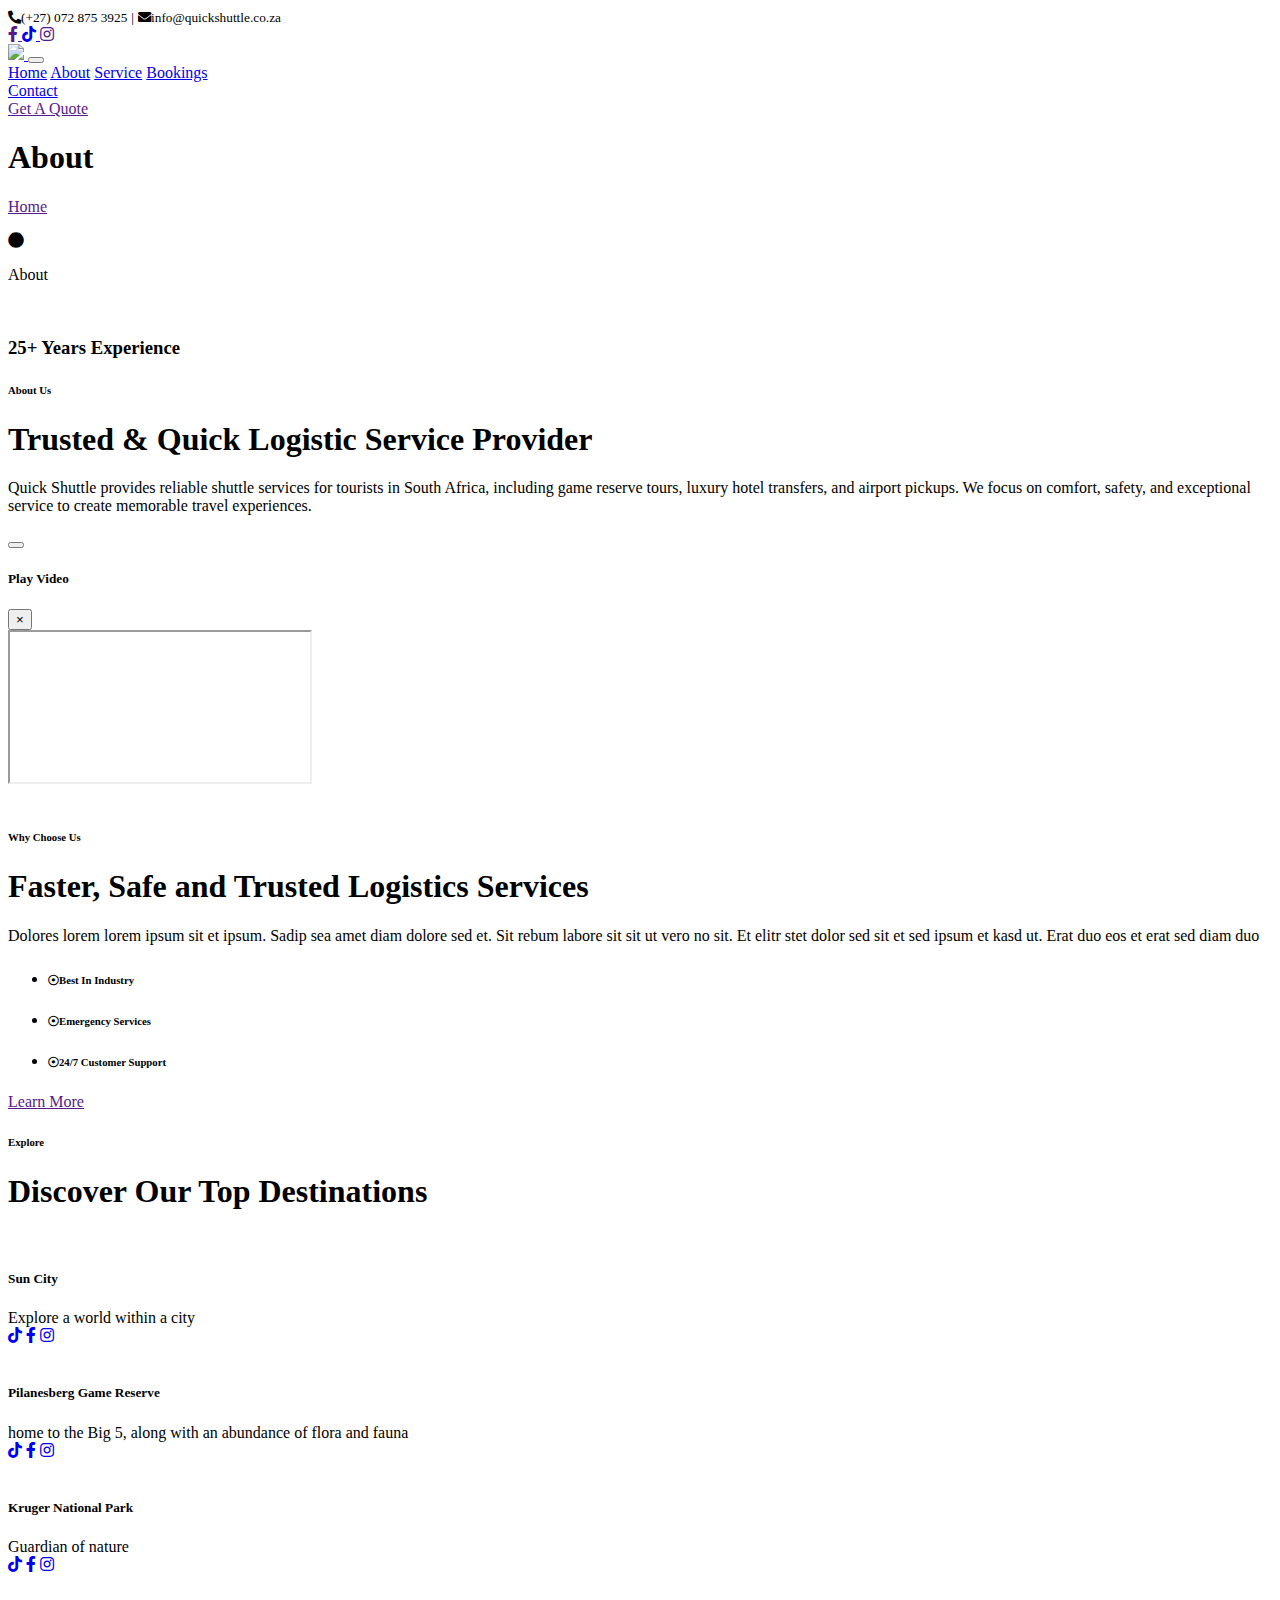
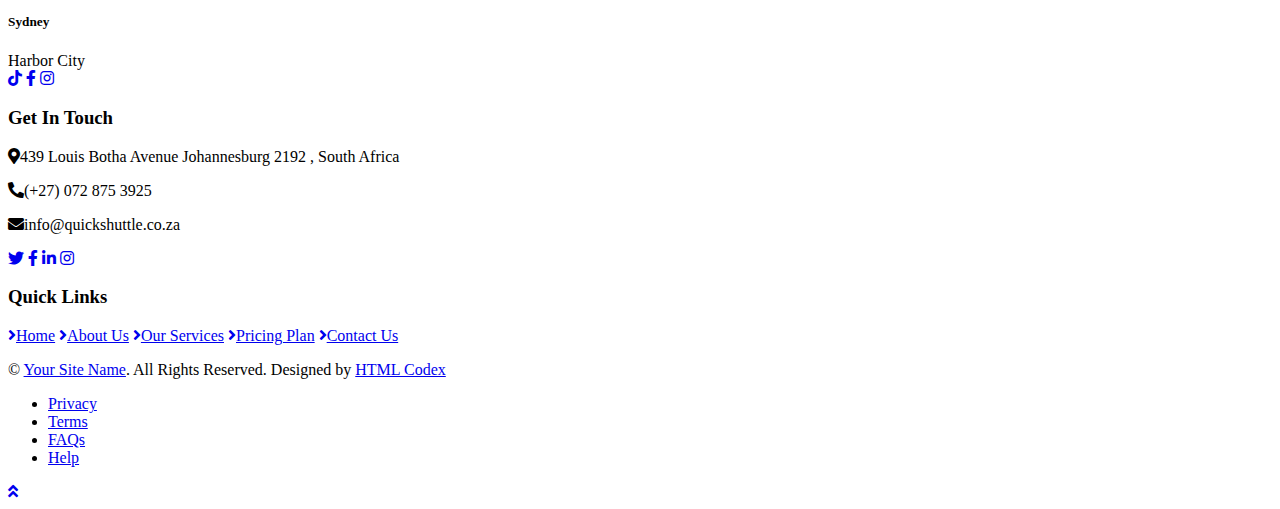
==== about.html @ 9bccb7b8 "Add files via upload" ====
<!DOCTYPE html>
<html lang="en">

<head>
    <meta charset="utf-8">
    <title>Quick Shuttle - Premium Tourist Shuttle Services</title>
    <meta content="width=device-width, initial-scale=1.0" name="viewport">
    <meta content="Free HTML Templates" name="keywords">
    <meta content="Free HTML Templates" name="description">

    <!-- Favicon -->
    <link href="img/favicon.ico" rel="icon">

    <!-- Google Web Fonts -->
    <link rel="preconnect" href="https://fonts.gstatic.com">
    <link href="https://fonts.googleapis.com/css2?family=Poppins:wght@100;200;300;400;500;600;700;800;900&display=swap" rel="stylesheet">

    <!-- Font Awesome -->
    <link href="https://cdnjs.cloudflare.com/ajax/libs/font-awesome/5.10.0/css/all.min.css" rel="stylesheet">

    <!-- Libraries Stylesheet -->
    <link href="https://cdnjs.cloudflare.com/ajax/libs/font-awesome/5.15.4/css/all.min.css" rel="stylesheet">
    <link href="lib/owlcarousel/assets/owl.carousel.min.css" rel="stylesheet">

    <!-- Customized Bootstrap Stylesheet -->
    <link href="css/style.css" rel="stylesheet">
</head>

<body>
    <!-- Topbar Start -->
    <div class="container-fluid bg-dark">
        <div class="row py-2 px-lg-5">
            <div class="col-lg-6 text-center text-lg-left mb-2 mb-lg-0">
                <div class="d-inline-flex align-items-center text-white">
                    <small><i class="fa fa-phone-alt mr-2"></i>(+27) 072 875 3925</small>
                    <small class="px-3">|</small>
                    <small><i class="fa fa-envelope mr-2"></i>info@quickshuttle.co.za</small>
                </div>
            </div>
            <div class="col-lg-6 text-center text-lg-right">
                <div class="d-inline-flex align-items-center">
                    <a class="text-white px-2" href="">
                        <i class="fab fa-facebook-f"></i>
                    </a>
                    <a class="text-white px-2" href="https://www.tiktok.com/@mccandleslogistics?_t=ZM-8tlxkDipFDS&_r=1">
                        <i class="fab fa-tiktok"></i>

                    <a class="text-white px-2" href="">
                        <i class="fab fa-instagram"></i>
                    </a>
                </div>
            </div>
        </div>
    </div>
    <!-- Topbar End -->


    <!-- Navbar Start -->
    <div class="container-fluid p-0">
        <nav class="navbar navbar-expand-lg bg-light navbar-light py-3 py-lg-0 px-lg-5">
            <a href="index.html" class="navbar-brand ml-lg-3">
                <img class="img-fluid" src="img/quickshuttle-logo.webp" >
            </a>
            <button type="button" class="navbar-toggler" data-toggle="collapse" data-target="#navbarCollapse">
                <span class="navbar-toggler-icon"></span>
            </button>
            <div class="collapse navbar-collapse justify-content-between px-lg-3" id="navbarCollapse">
                <div class="navbar-nav m-auto py-0">
                    <a href="index.html" class="nav-item nav-link">Home</a>
                    <a href="about.html" class="nav-item nav-link active">About</a>
                    <a href="service.html" class="nav-item nav-link">Service</a>
                    <a href="Bookings.html" class="nav-item nav-link">Bookings</a>
                    <div class="nav-item dropdown">
                        </div>
                    </div>
                    <a href="contact.html" class="nav-item nav-link">Contact</a>
                </div>
                <a href="" class="btn btn-primary py-2 px-4 d-none d-lg-block">Get A Quote</a>
            </div>
        </nav>
    </div>
    <!-- Navbar End -->


    <!-- Header Start -->
    <div class="jumbotron jumbotron-fluid mb-5">
        <div class="container text-center py-5">
            <h1 class="text-white display-3">About</h1>
            <div class="d-inline-flex align-items-center text-white">
                <p class="m-0"><a class="text-white" href="">Home</a></p>
                <i class="fa fa-circle px-3"></i>
                <p class="m-0">About</p>
            </div>
        </div>
    </div>
    <!-- Header End -->


    <!-- About Start -->
    <div class="container-fluid py-5">
        <div class="container">
            <div class="row align-items-center">
                <div class="col-lg-5 pb-4 pb-lg-0">
                    <img class="img-fluid w-100" src="img/about.png" alt="">
                    <div class="bg-primary text-dark text-center p-4">
                        <h3 class="m-0">25+ Years Experience</h3>
                    </div>
                </div>
                <div class="col-lg-7">
                    <h6 class="text-primary text-uppercase font-weight-bold">About Us</h6>
                    <h1 class="mb-4">Trusted & Quick Logistic Service Provider</h1>
                    <p class="mb-4">Quick Shuttle provides reliable shuttle services for tourists in South Africa, including game reserve tours, luxury hotel transfers, and airport pickups. We focus on comfort, safety, and exceptional service to create memorable travel experiences.</p>
                    <div class="d-flex align-items-center pt-2">
                        <button type="button" class="btn-play" data-toggle="modal"
                            data-src="https://www.youtube.com/embed/DWRcNpR6Kdc" data-target="#videoModal">
                            <span></span>
                        </button>
                        <h5 class="font-weight-bold m-0 ml-4">Play Video</h5>
                    </div>
                </div>
            </div>
        </div>
        <!-- Video Modal -->
        <div class="modal fade" id="videoModal" tabindex="-1" role="dialog" aria-labelledby="exampleModalLabel" aria-hidden="true">
            <div class="modal-dialog" role="document">
                <div class="modal-content">
                    <div class="modal-body">
                        <button type="button" class="close" data-dismiss="modal" aria-label="Close">
                            <span aria-hidden="true">&times;</span>
                        </button>        
                        <!-- 16:9 aspect ratio -->
                        <div class="embed-responsive embed-responsive-16by9">
                            <iframe class="embed-responsive-item" src="" id="video"  allowscriptaccess="always" allow="autoplay"></iframe>
                        </div>
                    </div>
                </div>
            </div>
        </div>
    </div>
    <!-- About End -->


    <!-- Features Start -->
    <div class="container-fluid bg-secondary my-5">
        <div class="container">
            <div class="row align-items-center">
                <div class="col-lg-5">
                    <img class="img-fluid w-100" src="img/feature.jpg" alt="">
                </div>
                <div class="col-lg-7 py-5 py-lg-0">
                    <h6 class="text-primary text-uppercase font-weight-bold">Why Choose Us</h6>
                    <h1 class="mb-4">Faster, Safe and Trusted Logistics Services</h1>
                    <p class="mb-4">Dolores lorem lorem ipsum sit et ipsum. Sadip sea amet diam dolore sed et. Sit rebum labore sit sit ut vero no sit. Et elitr stet dolor sed sit et sed ipsum et kasd ut. Erat duo eos et erat sed diam duo</p>
                    <ul class="list-inline">
                        <li><h6><i class="far fa-dot-circle text-primary mr-3"></i>Best In Industry</h6>
                        <li><h6><i class="far fa-dot-circle text-primary mr-3"></i>Emergency Services</h6></li>
                        <li><h6><i class="far fa-dot-circle text-primary mr-3"></i>24/7 Customer Support</h6></li>
                    </ul>
                    <a href="" class="btn btn-primary mt-3 py-2 px-4">Learn More</a>
                </div>
            </div>
        </div>
    </div>
    <!-- Features End -->


       <!-- Destinations Start -->
<div class="container-fluid pt-5">
    <div class="container">
        <div class="text-center pb-2">
            <h6 class="text-primary text-uppercase font-weight-bold">Explore</h6>
            <h1 class="mb-4">Discover Our Top Destinations</h1>
        </div>
        <div class="row">
            <div class="col-lg-3 col-md-6">
                <div class="team card position-relative overflow-hidden border-0 mb-5">
                    <img class="card-img-top" src="img/destination-1.jpg" alt="">
                    <div class="card-body text-center p-0">
                        <div class="team-text d-flex flex-column justify-content-center bg-secondary">
                            <h5 class="font-weight-bold">Sun City</h5>
                            <span>Explore a world within a city</span>
                        </div>
                        <div class="team-social d-flex align-items-center justify-content-center bg-primary">
                            <a class="btn btn-outline-dark btn-social mr-2" href="https://www.tiktok.com/@mccandleslogistics?_t=ZM-8tlxkDipFDS&_r=1"><i class="fab fa-tiktok"></i></a>
                            <a class="btn btn-outline-dark btn-social mr-2" href="#"><i class="fab fa-facebook-f"></i></a>

                            <a class="btn btn-outline-dark btn-social" href="#"><i class="fab fa-instagram"></i></a>
                        </div>
                    </div>
                </div>
            </div>
            <div class="col-lg-3 col-md-6">
                <div class="team card position-relative overflow-hidden border-0 mb-5">
                    <img class="card-img-top" src="img/destination-2.jpg" alt="">
                    <div class="card-body text-center p-0">
                        <div class="team-text d-flex flex-column justify-content-center bg-secondary">
                            <h5 class="font-weight-bold">Pilanesberg Game Reserve</h5>
                            <span>home to the Big 5, along with an abundance of flora and fauna</span>
                        </div>
                        <div class="team-social d-flex align-items-center justify-content-center bg-primary">
                            <a class="btn btn-outline-dark btn-social mr-2" href="https://www.tiktok.com/@mccandleslogistics?_t=ZM-8tlxkDipFDS&_r=1"><i class="fab fa-tiktok"></i></a>
                            <a class="btn btn-outline-dark btn-social mr-2" href="#"><i class="fab fa-facebook-f"></i></a>
                            <a class="btn btn-outline-dark btn-social" href="#"><i class="fab fa-instagram"></i></a>
                        </div>
                    </div>
                </div>
            </div>
            <div class="col-lg-3 col-md-6">
                <div class="team card position-relative overflow-hidden border-0 mb-5">
                    <img class="card-img-top" src="img/destination-3.jpg" alt="">
                    <div class="card-body text-center p-0">
                        <div class="team-text d-flex flex-column justify-content-center bg-secondary">
                            <h5 class="font-weight-bold">Kruger National Park</h5>
                            <span>Guardian of nature</span>
                        </div>
                        <div class="team-social d-flex align-items-center justify-content-center bg-primary">
                            <a class="btn btn-outline-dark btn-social mr-2" href="https://www.tiktok.com/@mccandleslogistics?_t=ZM-8tlxkDipFDS&_r=1"><i class="fab fa-tiktok"></i></a>
                            <a class="btn btn-outline-dark btn-social mr-2" href="#"><i class="fab fa-facebook-f"></i></a>
                            <a class="btn btn-outline-dark btn-social" href="#"><i class="fab fa-instagram"></i></a>
                        </div>
                    </div>
                </div>
            </div>
            <div class="col-lg-3 col-md-6">
                <div class="team card position-relative overflow-hidden border-0 mb-5">
                    <img class="card-img-top" src="img/destination-4.jpg" alt="">
                    <div class="card-body text-center p-0">
                        <div class="team-text d-flex flex-column justify-content-center bg-secondary">
                            <h5 class="font-weight-bold">Sydney</h5>
                            <span>Harbor City</span>
                        </div>
                        <div class="team-social d-flex align-items-center justify-content-center bg-primary">
                            <a class="btn btn-outline-dark btn-social mr-2" href="https://www.tiktok.com/@mccandleslogistics?_t=ZM-8tlxkDipFDS&_r=1"><i class="fab fa-tiktok"></i></a>
                            <a class="btn btn-outline-dark btn-social mr-2" href="#"><i class="fab fa-facebook-f"></i></a>

                            <a class="btn btn-outline-dark btn-social" href="#"><i class="fab fa-instagram"></i></a>
                        </div>
                    </div>
                </div>
            </div>
        </div>
    </div>
</div>
<!-- Destinations End -->


    <!-- Footer Start -->
    <div class="container-fluid bg-dark text-white mt-5 py-5 px-sm-3 px-md-5">
        <div class="row pt-5">
            <div class="col-lg-7 col-md-6">
                <div class="row">
                    <div class="col-md-6 mb-5">
                        <h3 class="text-primary mb-4">Get In Touch</h3>
                        <p><i class="fa fa-map-marker-alt mr-2"></i>439 Louis Botha Avenue Johannesburg 2192 , South Africa</p>
                        <p><i class="fa fa-phone-alt mr-2"></i>(+27) 072 875 3925</p>
                        <p><i class="fa fa-envelope mr-2"></i>info@quickshuttle.co.za</p>
                        <div class="d-flex justify-content-start mt-4">
                            <a class="btn btn-outline-light btn-social mr-2" href="#"><i class="fab fa-twitter"></i></a>
                            <a class="btn btn-outline-light btn-social mr-2" href="#"><i class="fab fa-facebook-f"></i></a>
                            <a class="btn btn-outline-light btn-social mr-2" href="#"><i class="fab fa-linkedin-in"></i></a>
                            <a class="btn btn-outline-light btn-social" href="#"><i class="fab fa-instagram"></i></a>
                        </div>
                    </div>
                    <div class="col-md-6 mb-5">
                        <h3 class="text-primary mb-4">Quick Links</h3>
                        <div class="d-flex flex-column justify-content-start">
                            <a class="text-white mb-2" href="#"><i class="fa fa-angle-right mr-2"></i>Home</a>
                            <a class="text-white mb-2" href="#"><i class="fa fa-angle-right mr-2"></i>About Us</a>
                            <a class="text-white mb-2" href="#"><i class="fa fa-angle-right mr-2"></i>Our Services</a>
                            <a class="text-white mb-2" href="#"><i class="fa fa-angle-right mr-2"></i>Pricing Plan</a>
                            <a class="text-white" href="#"><i class="fa fa-angle-right mr-2"></i>Contact Us</a>
                        </div>
                    </div>
                </div>

                    </div>
                </div>
            </div>
        </div>
    </div>
    <div class="container-fluid bg-dark text-white border-top py-4 px-sm-3 px-md-5" style="border-color: #3E3E4E !important;">
        <div class="row">
            <div class="col-lg-6 text-center text-md-left mb-3 mb-md-0">
                <p class="m-0 text-white">&copy; <a href="#">Your Site Name</a>. All Rights Reserved. 
				
				<!--/*** This template is free as long as you keep the footer author’s credit link/attribution link/backlink. If you'd like to use the template without the footer author’s credit link/attribution link/backlink, you can purchase the Credit Removal License from "https://htmlcodex.com/credit-removal". Thank you for your support. ***/-->
				Designed by <a href="https://htmlcodex.com">HTML Codex</a>
                </p>
            </div>
            <div class="col-lg-6 text-center text-md-right">
                <ul class="nav d-inline-flex">
                    <li class="nav-item">
                        <a class="nav-link text-white py-0" href="#">Privacy</a>
                    </li>
                    <li class="nav-item">
                        <a class="nav-link text-white py-0" href="#">Terms</a>
                    </li>
                    <li class="nav-item">
                        <a class="nav-link text-white py-0" href="#">FAQs</a>
                    </li>
                    <li class="nav-item">
                        <a class="nav-link text-white py-0" href="#">Help</a>
                    </li>
                </ul>
            </div>
        </div>
    </div>
    <!-- Footer End -->


    <!-- Back to Top -->
    <a href="#" class="btn btn-lg btn-primary back-to-top"><i class="fa fa-angle-double-up"></i></a>


    <!-- JavaScript Libraries -->
    <script src="https://code.jquery.com/jquery-3.4.1.min.js"></script>
    <script src="https://stackpath.bootstrapcdn.com/bootstrap/4.4.1/js/bootstrap.bundle.min.js"></script>
    <script src="lib/easing/easing.min.js"></script>
    <script src="lib/waypoints/waypoints.min.js"></script>
    <script src="lib/counterup/counterup.min.js"></script>
    <script src="lib/owlcarousel/owl.carousel.min.js"></script>

    <!-- Contact Javascript File -->
    <script src="mail/jqBootstrapValidation.min.js"></script>
    <script src="mail/contact.js"></script>

    <!-- Template Javascript -->
    <script src="js/main.js"></script>
</body>

</html>
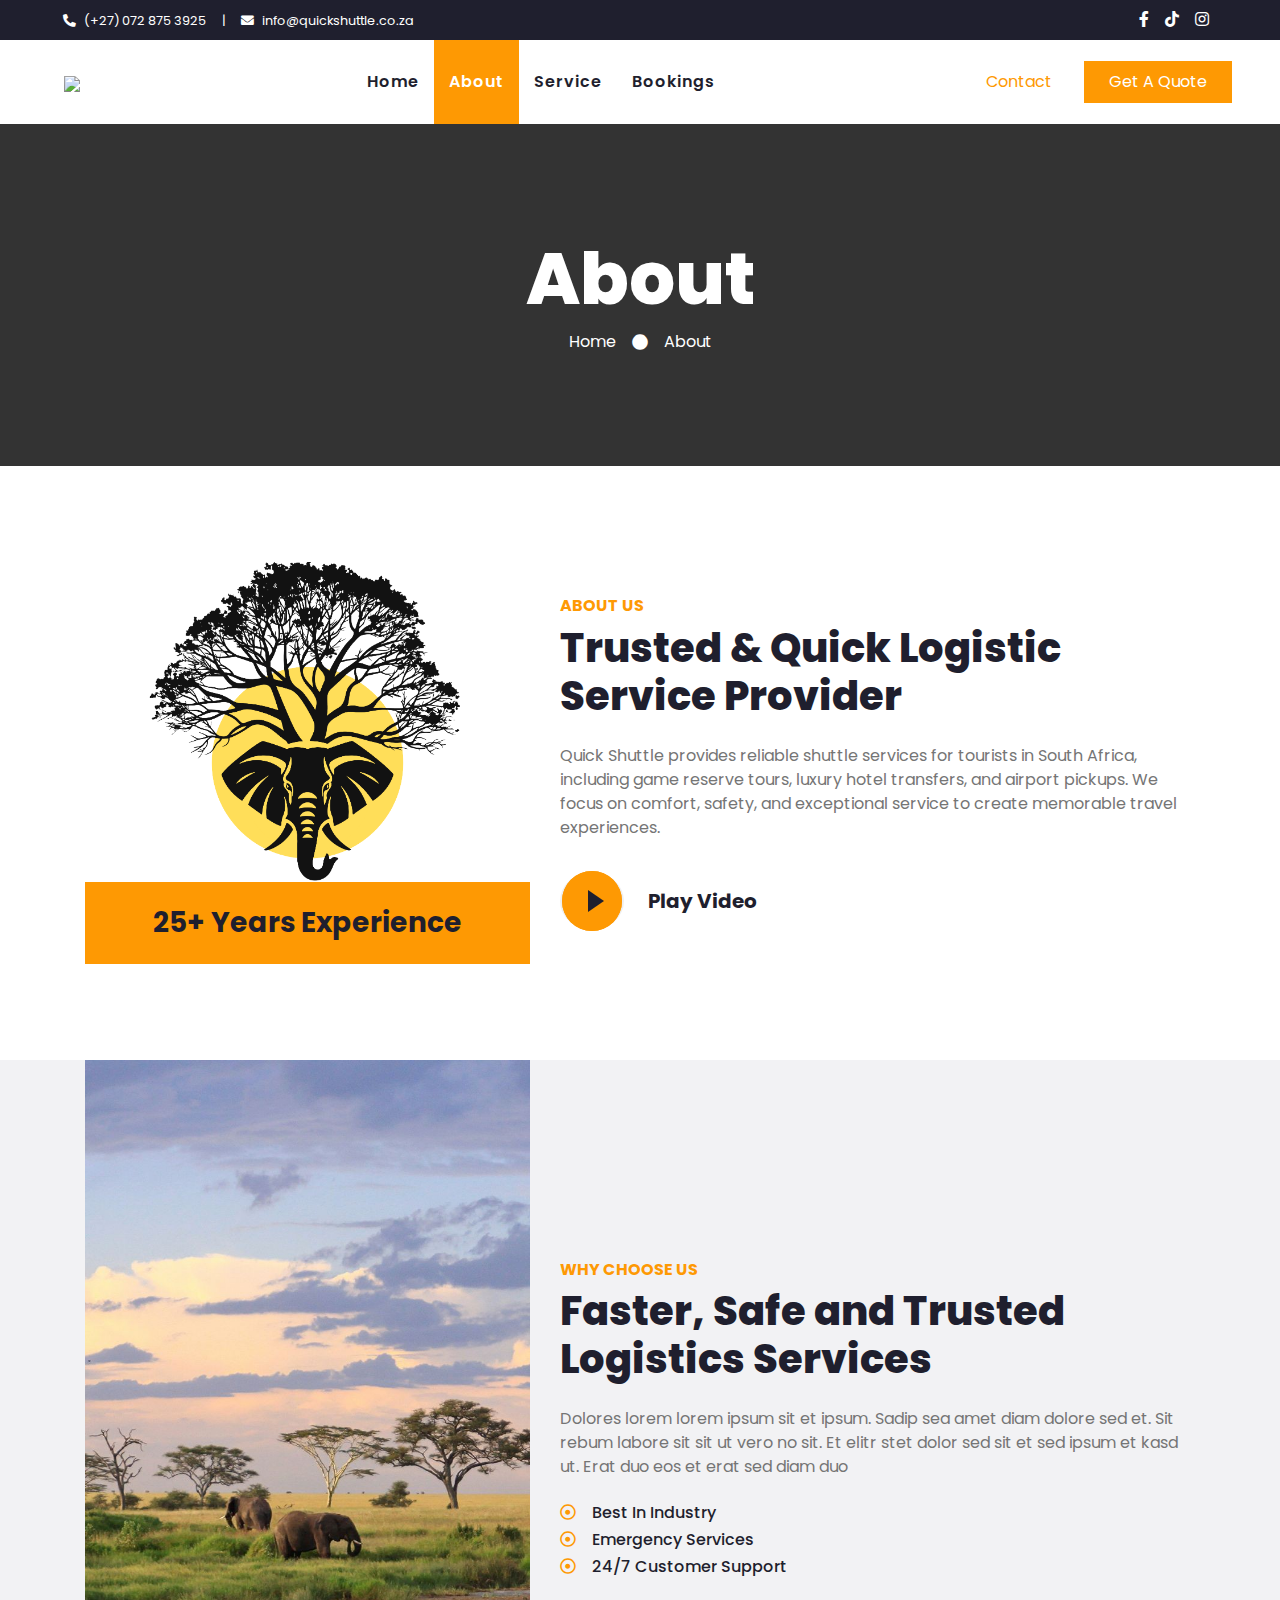
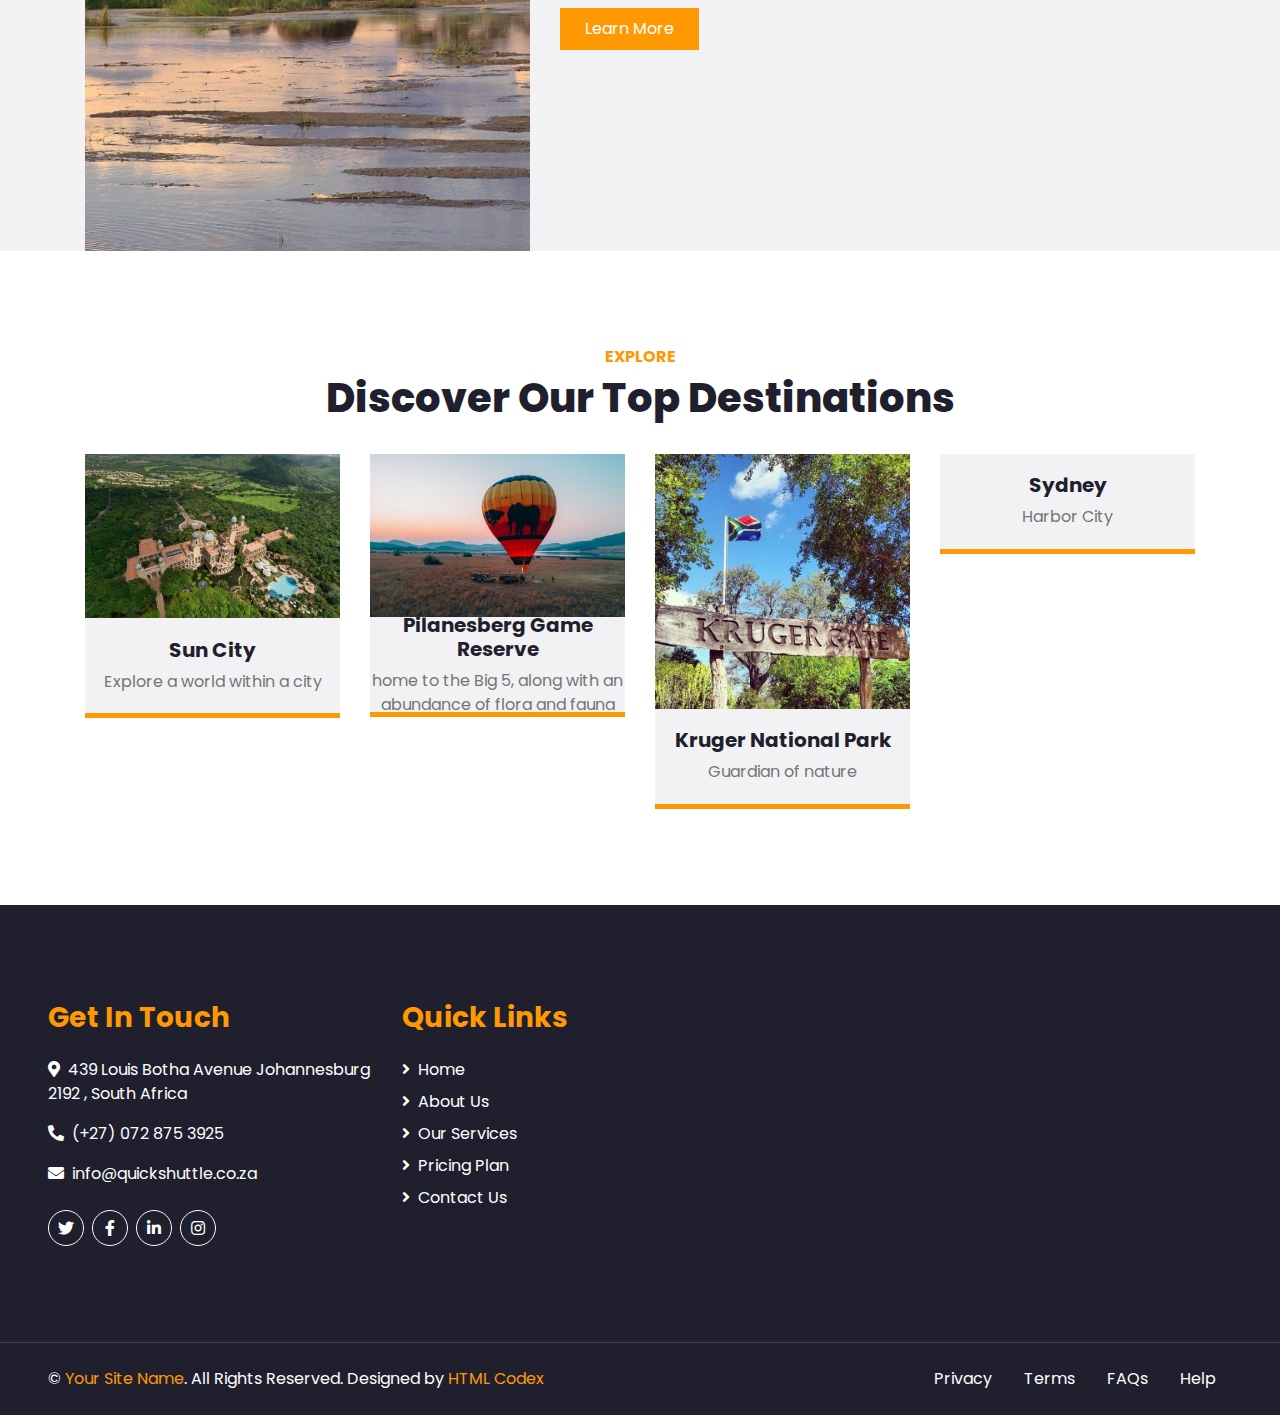
==== commit 0ab3299a: "Update about.html" ====
--- a/about.html
+++ b/about.html
@@ -23,7 +23,7 @@
     <link href="lib/owlcarousel/assets/owl.carousel.min.css" rel="stylesheet">
 
     <!-- Customized Bootstrap Stylesheet -->
-    <link href="css/style.css" rel="stylesheet">
+    <link href="style.css" rel="stylesheet">
 </head>
 
 <body>
@@ -101,7 +101,7 @@
         <div class="container">
             <div class="row align-items-center">
                 <div class="col-lg-5 pb-4 pb-lg-0">
-                    <img class="img-fluid w-100" src="img/about.png" alt="">
+                    <img class="img-fluid w-100" src="about.png" alt="">
                     <div class="bg-primary text-dark text-center p-4">
                         <h3 class="m-0">25+ Years Experience</h3>
                     </div>
@@ -145,7 +145,7 @@
         <div class="container">
             <div class="row align-items-center">
                 <div class="col-lg-5">
-                    <img class="img-fluid w-100" src="img/feature.jpg" alt="">
+                    <img class="img-fluid w-100" src="feature.jpg" alt="">
                 </div>
                 <div class="col-lg-7 py-5 py-lg-0">
                     <h6 class="text-primary text-uppercase font-weight-bold">Why Choose Us</h6>
@@ -174,7 +174,7 @@
         <div class="row">
             <div class="col-lg-3 col-md-6">
                 <div class="team card position-relative overflow-hidden border-0 mb-5">
-                    <img class="card-img-top" src="img/destination-1.jpg" alt="">
+                    <img class="card-img-top" src="destination-1.jpg" alt="">
                     <div class="card-body text-center p-0">
                         <div class="team-text d-flex flex-column justify-content-center bg-secondary">
                             <h5 class="font-weight-bold">Sun City</h5>
@@ -191,7 +191,7 @@
             </div>
             <div class="col-lg-3 col-md-6">
                 <div class="team card position-relative overflow-hidden border-0 mb-5">
-                    <img class="card-img-top" src="img/destination-2.jpg" alt="">
+                    <img class="card-img-top" src="destination-2.jpg" alt="">
                     <div class="card-body text-center p-0">
                         <div class="team-text d-flex flex-column justify-content-center bg-secondary">
                             <h5 class="font-weight-bold">Pilanesberg Game Reserve</h5>
@@ -207,7 +207,7 @@
             </div>
             <div class="col-lg-3 col-md-6">
                 <div class="team card position-relative overflow-hidden border-0 mb-5">
-                    <img class="card-img-top" src="img/destination-3.jpg" alt="">
+                    <img class="card-img-top" src="destination-3.jpg" alt="">
                     <div class="card-body text-center p-0">
                         <div class="team-text d-flex flex-column justify-content-center bg-secondary">
                             <h5 class="font-weight-bold">Kruger National Park</h5>
@@ -223,7 +223,7 @@
             </div>
             <div class="col-lg-3 col-md-6">
                 <div class="team card position-relative overflow-hidden border-0 mb-5">
-                    <img class="card-img-top" src="img/destination-4.jpg" alt="">
+                    <img class="card-img-top" src="destination-4.jpg" alt="">
                     <div class="card-body text-center p-0">
                         <div class="team-text d-flex flex-column justify-content-center bg-secondary">
                             <h5 class="font-weight-bold">Sydney</h5>
@@ -315,17 +315,17 @@
     <!-- JavaScript Libraries -->
     <script src="https://code.jquery.com/jquery-3.4.1.min.js"></script>
     <script src="https://stackpath.bootstrapcdn.com/bootstrap/4.4.1/js/bootstrap.bundle.min.js"></script>
-    <script src="lib/easing/easing.min.js"></script>
-    <script src="lib/waypoints/waypoints.min.js"></script>
-    <script src="lib/counterup/counterup.min.js"></script>
-    <script src="lib/owlcarousel/owl.carousel.min.js"></script>
+    <script src="easing/easing.min.js"></script>
+    <script src="waypoints/waypoints.min.js"></script>
+    <script src="counterup/counterup.min.js"></script>
+    <script src="owlcarousel/owl.carousel.min.js"></script>
 
     <!-- Contact Javascript File -->
     <script src="mail/jqBootstrapValidation.min.js"></script>
     <script src="mail/contact.js"></script>
 
     <!-- Template Javascript -->
-    <script src="js/main.js"></script>
+    <script src="main.js"></script>
 </body>
 
-</html>+</html>
--- a/style.css
+++ b/style.css
@@ -0,0 +1,9706 @@
+/******* Bootstrap Theming ********/
+/*!
+ * Bootstrap v4.5.3 (https://getbootstrap.com/)
+ * Copyright 2011-2020 The Bootstrap Authors
+ * Copyright 2011-2020 Twitter, Inc.
+ * Licensed under MIT (https://github.com/twbs/bootstrap/blob/main/LICENSE)
+ */
+:root {
+  --blue: #007bff;
+  --indigo: #6610f2;
+  --purple: #6f42c1;
+  --pink: #e83e8c;
+  --red: #dc3545;
+  --orange: #fd7e14;
+  --yellow: #ffc107;
+  --green: #28a745;
+  --teal: #20c997;
+  --cyan: #17a2b8;
+  --white: #fff;
+  --gray: #6c757d;
+  --gray-dark: #6b0401;
+  --primary: #fe9903;
+  --secondary: #F2F2F4;
+  --success: #28a745;
+  --info: #17a2b8;
+  --warning: #ffc107;
+  --danger: #dc3545;
+  --light: #FFFFFF;
+  --dark: #1F1F2E;
+  --breakpoint-xs: 0;
+  --breakpoint-sm: 576px;
+  --breakpoint-md: 768px;
+  --breakpoint-lg: 992px;
+  --breakpoint-xl: 1200px;
+  --font-family-sans-serif: "Poppins", sans-serif;
+  --font-family-monospace: SFMono-Regular, Menlo, Monaco, Consolas, "Liberation Mono", "Courier New", monospace;
+}
+
+*,
+*::before,
+*::after {
+  box-sizing: border-box;
+}
+
+html {
+  font-family: sans-serif;
+  line-height: 1.15;
+  -webkit-text-size-adjust: 100%;
+  -webkit-tap-highlight-color: rgba(0, 0, 0, 0);
+}
+
+article, aside, figcaption, figure, footer, header, hgroup, main, nav, section {
+  display: block;
+}
+
+body {
+  margin: 0;
+  font-family: "Poppins", sans-serif;
+  font-size: 1rem;
+  font-weight: 400;
+  line-height: 1.5;
+  color: #757575;
+  text-align: left;
+  background-color: #fff;
+}
+
+[tabindex="-1"]:focus:not(:focus-visible) {
+  outline: 0 !important;
+}
+
+hr {
+  box-sizing: content-box;
+  height: 0;
+  overflow: visible;
+}
+
+h1, h2, h3, h4, h5, h6 {
+  margin-top: 0;
+  margin-bottom: 0.5rem;
+}
+
+p {
+  margin-top: 0;
+  margin-bottom: 1rem;
+}
+
+abbr[title],
+abbr[data-original-title] {
+  text-decoration: underline;
+  text-decoration: underline dotted;
+  cursor: help;
+  border-bottom: 0;
+  text-decoration-skip-ink: none;
+}
+
+address {
+  margin-bottom: 1rem;
+  font-style: normal;
+  line-height: inherit;
+}
+
+ol,
+ul,
+dl {
+  margin-top: 0;
+  margin-bottom: 1rem;
+}
+
+ol ol,
+ul ul,
+ol ul,
+ul ol {
+  margin-bottom: 0;
+}
+
+dt {
+  font-weight: 700;
+}
+
+dd {
+  margin-bottom: .5rem;
+  margin-left: 0;
+}
+
+blockquote {
+  margin: 0 0 1rem;
+}
+
+b,
+strong {
+  font-weight: bolder;
+}
+
+small {
+  font-size: 80%;
+}
+
+sub,
+sup {
+  position: relative;
+  font-size: 75%;
+  line-height: 0;
+  vertical-align: baseline;
+}
+
+sub {
+  bottom: -.25em;
+}
+
+sup {
+  top: -.5em;
+}
+
+a {
+  color: #fe9903;
+  text-decoration: none;
+  background-color: transparent;
+}
+
+a:hover {
+  color: #b33200;
+  text-decoration: underline;
+}
+
+a:not([href]):not([class]) {
+  color: inherit;
+  text-decoration: none;
+}
+
+a:not([href]):not([class]):hover {
+  color: inherit;
+  text-decoration: none;
+}
+
+pre,
+code,
+kbd,
+samp {
+  font-family: SFMono-Regular, Menlo, Monaco, Consolas, "Liberation Mono", "Courier New", monospace;
+  font-size: 1em;
+}
+
+pre {
+  margin-top: 0;
+  margin-bottom: 1rem;
+  overflow: auto;
+  -ms-overflow-style: scrollbar;
+}
+
+figure {
+  margin: 0 0 1rem;
+}
+
+img {
+  vertical-align: middle;
+  border-style: none;
+}
+
+svg {
+  overflow: hidden;
+  vertical-align: middle;
+}
+
+table {
+  border-collapse: collapse;
+}
+
+caption {
+  padding-top: 0.75rem;
+  padding-bottom: 0.75rem;
+  color: #6c757d;
+  text-align: left;
+  caption-side: bottom;
+}
+
+th {
+  text-align: inherit;
+  text-align: -webkit-match-parent;
+}
+
+label {
+  display: inline-block;
+  margin-bottom: 0.5rem;
+}
+
+button {
+  border-radius: 0;
+}
+
+button:focus {
+  outline: 1px dotted;
+  outline: 5px auto -webkit-focus-ring-color;
+}
+
+input,
+button,
+select,
+optgroup,
+textarea {
+  margin: 0;
+  font-family: inherit;
+  font-size: inherit;
+  line-height: inherit;
+}
+
+button,
+input {
+  overflow: visible;
+}
+
+button,
+select {
+  text-transform: none;
+}
+
+[role="button"] {
+  cursor: pointer;
+}
+
+select {
+  word-wrap: normal;
+}
+
+button,
+[type="button"],
+[type="reset"],
+[type="submit"] {
+  -webkit-appearance: button;
+}
+
+button:not(:disabled),
+[type="button"]:not(:disabled),
+[type="reset"]:not(:disabled),
+[type="submit"]:not(:disabled) {
+  cursor: pointer;
+}
+
+button::-moz-focus-inner,
+[type="button"]::-moz-focus-inner,
+[type="reset"]::-moz-focus-inner,
+[type="submit"]::-moz-focus-inner {
+  padding: 0;
+  border-style: none;
+}
+
+input[type="radio"],
+input[type="checkbox"] {
+  box-sizing: border-box;
+  padding: 0;
+}
+
+textarea {
+  overflow: auto;
+  resize: vertical;
+}
+
+fieldset {
+  min-width: 0;
+  padding: 0;
+  margin: 0;
+  border: 0;
+}
+
+legend {
+  display: block;
+  width: 100%;
+  max-width: 100%;
+  padding: 0;
+  margin-bottom: .5rem;
+  font-size: 1.5rem;
+  line-height: inherit;
+  color: inherit;
+  white-space: normal;
+}
+
+@media (max-width: 1200px) {
+  legend {
+    font-size: calc(1.275rem + 0.3vw) ;
+  }
+}
+
+progress {
+  vertical-align: baseline;
+}
+
+[type="number"]::-webkit-inner-spin-button,
+[type="number"]::-webkit-outer-spin-button {
+  height: auto;
+}
+
+[type="search"] {
+  outline-offset: -2px;
+  -webkit-appearance: none;
+}
+
+[type="search"]::-webkit-search-decoration {
+  -webkit-appearance: none;
+}
+
+::-webkit-file-upload-button {
+  font: inherit;
+  -webkit-appearance: button;
+}
+
+output {
+  display: inline-block;
+}
+
+summary {
+  display: list-item;
+  cursor: pointer;
+}
+
+template {
+  display: none;
+}
+
+[hidden] {
+  display: none !important;
+}
+
+h1, h2, h3, h4, h5, h6,
+.h1, .h2, .h3, .h4, .h5, .h6 {
+  margin-bottom: 0.5rem;
+  font-weight: 500;
+  line-height: 1.2;
+  color: #1F1F2E;
+}
+
+h1, .h1 {
+  font-size: 2.5rem;
+}
+
+@media (max-width: 1200px) {
+  h1, .h1 {
+    font-size: calc(1.375rem + 1.5vw) ;
+  }
+}
+
+h2, .h2 {
+  font-size: 2rem;
+}
+
+@media (max-width: 1200px) {
+  h2, .h2 {
+    font-size: calc(1.325rem + 0.9vw) ;
+  }
+}
+
+h3, .h3 {
+  font-size: 1.75rem;
+}
+
+@media (max-width: 1200px) {
+  h3, .h3 {
+    font-size: calc(1.3rem + 0.6vw) ;
+  }
+}
+
+h4, .h4 {
+  font-size: 1.5rem;
+}
+
+@media (max-width: 1200px) {
+  h4, .h4 {
+    font-size: calc(1.275rem + 0.3vw) ;
+  }
+}
+
+h5, .h5 {
+  font-size: 1.25rem;
+}
+
+h6, .h6 {
+  font-size: 1rem;
+}
+
+.lead {
+  font-size: 1.25rem;
+  font-weight: 300;
+}
+
+.display-1 {
+  font-size: 6rem;
+  font-weight: 300;
+  line-height: 1.2;
+}
+
+@media (max-width: 1200px) {
+  .display-1 {
+    font-size: calc(1.725rem + 5.7vw) ;
+  }
+}
+
+.display-2 {
+  font-size: 5.5rem;
+  font-weight: 300;
+  line-height: 1.2;
+}
+
+@media (max-width: 1200px) {
+  .display-2 {
+    font-size: calc(1.675rem + 5.1vw) ;
+  }
+}
+
+.display-3 {
+  font-size: 4.5rem;
+  font-weight: 300;
+  line-height: 1.2;
+}
+
+@media (max-width: 1200px) {
+  .display-3 {
+    font-size: calc(1.575rem + 3.9vw) ;
+  }
+}
+
+.display-4 {
+  font-size: 3.5rem;
+  font-weight: 300;
+  line-height: 1.2;
+}
+
+@media (max-width: 1200px) {
+  .display-4 {
+    font-size: calc(1.475rem + 2.7vw) ;
+  }
+}
+
+hr {
+  margin-top: 1rem;
+  margin-bottom: 1rem;
+  border: 0;
+  border-top: 1px solid rgba(0, 0, 0, 0.1);
+}
+
+small,
+.small {
+  font-size: 80%;
+  font-weight: 400;
+}
+
+mark,
+.mark {
+  padding: 0.2em;
+  background-color: #fcf8e3;
+}
+
+.list-unstyled {
+  padding-left: 0;
+  list-style: none;
+}
+
+.list-inline {
+  padding-left: 0;
+  list-style: none;
+}
+
+.list-inline-item {
+  display: inline-block;
+}
+
+.list-inline-item:not(:last-child) {
+  margin-right: 0.5rem;
+}
+
+.initialism {
+  font-size: 90%;
+  text-transform: uppercase;
+}
+
+.blockquote {
+  margin-bottom: 1rem;
+  font-size: 1.25rem;
+}
+
+.blockquote-footer {
+  display: block;
+  font-size: 80%;
+  color: #6c757d;
+}
+
+.blockquote-footer::before {
+  content: "\2014\00A0";
+}
+
+.img-fluid {
+  max-width: 100%;
+  height: auto;
+}
+
+.img-thumbnail {
+  padding: 0.25rem;
+  background-color: #fff;
+  border: 1px solid #dee2e6;
+  max-width: 100%;
+  height: auto;
+}
+
+.figure {
+  display: inline-block;
+}
+
+.figure-img {
+  margin-bottom: 0.5rem;
+  line-height: 1;
+}
+
+.figure-caption {
+  font-size: 90%;
+  color: #6c757d;
+}
+
+code {
+  font-size: 87.5%;
+  color: #e83e8c;
+  word-wrap: break-word;
+}
+
+a > code {
+  color: inherit;
+}
+
+kbd {
+  padding: 0.2rem 0.4rem;
+  font-size: 87.5%;
+  color: #fff;
+  background-color: #212529;
+}
+
+kbd kbd {
+  padding: 0;
+  font-size: 100%;
+  font-weight: 700;
+}
+
+pre {
+  display: block;
+  font-size: 87.5%;
+  color: #212529;
+}
+
+pre code {
+  font-size: inherit;
+  color: inherit;
+  word-break: normal;
+}
+
+.pre-scrollable {
+  max-height: 340px;
+  overflow-y: scroll;
+}
+
+.container,
+.container-fluid,
+.container-sm,
+.container-md,
+.container-lg,
+.container-xl {
+  width: 100%;
+  padding-right: 15px;
+  padding-left: 15px;
+  margin-right: auto;
+  margin-left: auto;
+}
+
+@media (min-width: 576px) {
+  .container, .container-sm {
+    max-width: 540px;
+  }
+}
+
+@media (min-width: 768px) {
+  .container, .container-sm, .container-md {
+    max-width: 720px;
+  }
+}
+
+@media (min-width: 992px) {
+  .container, .container-sm, .container-md, .container-lg {
+    max-width: 960px;
+  }
+}
+
+@media (min-width: 1200px) {
+  .container, .container-sm, .container-md, .container-lg, .container-xl {
+    max-width: 1140px;
+  }
+}
+
+.row {
+  display: flex;
+  flex-wrap: wrap;
+  margin-right: -15px;
+  margin-left: -15px;
+}
+
+.no-gutters {
+  margin-right: 0;
+  margin-left: 0;
+}
+
+.no-gutters > .col,
+.no-gutters > [class*="col-"] {
+  padding-right: 0;
+  padding-left: 0;
+}
+
+.col-1, .col-2, .col-3, .col-4, .col-5, .col-6, .col-7, .col-8, .col-9, .col-10, .col-11, .col-12, .col,
+.col-auto, .col-sm-1, .col-sm-2, .col-sm-3, .col-sm-4, .col-sm-5, .col-sm-6, .col-sm-7, .col-sm-8, .col-sm-9, .col-sm-10, .col-sm-11, .col-sm-12, .col-sm,
+.col-sm-auto, .col-md-1, .col-md-2, .col-md-3, .col-md-4, .col-md-5, .col-md-6, .col-md-7, .col-md-8, .col-md-9, .col-md-10, .col-md-11, .col-md-12, .col-md,
+.col-md-auto, .col-lg-1, .col-lg-2, .col-lg-3, .col-lg-4, .col-lg-5, .col-lg-6, .col-lg-7, .col-lg-8, .col-lg-9, .col-lg-10, .col-lg-11, .col-lg-12, .col-lg,
+.col-lg-auto, .col-xl-1, .col-xl-2, .col-xl-3, .col-xl-4, .col-xl-5, .col-xl-6, .col-xl-7, .col-xl-8, .col-xl-9, .col-xl-10, .col-xl-11, .col-xl-12, .col-xl,
+.col-xl-auto {
+  position: relative;
+  width: 100%;
+  padding-right: 15px;
+  padding-left: 15px;
+}
+
+.col {
+  flex-basis: 0;
+  flex-grow: 1;
+  max-width: 100%;
+}
+
+.row-cols-1 > * {
+  flex: 0 0 100%;
+  max-width: 100%;
+}
+
+.row-cols-2 > * {
+  flex: 0 0 50%;
+  max-width: 50%;
+}
+
+.row-cols-3 > * {
+  flex: 0 0 33.33333%;
+  max-width: 33.33333%;
+}
+
+.row-cols-4 > * {
+  flex: 0 0 25%;
+  max-width: 25%;
+}
+
+.row-cols-5 > * {
+  flex: 0 0 20%;
+  max-width: 20%;
+}
+
+.row-cols-6 > * {
+  flex: 0 0 16.66667%;
+  max-width: 16.66667%;
+}
+
+.col-auto {
+  flex: 0 0 auto;
+  width: auto;
+  max-width: 100%;
+}
+
+.col-1 {
+  flex: 0 0 8.33333%;
+  max-width: 8.33333%;
+}
+
+.col-2 {
+  flex: 0 0 16.66667%;
+  max-width: 16.66667%;
+}
+
+.col-3 {
+  flex: 0 0 25%;
+  max-width: 25%;
+}
+
+.col-4 {
+  flex: 0 0 33.33333%;
+  max-width: 33.33333%;
+}
+
+.col-5 {
+  flex: 0 0 41.66667%;
+  max-width: 41.66667%;
+}
+
+.col-6 {
+  flex: 0 0 50%;
+  max-width: 50%;
+}
+
+.col-7 {
+  flex: 0 0 58.33333%;
+  max-width: 58.33333%;
+}
+
+.col-8 {
+  flex: 0 0 66.66667%;
+  max-width: 66.66667%;
+}
+
+.col-9 {
+  flex: 0 0 75%;
+  max-width: 75%;
+}
+
+.col-10 {
+  flex: 0 0 83.33333%;
+  max-width: 83.33333%;
+}
+
+.col-11 {
+  flex: 0 0 91.66667%;
+  max-width: 91.66667%;
+}
+
+.col-12 {
+  flex: 0 0 100%;
+  max-width: 100%;
+}
+
+.order-first {
+  order: -1;
+}
+
+.order-last {
+  order: 13;
+}
+
+.order-0 {
+  order: 0;
+}
+
+.order-1 {
+  order: 1;
+}
+
+.order-2 {
+  order: 2;
+}
+
+.order-3 {
+  order: 3;
+}
+
+.order-4 {
+  order: 4;
+}
+
+.order-5 {
+  order: 5;
+}
+
+.order-6 {
+  order: 6;
+}
+
+.order-7 {
+  order: 7;
+}
+
+.order-8 {
+  order: 8;
+}
+
+.order-9 {
+  order: 9;
+}
+
+.order-10 {
+  order: 10;
+}
+
+.order-11 {
+  order: 11;
+}
+
+.order-12 {
+  order: 12;
+}
+
+.offset-1 {
+  margin-left: 8.33333%;
+}
+
+.offset-2 {
+  margin-left: 16.66667%;
+}
+
+.offset-3 {
+  margin-left: 25%;
+}
+
+.offset-4 {
+  margin-left: 33.33333%;
+}
+
+.offset-5 {
+  margin-left: 41.66667%;
+}
+
+.offset-6 {
+  margin-left: 50%;
+}
+
+.offset-7 {
+  margin-left: 58.33333%;
+}
+
+.offset-8 {
+  margin-left: 66.66667%;
+}
+
+.offset-9 {
+  margin-left: 75%;
+}
+
+.offset-10 {
+  margin-left: 83.33333%;
+}
+
+.offset-11 {
+  margin-left: 91.66667%;
+}
+
+@media (min-width: 576px) {
+  .col-sm {
+    flex-basis: 0;
+    flex-grow: 1;
+    max-width: 100%;
+  }
+  .row-cols-sm-1 > * {
+    flex: 0 0 100%;
+    max-width: 100%;
+  }
+  .row-cols-sm-2 > * {
+    flex: 0 0 50%;
+    max-width: 50%;
+  }
+  .row-cols-sm-3 > * {
+    flex: 0 0 33.33333%;
+    max-width: 33.33333%;
+  }
+  .row-cols-sm-4 > * {
+    flex: 0 0 25%;
+    max-width: 25%;
+  }
+  .row-cols-sm-5 > * {
+    flex: 0 0 20%;
+    max-width: 20%;
+  }
+  .row-cols-sm-6 > * {
+    flex: 0 0 16.66667%;
+    max-width: 16.66667%;
+  }
+  .col-sm-auto {
+    flex: 0 0 auto;
+    width: auto;
+    max-width: 100%;
+  }
+  .col-sm-1 {
+    flex: 0 0 8.33333%;
+    max-width: 8.33333%;
+  }
+  .col-sm-2 {
+    flex: 0 0 16.66667%;
+    max-width: 16.66667%;
+  }
+  .col-sm-3 {
+    flex: 0 0 25%;
+    max-width: 25%;
+  }
+  .col-sm-4 {
+    flex: 0 0 33.33333%;
+    max-width: 33.33333%;
+  }
+  .col-sm-5 {
+    flex: 0 0 41.66667%;
+    max-width: 41.66667%;
+  }
+  .col-sm-6 {
+    flex: 0 0 50%;
+    max-width: 50%;
+  }
+  .col-sm-7 {
+    flex: 0 0 58.33333%;
+    max-width: 58.33333%;
+  }
+  .col-sm-8 {
+    flex: 0 0 66.66667%;
+    max-width: 66.66667%;
+  }
+  .col-sm-9 {
+    flex: 0 0 75%;
+    max-width: 75%;
+  }
+  .col-sm-10 {
+    flex: 0 0 83.33333%;
+    max-width: 83.33333%;
+  }
+  .col-sm-11 {
+    flex: 0 0 91.66667%;
+    max-width: 91.66667%;
+  }
+  .col-sm-12 {
+    flex: 0 0 100%;
+    max-width: 100%;
+  }
+  .order-sm-first {
+    order: -1;
+  }
+  .order-sm-last {
+    order: 13;
+  }
+  .order-sm-0 {
+    order: 0;
+  }
+  .order-sm-1 {
+    order: 1;
+  }
+  .order-sm-2 {
+    order: 2;
+  }
+  .order-sm-3 {
+    order: 3;
+  }
+  .order-sm-4 {
+    order: 4;
+  }
+  .order-sm-5 {
+    order: 5;
+  }
+  .order-sm-6 {
+    order: 6;
+  }
+  .order-sm-7 {
+    order: 7;
+  }
+  .order-sm-8 {
+    order: 8;
+  }
+  .order-sm-9 {
+    order: 9;
+  }
+  .order-sm-10 {
+    order: 10;
+  }
+  .order-sm-11 {
+    order: 11;
+  }
+  .order-sm-12 {
+    order: 12;
+  }
+  .offset-sm-0 {
+    margin-left: 0;
+  }
+  .offset-sm-1 {
+    margin-left: 8.33333%;
+  }
+  .offset-sm-2 {
+    margin-left: 16.66667%;
+  }
+  .offset-sm-3 {
+    margin-left: 25%;
+  }
+  .offset-sm-4 {
+    margin-left: 33.33333%;
+  }
+  .offset-sm-5 {
+    margin-left: 41.66667%;
+  }
+  .offset-sm-6 {
+    margin-left: 50%;
+  }
+  .offset-sm-7 {
+    margin-left: 58.33333%;
+  }
+  .offset-sm-8 {
+    margin-left: 66.66667%;
+  }
+  .offset-sm-9 {
+    margin-left: 75%;
+  }
+  .offset-sm-10 {
+    margin-left: 83.33333%;
+  }
+  .offset-sm-11 {
+    margin-left: 91.66667%;
+  }
+}
+
+@media (min-width: 768px) {
+  .col-md {
+    flex-basis: 0;
+    flex-grow: 1;
+    max-width: 100%;
+  }
+  .row-cols-md-1 > * {
+    flex: 0 0 100%;
+    max-width: 100%;
+  }
+  .row-cols-md-2 > * {
+    flex: 0 0 50%;
+    max-width: 50%;
+  }
+  .row-cols-md-3 > * {
+    flex: 0 0 33.33333%;
+    max-width: 33.33333%;
+  }
+  .row-cols-md-4 > * {
+    flex: 0 0 25%;
+    max-width: 25%;
+  }
+  .row-cols-md-5 > * {
+    flex: 0 0 20%;
+    max-width: 20%;
+  }
+  .row-cols-md-6 > * {
+    flex: 0 0 16.66667%;
+    max-width: 16.66667%;
+  }
+  .col-md-auto {
+    flex: 0 0 auto;
+    width: auto;
+    max-width: 100%;
+  }
+  .col-md-1 {
+    flex: 0 0 8.33333%;
+    max-width: 8.33333%;
+  }
+  .col-md-2 {
+    flex: 0 0 16.66667%;
+    max-width: 16.66667%;
+  }
+  .col-md-3 {
+    flex: 0 0 25%;
+    max-width: 25%;
+  }
+  .col-md-4 {
+    flex: 0 0 33.33333%;
+    max-width: 33.33333%;
+  }
+  .col-md-5 {
+    flex: 0 0 41.66667%;
+    max-width: 41.66667%;
+  }
+  .col-md-6 {
+    flex: 0 0 50%;
+    max-width: 50%;
+  }
+  .col-md-7 {
+    flex: 0 0 58.33333%;
+    max-width: 58.33333%;
+  }
+  .col-md-8 {
+    flex: 0 0 66.66667%;
+    max-width: 66.66667%;
+  }
+  .col-md-9 {
+    flex: 0 0 75%;
+    max-width: 75%;
+  }
+  .col-md-10 {
+    flex: 0 0 83.33333%;
+    max-width: 83.33333%;
+  }
+  .col-md-11 {
+    flex: 0 0 91.66667%;
+    max-width: 91.66667%;
+  }
+  .col-md-12 {
+    flex: 0 0 100%;
+    max-width: 100%;
+  }
+  .order-md-first {
+    order: -1;
+  }
+  .order-md-last {
+    order: 13;
+  }
+  .order-md-0 {
+    order: 0;
+  }
+  .order-md-1 {
+    order: 1;
+  }
+  .order-md-2 {
+    order: 2;
+  }
+  .order-md-3 {
+    order: 3;
+  }
+  .order-md-4 {
+    order: 4;
+  }
+  .order-md-5 {
+    order: 5;
+  }
+  .order-md-6 {
+    order: 6;
+  }
+  .order-md-7 {
+    order: 7;
+  }
+  .order-md-8 {
+    order: 8;
+  }
+  .order-md-9 {
+    order: 9;
+  }
+  .order-md-10 {
+    order: 10;
+  }
+  .order-md-11 {
+    order: 11;
+  }
+  .order-md-12 {
+    order: 12;
+  }
+  .offset-md-0 {
+    margin-left: 0;
+  }
+  .offset-md-1 {
+    margin-left: 8.33333%;
+  }
+  .offset-md-2 {
+    margin-left: 16.66667%;
+  }
+  .offset-md-3 {
+    margin-left: 25%;
+  }
+  .offset-md-4 {
+    margin-left: 33.33333%;
+  }
+  .offset-md-5 {
+    margin-left: 41.66667%;
+  }
+  .offset-md-6 {
+    margin-left: 50%;
+  }
+  .offset-md-7 {
+    margin-left: 58.33333%;
+  }
+  .offset-md-8 {
+    margin-left: 66.66667%;
+  }
+  .offset-md-9 {
+    margin-left: 75%;
+  }
+  .offset-md-10 {
+    margin-left: 83.33333%;
+  }
+  .offset-md-11 {
+    margin-left: 91.66667%;
+  }
+}
+
+@media (min-width: 992px) {
+  .col-lg {
+    flex-basis: 0;
+    flex-grow: 1;
+    max-width: 100%;
+  }
+  .row-cols-lg-1 > * {
+    flex: 0 0 100%;
+    max-width: 100%;
+  }
+  .row-cols-lg-2 > * {
+    flex: 0 0 50%;
+    max-width: 50%;
+  }
+  .row-cols-lg-3 > * {
+    flex: 0 0 33.33333%;
+    max-width: 33.33333%;
+  }
+  .row-cols-lg-4 > * {
+    flex: 0 0 25%;
+    max-width: 25%;
+  }
+  .row-cols-lg-5 > * {
+    flex: 0 0 20%;
+    max-width: 20%;
+  }
+  .row-cols-lg-6 > * {
+    flex: 0 0 16.66667%;
+    max-width: 16.66667%;
+  }
+  .col-lg-auto {
+    flex: 0 0 auto;
+    width: auto;
+    max-width: 100%;
+  }
+  .col-lg-1 {
+    flex: 0 0 8.33333%;
+    max-width: 8.33333%;
+  }
+  .col-lg-2 {
+    flex: 0 0 16.66667%;
+    max-width: 16.66667%;
+  }
+  .col-lg-3 {
+    flex: 0 0 25%;
+    max-width: 25%;
+  }
+  .col-lg-4 {
+    flex: 0 0 33.33333%;
+    max-width: 33.33333%;
+  }
+  .col-lg-5 {
+    flex: 0 0 41.66667%;
+    max-width: 41.66667%;
+  }
+  .col-lg-6 {
+    flex: 0 0 50%;
+    max-width: 50%;
+  }
+  .col-lg-7 {
+    flex: 0 0 58.33333%;
+    max-width: 58.33333%;
+  }
+  .col-lg-8 {
+    flex: 0 0 66.66667%;
+    max-width: 66.66667%;
+  }
+  .col-lg-9 {
+    flex: 0 0 75%;
+    max-width: 75%;
+  }
+  .col-lg-10 {
+    flex: 0 0 83.33333%;
+    max-width: 83.33333%;
+  }
+  .col-lg-11 {
+    flex: 0 0 91.66667%;
+    max-width: 91.66667%;
+  }
+  .col-lg-12 {
+    flex: 0 0 100%;
+    max-width: 100%;
+  }
+  .order-lg-first {
+    order: -1;
+  }
+  .order-lg-last {
+    order: 13;
+  }
+  .order-lg-0 {
+    order: 0;
+  }
+  .order-lg-1 {
+    order: 1;
+  }
+  .order-lg-2 {
+    order: 2;
+  }
+  .order-lg-3 {
+    order: 3;
+  }
+  .order-lg-4 {
+    order: 4;
+  }
+  .order-lg-5 {
+    order: 5;
+  }
+  .order-lg-6 {
+    order: 6;
+  }
+  .order-lg-7 {
+    order: 7;
+  }
+  .order-lg-8 {
+    order: 8;
+  }
+  .order-lg-9 {
+    order: 9;
+  }
+  .order-lg-10 {
+    order: 10;
+  }
+  .order-lg-11 {
+    order: 11;
+  }
+  .order-lg-12 {
+    order: 12;
+  }
+  .offset-lg-0 {
+    margin-left: 0;
+  }
+  .offset-lg-1 {
+    margin-left: 8.33333%;
+  }
+  .offset-lg-2 {
+    margin-left: 16.66667%;
+  }
+  .offset-lg-3 {
+    margin-left: 25%;
+  }
+  .offset-lg-4 {
+    margin-left: 33.33333%;
+  }
+  .offset-lg-5 {
+    margin-left: 41.66667%;
+  }
+  .offset-lg-6 {
+    margin-left: 50%;
+  }
+  .offset-lg-7 {
+    margin-left: 58.33333%;
+  }
+  .offset-lg-8 {
+    margin-left: 66.66667%;
+  }
+  .offset-lg-9 {
+    margin-left: 75%;
+  }
+  .offset-lg-10 {
+    margin-left: 83.33333%;
+  }
+  .offset-lg-11 {
+    margin-left: 91.66667%;
+  }
+}
+
+@media (min-width: 1200px) {
+  .col-xl {
+    flex-basis: 0;
+    flex-grow: 1;
+    max-width: 100%;
+  }
+  .row-cols-xl-1 > * {
+    flex: 0 0 100%;
+    max-width: 100%;
+  }
+  .row-cols-xl-2 > * {
+    flex: 0 0 50%;
+    max-width: 50%;
+  }
+  .row-cols-xl-3 > * {
+    flex: 0 0 33.33333%;
+    max-width: 33.33333%;
+  }
+  .row-cols-xl-4 > * {
+    flex: 0 0 25%;
+    max-width: 25%;
+  }
+  .row-cols-xl-5 > * {
+    flex: 0 0 20%;
+    max-width: 20%;
+  }
+  .row-cols-xl-6 > * {
+    flex: 0 0 16.66667%;
+    max-width: 16.66667%;
+  }
+  .col-xl-auto {
+    flex: 0 0 auto;
+    width: auto;
+    max-width: 100%;
+  }
+  .col-xl-1 {
+    flex: 0 0 8.33333%;
+    max-width: 8.33333%;
+  }
+  .col-xl-2 {
+    flex: 0 0 16.66667%;
+    max-width: 16.66667%;
+  }
+  .col-xl-3 {
+    flex: 0 0 25%;
+    max-width: 25%;
+  }
+  .col-xl-4 {
+    flex: 0 0 33.33333%;
+    max-width: 33.33333%;
+  }
+  .col-xl-5 {
+    flex: 0 0 41.66667%;
+    max-width: 41.66667%;
+  }
+  .col-xl-6 {
+    flex: 0 0 50%;
+    max-width: 50%;
+  }
+  .col-xl-7 {
+    flex: 0 0 58.33333%;
+    max-width: 58.33333%;
+  }
+  .col-xl-8 {
+    flex: 0 0 66.66667%;
+    max-width: 66.66667%;
+  }
+  .col-xl-9 {
+    flex: 0 0 75%;
+    max-width: 75%;
+  }
+  .col-xl-10 {
+    flex: 0 0 83.33333%;
+    max-width: 83.33333%;
+  }
+  .col-xl-11 {
+    flex: 0 0 91.66667%;
+    max-width: 91.66667%;
+  }
+  .col-xl-12 {
+    flex: 0 0 100%;
+    max-width: 100%;
+  }
+  .order-xl-first {
+    order: -1;
+  }
+  .order-xl-last {
+    order: 13;
+  }
+  .order-xl-0 {
+    order: 0;
+  }
+  .order-xl-1 {
+    order: 1;
+  }
+  .order-xl-2 {
+    order: 2;
+  }
+  .order-xl-3 {
+    order: 3;
+  }
+  .order-xl-4 {
+    order: 4;
+  }
+  .order-xl-5 {
+    order: 5;
+  }
+  .order-xl-6 {
+    order: 6;
+  }
+  .order-xl-7 {
+    order: 7;
+  }
+  .order-xl-8 {
+    order: 8;
+  }
+  .order-xl-9 {
+    order: 9;
+  }
+  .order-xl-10 {
+    order: 10;
+  }
+  .order-xl-11 {
+    order: 11;
+  }
+  .order-xl-12 {
+    order: 12;
+  }
+  .offset-xl-0 {
+    margin-left: 0;
+  }
+  .offset-xl-1 {
+    margin-left: 8.33333%;
+  }
+  .offset-xl-2 {
+    margin-left: 16.66667%;
+  }
+  .offset-xl-3 {
+    margin-left: 25%;
+  }
+  .offset-xl-4 {
+    margin-left: 33.33333%;
+  }
+  .offset-xl-5 {
+    margin-left: 41.66667%;
+  }
+  .offset-xl-6 {
+    margin-left: 50%;
+  }
+  .offset-xl-7 {
+    margin-left: 58.33333%;
+  }
+  .offset-xl-8 {
+    margin-left: 66.66667%;
+  }
+  .offset-xl-9 {
+    margin-left: 75%;
+  }
+  .offset-xl-10 {
+    margin-left: 83.33333%;
+  }
+  .offset-xl-11 {
+    margin-left: 91.66667%;
+  }
+}
+
+.table {
+  width: 100%;
+  margin-bottom: 1rem;
+  color: #757575;
+}
+
+.table th,
+.table td {
+  padding: 0.75rem;
+  vertical-align: top;
+  border-top: 1px solid #dee2e6;
+}
+
+.table thead th {
+  vertical-align: bottom;
+  border-bottom: 2px solid #dee2e6;
+}
+
+.table tbody + tbody {
+  border-top: 2px solid #dee2e6;
+}
+
+.table-sm th,
+.table-sm td {
+  padding: 0.3rem;
+}
+
+.table-bordered {
+  border: 1px solid #dee2e6;
+}
+
+.table-bordered th,
+.table-bordered td {
+  border: 1px solid #dee2e6;
+}
+
+.table-bordered thead th,
+.table-bordered thead td {
+  border-bottom-width: 2px;
+}
+
+.table-borderless th,
+.table-borderless td,
+.table-borderless thead th,
+.table-borderless tbody + tbody {
+  border: 0;
+}
+
+.table-striped tbody tr:nth-of-type(odd) {
+  background-color: rgba(0, 0, 0, 0.05);
+}
+
+.table-hover tbody tr:hover {
+  color: #757575;
+  background-color: rgba(0, 0, 0, 0.075);
+}
+
+.table-primary,
+.table-primary > th,
+.table-primary > td {
+  background-color: #ffccb8;
+}
+
+.table-primary th,
+.table-primary td,
+.table-primary thead th,
+.table-primary tbody + tbody {
+  border-color: lightsalmon;
+}
+
+.table-hover .table-primary:hover {
+  background-color: #ffba9f;
+}
+
+.table-hover .table-primary:hover > td,
+.table-hover .table-primary:hover > th {
+  background-color: #ffba9f;
+}
+
+.table-secondary,
+.table-secondary > th,
+.table-secondary > td {
+  background-color: #fbfbfc;
+}
+
+.table-secondary th,
+.table-secondary td,
+.table-secondary thead th,
+.table-secondary tbody + tbody {
+  border-color: #f8f8f9;
+}
+
+.table-hover .table-secondary:hover {
+  background-color: #ececf1;
+}
+
+.table-hover .table-secondary:hover > td,
+.table-hover .table-secondary:hover > th {
+  background-color: #ececf1;
+}
+
+.table-success,
+.table-success > th,
+.table-success > td {
+  background-color: #c3e6cb;
+}
+
+.table-success th,
+.table-success td,
+.table-success thead th,
+.table-success tbody + tbody {
+  border-color: #8fd19e;
+}
+
+.table-hover .table-success:hover {
+  background-color: #b1dfbb;
+}
+
+.table-hover .table-success:hover > td,
+.table-hover .table-success:hover > th {
+  background-color: #b1dfbb;
+}
+
+.table-info,
+.table-info > th,
+.table-info > td {
+  background-color: #bee5eb;
+}
+
+.table-info th,
+.table-info td,
+.table-info thead th,
+.table-info tbody + tbody {
+  border-color: #86cfda;
+}
+
+.table-hover .table-info:hover {
+  background-color: #abdde5;
+}
+
+.table-hover .table-info:hover > td,
+.table-hover .table-info:hover > th {
+  background-color: #abdde5;
+}
+
+.table-warning,
+.table-warning > th,
+.table-warning > td {
+  background-color: #ffeeba;
+}
+
+.table-warning th,
+.table-warning td,
+.table-warning thead th,
+.table-warning tbody + tbody {
+  border-color: #ffdf7e;
+}
+
+.table-hover .table-warning:hover {
+  background-color: #ffe8a1;
+}
+
+.table-hover .table-warning:hover > td,
+.table-hover .table-warning:hover > th {
+  background-color: #ffe8a1;
+}
+
+.table-danger,
+.table-danger > th,
+.table-danger > td {
+  background-color: #f5c6cb;
+}
+
+.table-danger th,
+.table-danger td,
+.table-danger thead th,
+.table-danger tbody + tbody {
+  border-color: #ed969e;
+}
+
+.table-hover .table-danger:hover {
+  background-color: #f1b0b7;
+}
+
+.table-hover .table-danger:hover > td,
+.table-hover .table-danger:hover > th {
+  background-color: #f1b0b7;
+}
+
+.table-light,
+.table-light > th,
+.table-light > td {
+  background-color: white;
+}
+
+.table-light th,
+.table-light td,
+.table-light thead th,
+.table-light tbody + tbody {
+  border-color: white;
+}
+
+.table-hover .table-light:hover {
+  background-color: #f2f2f2;
+}
+
+.table-hover .table-light:hover > td,
+.table-hover .table-light:hover > th {
+  background-color: #f2f2f2;
+}
+
+.table-dark,
+.table-dark > th,
+.table-dark > td {
+  background-color: #c0c0c4;
+}
+
+.table-dark th,
+.table-dark td,
+.table-dark thead th,
+.table-dark tbody + tbody {
+  border-color: #8b8b92;
+}
+
+.table-hover .table-dark:hover {
+  background-color: #b3b3b8;
+}
+
+.table-hover .table-dark:hover > td,
+.table-hover .table-dark:hover > th {
+  background-color: #b3b3b8;
+}
+
+.table-active,
+.table-active > th,
+.table-active > td {
+  background-color: rgba(0, 0, 0, 0.075);
+}
+
+.table-hover .table-active:hover {
+  background-color: rgba(0, 0, 0, 0.075);
+}
+
+.table-hover .table-active:hover > td,
+.table-hover .table-active:hover > th {
+  background-color: rgba(0, 0, 0, 0.075);
+}
+
+.table .thead-dark th {
+  color: #fff;
+  background-color: #6b0401;
+  border-color: #454d55;
+}
+
+.table .thead-light th {
+  color: #495057;
+  background-color: #e9ecef;
+  border-color: #dee2e6;
+}
+
+.table-dark {
+  color: #fff;
+  background-color: #6b0401;
+}
+
+.table-dark th,
+.table-dark td,
+.table-dark thead th {
+  border-color: #6b0401;
+}
+
+.table-dark.table-bordered {
+  border: 0;
+}
+
+.table-dark.table-striped tbody tr:nth-of-type(odd) {
+  background-color: rgba(255, 255, 255, 0.05);
+}
+
+.table-dark.table-hover tbody tr:hover {
+  color: #fff;
+  background-color: rgba(255, 255, 255, 0.075);
+}
+
+@media (max-width: 575.98px) {
+  .table-responsive-sm {
+    display: block;
+    width: 100%;
+    overflow-x: auto;
+    -webkit-overflow-scrolling: touch;
+  }
+  .table-responsive-sm > .table-bordered {
+    border: 0;
+  }
+}
+
+@media (max-width: 767.98px) {
+  .table-responsive-md {
+    display: block;
+    width: 100%;
+    overflow-x: auto;
+    -webkit-overflow-scrolling: touch;
+  }
+  .table-responsive-md > .table-bordered {
+    border: 0;
+  }
+}
+
+@media (max-width: 991.98px) {
+  .table-responsive-lg {
+    display: block;
+    width: 100%;
+    overflow-x: auto;
+    -webkit-overflow-scrolling: touch;
+  }
+  .table-responsive-lg > .table-bordered {
+    border: 0;
+  }
+}
+
+@media (max-width: 1199.98px) {
+  .table-responsive-xl {
+    display: block;
+    width: 100%;
+    overflow-x: auto;
+    -webkit-overflow-scrolling: touch;
+  }
+  .table-responsive-xl > .table-bordered {
+    border: 0;
+  }
+}
+
+.table-responsive {
+  display: block;
+  width: 100%;
+  overflow-x: auto;
+  -webkit-overflow-scrolling: touch;
+}
+
+.table-responsive > .table-bordered {
+  border: 0;
+}
+
+.form-control {
+  display: block;
+  width: 100%;
+  height: calc(1.5em + 0.75rem + 2px);
+  padding: 0.375rem 0.75rem;
+  font-size: 1rem;
+  font-weight: 400;
+  line-height: 1.5;
+  color: #495057;
+  background-color: #fff;
+  background-clip: padding-box;
+  border: 1px solid #ced4da;
+  border-radius: 0;
+  transition: border-color 0.15s ease-in-out, box-shadow 0.15s ease-in-out;
+}
+
+@media (prefers-reduced-motion: reduce) {
+  .form-control {
+    transition: none;
+  }
+}
+
+.form-control::-ms-expand {
+  background-color: transparent;
+  border: 0;
+}
+
+.form-control:-moz-focusring {
+  color: transparent;
+  text-shadow: 0 0 0 #495057;
+}
+
+.form-control:focus {
+  color: #495057;
+  background-color: #fff;
+  border-color: #ffa480;
+  outline: 0;
+  box-shadow: 0 0 0 0.2rem rgba(255, 72, 0, 0.25);
+}
+
+.form-control::placeholder {
+  color: #6c757d;
+  opacity: 1;
+}
+
+.form-control:disabled, .form-control[readonly] {
+  background-color: #e9ecef;
+  opacity: 1;
+}
+
+input[type="date"].form-control,
+input[type="time"].form-control,
+input[type="datetime-local"].form-control,
+input[type="month"].form-control {
+  appearance: none;
+}
+
+select.form-control:focus::-ms-value {
+  color: #495057;
+  background-color: #fff;
+}
+
+.form-control-file,
+.form-control-range {
+  display: block;
+  width: 100%;
+}
+
+.col-form-label {
+  padding-top: calc(0.375rem + 1px);
+  padding-bottom: calc(0.375rem + 1px);
+  margin-bottom: 0;
+  font-size: inherit;
+  line-height: 1.5;
+}
+
+.col-form-label-lg {
+  padding-top: calc(0.5rem + 1px);
+  padding-bottom: calc(0.5rem + 1px);
+  font-size: 1.25rem;
+  line-height: 1.5;
+}
+
+.col-form-label-sm {
+  padding-top: calc(0.25rem + 1px);
+  padding-bottom: calc(0.25rem + 1px);
+  font-size: 0.875rem;
+  line-height: 1.5;
+}
+
+.form-control-plaintext {
+  display: block;
+  width: 100%;
+  padding: 0.375rem 0;
+  margin-bottom: 0;
+  font-size: 1rem;
+  line-height: 1.5;
+  color: #757575;
+  background-color: transparent;
+  border: solid transparent;
+  border-width: 1px 0;
+}
+
+.form-control-plaintext.form-control-sm, .form-control-plaintext.form-control-lg {
+  padding-right: 0;
+  padding-left: 0;
+}
+
+.form-control-sm {
+  height: calc(1.5em + 0.5rem + 2px);
+  padding: 0.25rem 0.5rem;
+  font-size: 0.875rem;
+  line-height: 1.5;
+}
+
+.form-control-lg {
+  height: calc(1.5em + 1rem + 2px);
+  padding: 0.5rem 1rem;
+  font-size: 1.25rem;
+  line-height: 1.5;
+}
+
+select.form-control[size], select.form-control[multiple] {
+  height: auto;
+}
+
+textarea.form-control {
+  height: auto;
+}
+
+.form-group {
+  margin-bottom: 1rem;
+}
+
+.form-text {
+  display: block;
+  margin-top: 0.25rem;
+}
+
+.form-row {
+  display: flex;
+  flex-wrap: wrap;
+  margin-right: -5px;
+  margin-left: -5px;
+}
+
+.form-row > .col,
+.form-row > [class*="col-"] {
+  padding-right: 5px;
+  padding-left: 5px;
+}
+
+.form-check {
+  position: relative;
+  display: block;
+  padding-left: 1.25rem;
+}
+
+.form-check-input {
+  position: absolute;
+  margin-top: 0.3rem;
+  margin-left: -1.25rem;
+}
+
+.form-check-input[disabled] ~ .form-check-label,
+.form-check-input:disabled ~ .form-check-label {
+  color: #6c757d;
+}
+
+.form-check-label {
+  margin-bottom: 0;
+}
+
+.form-check-inline {
+  display: inline-flex;
+  align-items: center;
+  padding-left: 0;
+  margin-right: 0.75rem;
+}
+
+.form-check-inline .form-check-input {
+  position: static;
+  margin-top: 0;
+  margin-right: 0.3125rem;
+  margin-left: 0;
+}
+
+.valid-feedback {
+  display: none;
+  width: 100%;
+  margin-top: 0.25rem;
+  font-size: 80%;
+  color: #28a745;
+}
+
+.valid-tooltip {
+  position: absolute;
+  top: 100%;
+  left: 0;
+  z-index: 5;
+  display: none;
+  max-width: 100%;
+  padding: 0.25rem 0.5rem;
+  margin-top: .1rem;
+  font-size: 0.875rem;
+  line-height: 1.5;
+  color: #fff;
+  background-color: rgba(40, 167, 69, 0.9);
+}
+
+.was-validated :valid ~ .valid-feedback,
+.was-validated :valid ~ .valid-tooltip,
+.is-valid ~ .valid-feedback,
+.is-valid ~ .valid-tooltip {
+  display: block;
+}
+
+.was-validated .form-control:valid, .form-control.is-valid {
+  border-color: #28a745;
+  padding-right: calc(1.5em + 0.75rem);
+  background-image: url("data:image/svg+xml,%3csvg xmlns='http://www.w3.org/2000/svg' width='8' height='8' viewBox='0 0 8 8'%3e%3cpath fill='%2328a745' d='M2.3 6.73L.6 4.53c-.4-1.04.46-1.4 1.1-.8l1.1 1.4 3.4-3.8c.6-.63 1.6-.27 1.2.7l-4 4.6c-.43.5-.8.4-1.1.1z'/%3e%3c/svg%3e");
+  background-repeat: no-repeat;
+  background-position: right calc(0.375em + 0.1875rem) center;
+  background-size: calc(0.75em + 0.375rem) calc(0.75em + 0.375rem);
+}
+
+.was-validated .form-control:valid:focus, .form-control.is-valid:focus {
+  border-color: #28a745;
+  box-shadow: 0 0 0 0.2rem rgba(40, 167, 69, 0.25);
+}
+
+.was-validated textarea.form-control:valid, textarea.form-control.is-valid {
+  padding-right: calc(1.5em + 0.75rem);
+  background-position: top calc(0.375em + 0.1875rem) right calc(0.375em + 0.1875rem);
+}
+
+.was-validated .custom-select:valid, .custom-select.is-valid {
+  border-color: #28a745;
+  padding-right: calc(0.75em + 2.3125rem);
+  background: url("data:image/svg+xml,%3csvg xmlns='http://www.w3.org/2000/svg' width='4' height='5' viewBox='0 0 4 5'%3e%3cpath fill='%23343a40' d='M2 0L0 2h4zm0 5L0 3h4z'/%3e%3c/svg%3e") no-repeat right 0.75rem center/8px 10px, url("data:image/svg+xml,%3csvg xmlns='http://www.w3.org/2000/svg' width='8' height='8' viewBox='0 0 8 8'%3e%3cpath fill='%2328a745' d='M2.3 6.73L.6 4.53c-.4-1.04.46-1.4 1.1-.8l1.1 1.4 3.4-3.8c.6-.63 1.6-.27 1.2.7l-4 4.6c-.43.5-.8.4-1.1.1z'/%3e%3c/svg%3e") #fff no-repeat center right 1.75rem/calc(0.75em + 0.375rem) calc(0.75em + 0.375rem);
+}
+
+.was-validated .custom-select:valid:focus, .custom-select.is-valid:focus {
+  border-color: #28a745;
+  box-shadow: 0 0 0 0.2rem rgba(40, 167, 69, 0.25);
+}
+
+.was-validated .form-check-input:valid ~ .form-check-label, .form-check-input.is-valid ~ .form-check-label {
+  color: #28a745;
+}
+
+.was-validated .form-check-input:valid ~ .valid-feedback,
+.was-validated .form-check-input:valid ~ .valid-tooltip, .form-check-input.is-valid ~ .valid-feedback,
+.form-check-input.is-valid ~ .valid-tooltip {
+  display: block;
+}
+
+.was-validated .custom-control-input:valid ~ .custom-control-label, .custom-control-input.is-valid ~ .custom-control-label {
+  color: #28a745;
+}
+
+.was-validated .custom-control-input:valid ~ .custom-control-label::before, .custom-control-input.is-valid ~ .custom-control-label::before {
+  border-color: #28a745;
+}
+
+.was-validated .custom-control-input:valid:checked ~ .custom-control-label::before, .custom-control-input.is-valid:checked ~ .custom-control-label::before {
+  border-color: #34ce57;
+  background-color: #34ce57;
+}
+
+.was-validated .custom-control-input:valid:focus ~ .custom-control-label::before, .custom-control-input.is-valid:focus ~ .custom-control-label::before {
+  box-shadow: 0 0 0 0.2rem rgba(40, 167, 69, 0.25);
+}
+
+.was-validated .custom-control-input:valid:focus:not(:checked) ~ .custom-control-label::before, .custom-control-input.is-valid:focus:not(:checked) ~ .custom-control-label::before {
+  border-color: #28a745;
+}
+
+.was-validated .custom-file-input:valid ~ .custom-file-label, .custom-file-input.is-valid ~ .custom-file-label {
+  border-color: #28a745;
+}
+
+.was-validated .custom-file-input:valid:focus ~ .custom-file-label, .custom-file-input.is-valid:focus ~ .custom-file-label {
+  border-color: #28a745;
+  box-shadow: 0 0 0 0.2rem rgba(40, 167, 69, 0.25);
+}
+
+.invalid-feedback {
+  display: none;
+  width: 100%;
+  margin-top: 0.25rem;
+  font-size: 80%;
+  color: #dc3545;
+}
+
+.invalid-tooltip {
+  position: absolute;
+  top: 100%;
+  left: 0;
+  z-index: 5;
+  display: none;
+  max-width: 100%;
+  padding: 0.25rem 0.5rem;
+  margin-top: .1rem;
+  font-size: 0.875rem;
+  line-height: 1.5;
+  color: #fff;
+  background-color: rgba(220, 53, 69, 0.9);
+}
+
+.was-validated :invalid ~ .invalid-feedback,
+.was-validated :invalid ~ .invalid-tooltip,
+.is-invalid ~ .invalid-feedback,
+.is-invalid ~ .invalid-tooltip {
+  display: block;
+}
+
+.was-validated .form-control:invalid, .form-control.is-invalid {
+  border-color: #dc3545;
+  padding-right: calc(1.5em + 0.75rem);
+  background-image: url("data:image/svg+xml,%3csvg xmlns='http://www.w3.org/2000/svg' width='12' height='12' fill='none' stroke='%23dc3545' viewBox='0 0 12 12'%3e%3ccircle cx='6' cy='6' r='4.5'/%3e%3cpath stroke-linejoin='round' d='M5.8 3.6h.4L6 6.5z'/%3e%3ccircle cx='6' cy='8.2' r='.6' fill='%23dc3545' stroke='none'/%3e%3c/svg%3e");
+  background-repeat: no-repeat;
+  background-position: right calc(0.375em + 0.1875rem) center;
+  background-size: calc(0.75em + 0.375rem) calc(0.75em + 0.375rem);
+}
+
+.was-validated .form-control:invalid:focus, .form-control.is-invalid:focus {
+  border-color: #dc3545;
+  box-shadow: 0 0 0 0.2rem rgba(220, 53, 69, 0.25);
+}
+
+.was-validated textarea.form-control:invalid, textarea.form-control.is-invalid {
+  padding-right: calc(1.5em + 0.75rem);
+  background-position: top calc(0.375em + 0.1875rem) right calc(0.375em + 0.1875rem);
+}
+
+.was-validated .custom-select:invalid, .custom-select.is-invalid {
+  border-color: #dc3545;
+  padding-right: calc(0.75em + 2.3125rem);
+  background: url("data:image/svg+xml,%3csvg xmlns='http://www.w3.org/2000/svg' width='4' height='5' viewBox='0 0 4 5'%3e%3cpath fill='%23343a40' d='M2 0L0 2h4zm0 5L0 3h4z'/%3e%3c/svg%3e") no-repeat right 0.75rem center/8px 10px, url("data:image/svg+xml,%3csvg xmlns='http://www.w3.org/2000/svg' width='12' height='12' fill='none' stroke='%23dc3545' viewBox='0 0 12 12'%3e%3ccircle cx='6' cy='6' r='4.5'/%3e%3cpath stroke-linejoin='round' d='M5.8 3.6h.4L6 6.5z'/%3e%3ccircle cx='6' cy='8.2' r='.6' fill='%23dc3545' stroke='none'/%3e%3c/svg%3e") #fff no-repeat center right 1.75rem/calc(0.75em + 0.375rem) calc(0.75em + 0.375rem);
+}
+
+.was-validated .custom-select:invalid:focus, .custom-select.is-invalid:focus {
+  border-color: #dc3545;
+  box-shadow: 0 0 0 0.2rem rgba(220, 53, 69, 0.25);
+}
+
+.was-validated .form-check-input:invalid ~ .form-check-label, .form-check-input.is-invalid ~ .form-check-label {
+  color: #dc3545;
+}
+
+.was-validated .form-check-input:invalid ~ .invalid-feedback,
+.was-validated .form-check-input:invalid ~ .invalid-tooltip, .form-check-input.is-invalid ~ .invalid-feedback,
+.form-check-input.is-invalid ~ .invalid-tooltip {
+  display: block;
+}
+
+.was-validated .custom-control-input:invalid ~ .custom-control-label, .custom-control-input.is-invalid ~ .custom-control-label {
+  color: #dc3545;
+}
+
+.was-validated .custom-control-input:invalid ~ .custom-control-label::before, .custom-control-input.is-invalid ~ .custom-control-label::before {
+  border-color: #dc3545;
+}
+
+.was-validated .custom-control-input:invalid:checked ~ .custom-control-label::before, .custom-control-input.is-invalid:checked ~ .custom-control-label::before {
+  border-color: #e4606d;
+  background-color: #e4606d;
+}
+
+.was-validated .custom-control-input:invalid:focus ~ .custom-control-label::before, .custom-control-input.is-invalid:focus ~ .custom-control-label::before {
+  box-shadow: 0 0 0 0.2rem rgba(220, 53, 69, 0.25);
+}
+
+.was-validated .custom-control-input:invalid:focus:not(:checked) ~ .custom-control-label::before, .custom-control-input.is-invalid:focus:not(:checked) ~ .custom-control-label::before {
+  border-color: #dc3545;
+}
+
+.was-validated .custom-file-input:invalid ~ .custom-file-label, .custom-file-input.is-invalid ~ .custom-file-label {
+  border-color: #dc3545;
+}
+
+.was-validated .custom-file-input:invalid:focus ~ .custom-file-label, .custom-file-input.is-invalid:focus ~ .custom-file-label {
+  border-color: #dc3545;
+  box-shadow: 0 0 0 0.2rem rgba(220, 53, 69, 0.25);
+}
+
+.form-inline {
+  display: flex;
+  flex-flow: row wrap;
+  align-items: center;
+}
+
+.form-inline .form-check {
+  width: 100%;
+}
+
+@media (min-width: 576px) {
+  .form-inline label {
+    display: flex;
+    align-items: center;
+    justify-content: center;
+    margin-bottom: 0;
+  }
+  .form-inline .form-group {
+    display: flex;
+    flex: 0 0 auto;
+    flex-flow: row wrap;
+    align-items: center;
+    margin-bottom: 0;
+  }
+  .form-inline .form-control {
+    display: inline-block;
+    width: auto;
+    vertical-align: middle;
+  }
+  .form-inline .form-control-plaintext {
+    display: inline-block;
+  }
+  .form-inline .input-group,
+  .form-inline .custom-select {
+    width: auto;
+  }
+  .form-inline .form-check {
+    display: flex;
+    align-items: center;
+    justify-content: center;
+    width: auto;
+    padding-left: 0;
+  }
+  .form-inline .form-check-input {
+    position: relative;
+    flex-shrink: 0;
+    margin-top: 0;
+    margin-right: 0.25rem;
+    margin-left: 0;
+  }
+  .form-inline .custom-control {
+    align-items: center;
+    justify-content: center;
+  }
+  .form-inline .custom-control-label {
+    margin-bottom: 0;
+  }
+}
+
+.btn {
+  display: inline-block;
+  font-weight: 400;
+  color: #757575;
+  text-align: center;
+  vertical-align: middle;
+  user-select: none;
+  background-color: transparent;
+  border: 1px solid transparent;
+  padding: 0.375rem 0.75rem;
+  font-size: 1rem;
+  line-height: 1.5;
+  border-radius: 0;
+  transition: color 0.15s ease-in-out, background-color 0.15s ease-in-out, border-color 0.15s ease-in-out, box-shadow 0.15s ease-in-out;
+}
+
+@media (prefers-reduced-motion: reduce) {
+  .btn {
+    transition: none;
+  }
+}
+
+.btn:hover {
+  color: #757575;
+  text-decoration: none;
+}
+
+.btn:focus, .btn.focus {
+  outline: 0;
+  box-shadow: 0 0 0 0.2rem rgba(255, 72, 0, 0.25);
+}
+
+.btn.disabled, .btn:disabled {
+  opacity: 0.65;
+}
+
+.btn:not(:disabled):not(.disabled) {
+  cursor: pointer;
+}
+
+a.btn.disabled,
+fieldset:disabled a.btn {
+  pointer-events: none;
+}
+
+.btn-primary {
+  color: #fff;
+  background-color: #fe9903;
+  border-color: #fe9903;
+}
+
+.btn-primary:hover {
+  color: #fff;
+  background-color: #d93d00;
+  border-color: #cc3a00;
+}
+
+.btn-primary:focus, .btn-primary.focus {
+  color: #fff;
+  background-color: #d93d00;
+  border-color: #cc3a00;
+  box-shadow: 0 0 0 0.2rem rgba(255, 99, 38, 0.5);
+}
+
+.btn-primary.disabled, .btn-primary:disabled {
+  color: #fff;
+  background-color: #fe9903;
+  border-color: #fe9903;
+}
+
+.btn-primary:not(:disabled):not(.disabled):active, .btn-primary:not(:disabled):not(.disabled).active,
+.show > .btn-primary.dropdown-toggle {
+  color: #fff;
+  background-color: #cc3a00;
+  border-color: #bf3600;
+}
+
+.btn-primary:not(:disabled):not(.disabled):active:focus, .btn-primary:not(:disabled):not(.disabled).active:focus,
+.show > .btn-primary.dropdown-toggle:focus {
+  box-shadow: 0 0 0 0.2rem rgba(255, 99, 38, 0.5);
+}
+
+.btn-secondary {
+  color: #212529;
+  background-color: #F2F2F4;
+  border-color: #F2F2F4;
+}
+
+.btn-secondary:hover {
+  color: #212529;
+  background-color: #dddde2;
+  border-color: #d6d6dd;
+}
+
+.btn-secondary:focus, .btn-secondary.focus {
+  color: #212529;
+  background-color: #dddde2;
+  border-color: #d6d6dd;
+  box-shadow: 0 0 0 0.2rem rgba(211, 211, 214, 0.5);
+}
+
+.btn-secondary.disabled, .btn-secondary:disabled {
+  color: #212529;
+  background-color: #F2F2F4;
+  border-color: #F2F2F4;
+}
+
+.btn-secondary:not(:disabled):not(.disabled):active, .btn-secondary:not(:disabled):not(.disabled).active,
+.show > .btn-secondary.dropdown-toggle {
+  color: #212529;
+  background-color: #d6d6dd;
+  border-color: #cfcfd7;
+}
+
+.btn-secondary:not(:disabled):not(.disabled):active:focus, .btn-secondary:not(:disabled):not(.disabled).active:focus,
+.show > .btn-secondary.dropdown-toggle:focus {
+  box-shadow: 0 0 0 0.2rem rgba(211, 211, 214, 0.5);
+}
+
+.btn-success {
+  color: #fff;
+  background-color: #28a745;
+  border-color: #28a745;
+}
+
+.btn-success:hover {
+  color: #fff;
+  background-color: #218838;
+  border-color: #1e7e34;
+}
+
+.btn-success:focus, .btn-success.focus {
+  color: #fff;
+  background-color: #218838;
+  border-color: #1e7e34;
+  box-shadow: 0 0 0 0.2rem rgba(72, 180, 97, 0.5);
+}
+
+.btn-success.disabled, .btn-success:disabled {
+  color: #fff;
+  background-color: #28a745;
+  border-color: #28a745;
+}
+
+.btn-success:not(:disabled):not(.disabled):active, .btn-success:not(:disabled):not(.disabled).active,
+.show > .btn-success.dropdown-toggle {
+  color: #fff;
+  background-color: #1e7e34;
+  border-color: #1c7430;
+}
+
+.btn-success:not(:disabled):not(.disabled):active:focus, .btn-success:not(:disabled):not(.disabled).active:focus,
+.show > .btn-success.dropdown-toggle:focus {
+  box-shadow: 0 0 0 0.2rem rgba(72, 180, 97, 0.5);
+}
+
+.btn-info {
+  color: #fff;
+  background-color: #17a2b8;
+  border-color: #17a2b8;
+}
+
+.btn-info:hover {
+  color: #fff;
+  background-color: #138496;
+  border-color: #117a8b;
+}
+
+.btn-info:focus, .btn-info.focus {
+  color: #fff;
+  background-color: #138496;
+  border-color: #117a8b;
+  box-shadow: 0 0 0 0.2rem rgba(58, 176, 195, 0.5);
+}
+
+.btn-info.disabled, .btn-info:disabled {
+  color: #fff;
+  background-color: #17a2b8;
+  border-color: #17a2b8;
+}
+
+.btn-info:not(:disabled):not(.disabled):active, .btn-info:not(:disabled):not(.disabled).active,
+.show > .btn-info.dropdown-toggle {
+  color: #fff;
+  background-color: #117a8b;
+  border-color: #10707f;
+}
+
+.btn-info:not(:disabled):not(.disabled):active:focus, .btn-info:not(:disabled):not(.disabled).active:focus,
+.show > .btn-info.dropdown-toggle:focus {
+  box-shadow: 0 0 0 0.2rem rgba(58, 176, 195, 0.5);
+}
+
+.btn-warning {
+  color: #212529;
+  background-color: #ffc107;
+  border-color: #ffc107;
+}
+
+.btn-warning:hover {
+  color: #212529;
+  background-color: #e0a800;
+  border-color: #d39e00;
+}
+
+.btn-warning:focus, .btn-warning.focus {
+  color: #212529;
+  background-color: #e0a800;
+  border-color: #d39e00;
+  box-shadow: 0 0 0 0.2rem rgba(222, 170, 12, 0.5);
+}
+
+.btn-warning.disabled, .btn-warning:disabled {
+  color: #212529;
+  background-color: #ffc107;
+  border-color: #ffc107;
+}
+
+.btn-warning:not(:disabled):not(.disabled):active, .btn-warning:not(:disabled):not(.disabled).active,
+.show > .btn-warning.dropdown-toggle {
+  color: #212529;
+  background-color: #d39e00;
+  border-color: #c69500;
+}
+
+.btn-warning:not(:disabled):not(.disabled):active:focus, .btn-warning:not(:disabled):not(.disabled).active:focus,
+.show > .btn-warning.dropdown-toggle:focus {
+  box-shadow: 0 0 0 0.2rem rgba(222, 170, 12, 0.5);
+}
+
+.btn-danger {
+  color: #fff;
+  background-color: #dc3545;
+  border-color: #dc3545;
+}
+
+.btn-danger:hover {
+  color: #fff;
+  background-color: #c82333;
+  border-color: #bd2130;
+}
+
+.btn-danger:focus, .btn-danger.focus {
+  color: #fff;
+  background-color: #c82333;
+  border-color: #bd2130;
+  box-shadow: 0 0 0 0.2rem rgba(225, 83, 97, 0.5);
+}
+
+.btn-danger.disabled, .btn-danger:disabled {
+  color: #fff;
+  background-color: #dc3545;
+  border-color: #dc3545;
+}
+
+.btn-danger:not(:disabled):not(.disabled):active, .btn-danger:not(:disabled):not(.disabled).active,
+.show > .btn-danger.dropdown-toggle {
+  color: #fff;
+  background-color: #bd2130;
+  border-color: #b21f2d;
+}
+
+.btn-danger:not(:disabled):not(.disabled):active:focus, .btn-danger:not(:disabled):not(.disabled).active:focus,
+.show > .btn-danger.dropdown-toggle:focus {
+  box-shadow: 0 0 0 0.2rem rgba(225, 83, 97, 0.5);
+}
+
+.btn-light {
+  color: #212529;
+  background-color: #FFFFFF;
+  border-color: #FFFFFF;
+}
+
+.btn-light:hover {
+  color: #212529;
+  background-color: #ececec;
+  border-color: #e6e6e6;
+}
+
+.btn-light:focus, .btn-light.focus {
+  color: #212529;
+  background-color: #ececec;
+  border-color: #e6e6e6;
+  box-shadow: 0 0 0 0.2rem rgba(222, 222, 223, 0.5);
+}
+
+.btn-light.disabled, .btn-light:disabled {
+  color: #212529;
+  background-color: #FFFFFF;
+  border-color: #FFFFFF;
+}
+
+.btn-light:not(:disabled):not(.disabled):active, .btn-light:not(:disabled):not(.disabled).active,
+.show > .btn-light.dropdown-toggle {
+  color: #212529;
+  background-color: #e6e6e6;
+  border-color: #dfdfdf;
+}
+
+.btn-light:not(:disabled):not(.disabled):active:focus, .btn-light:not(:disabled):not(.disabled).active:focus,
+.show > .btn-light.dropdown-toggle:focus {
+  box-shadow: 0 0 0 0.2rem rgba(222, 222, 223, 0.5);
+}
+
+.btn-dark {
+  color: #fff;
+  background-color: #1F1F2E;
+  border-color: #1F1F2E;
+}
+
+.btn-dark:hover {
+  color: #fff;
+  background-color: #101017;
+  border-color: #0a0a10;
+}
+
+.btn-dark:focus, .btn-dark.focus {
+  color: #fff;
+  background-color: #101017;
+  border-color: #0a0a10;
+  box-shadow: 0 0 0 0.2rem rgba(65, 65, 77, 0.5);
+}
+
+.btn-dark.disabled, .btn-dark:disabled {
+  color: #fff;
+  background-color: #1F1F2E;
+  border-color: #1F1F2E;
+}
+
+.btn-dark:not(:disabled):not(.disabled):active, .btn-dark:not(:disabled):not(.disabled).active,
+.show > .btn-dark.dropdown-toggle {
+  color: #fff;
+  background-color: #0a0a10;
+  border-color: #050508;
+}
+
+.btn-dark:not(:disabled):not(.disabled):active:focus, .btn-dark:not(:disabled):not(.disabled).active:focus,
+.show > .btn-dark.dropdown-toggle:focus {
+  box-shadow: 0 0 0 0.2rem rgba(65, 65, 77, 0.5);
+}
+
+.btn-outline-primary {
+  color: #fe9903;
+  border-color: #fe9903;
+}
+
+.btn-outline-primary:hover {
+  color: #fff;
+  background-color: #fe9903;
+  border-color: #fe9903;
+}
+
+.btn-outline-primary:focus, .btn-outline-primary.focus {
+  box-shadow: 0 0 0 0.2rem rgba(255, 72, 0, 0.5);
+}
+
+.btn-outline-primary.disabled, .btn-outline-primary:disabled {
+  color: #fe9903;
+  background-color: transparent;
+}
+
+.btn-outline-primary:not(:disabled):not(.disabled):active, .btn-outline-primary:not(:disabled):not(.disabled).active,
+.show > .btn-outline-primary.dropdown-toggle {
+  color: #fff;
+  background-color: #fe9903;
+  border-color: #fe9903;
+}
+
+.btn-outline-primary:not(:disabled):not(.disabled):active:focus, .btn-outline-primary:not(:disabled):not(.disabled).active:focus,
+.show > .btn-outline-primary.dropdown-toggle:focus {
+  box-shadow: 0 0 0 0.2rem rgba(255, 72, 0, 0.5);
+}
+
+.btn-outline-secondary {
+  color: #F2F2F4;
+  border-color: #F2F2F4;
+}
+
+.btn-outline-secondary:hover {
+  color: #212529;
+  background-color: #F2F2F4;
+  border-color: #F2F2F4;
+}
+
+.btn-outline-secondary:focus, .btn-outline-secondary.focus {
+  box-shadow: 0 0 0 0.2rem rgba(242, 242, 244, 0.5);
+}
+
+.btn-outline-secondary.disabled, .btn-outline-secondary:disabled {
+  color: #F2F2F4;
+  background-color: transparent;
+}
+
+.btn-outline-secondary:not(:disabled):not(.disabled):active, .btn-outline-secondary:not(:disabled):not(.disabled).active,
+.show > .btn-outline-secondary.dropdown-toggle {
+  color: #212529;
+  background-color: #F2F2F4;
+  border-color: #F2F2F4;
+}
+
+.btn-outline-secondary:not(:disabled):not(.disabled):active:focus, .btn-outline-secondary:not(:disabled):not(.disabled).active:focus,
+.show > .btn-outline-secondary.dropdown-toggle:focus {
+  box-shadow: 0 0 0 0.2rem rgba(242, 242, 244, 0.5);
+}
+
+.btn-outline-success {
+  color: #28a745;
+  border-color: #28a745;
+}
+
+.btn-outline-success:hover {
+  color: #fff;
+  background-color: #28a745;
+  border-color: #28a745;
+}
+
+.btn-outline-success:focus, .btn-outline-success.focus {
+  box-shadow: 0 0 0 0.2rem rgba(40, 167, 69, 0.5);
+}
+
+.btn-outline-success.disabled, .btn-outline-success:disabled {
+  color: #28a745;
+  background-color: transparent;
+}
+
+.btn-outline-success:not(:disabled):not(.disabled):active, .btn-outline-success:not(:disabled):not(.disabled).active,
+.show > .btn-outline-success.dropdown-toggle {
+  color: #fff;
+  background-color: #28a745;
+  border-color: #28a745;
+}
+
+.btn-outline-success:not(:disabled):not(.disabled):active:focus, .btn-outline-success:not(:disabled):not(.disabled).active:focus,
+.show > .btn-outline-success.dropdown-toggle:focus {
+  box-shadow: 0 0 0 0.2rem rgba(40, 167, 69, 0.5);
+}
+
+.btn-outline-info {
+  color: #17a2b8;
+  border-color: #17a2b8;
+}
+
+.btn-outline-info:hover {
+  color: #fff;
+  background-color: #17a2b8;
+  border-color: #17a2b8;
+}
+
+.btn-outline-info:focus, .btn-outline-info.focus {
+  box-shadow: 0 0 0 0.2rem rgba(23, 162, 184, 0.5);
+}
+
+.btn-outline-info.disabled, .btn-outline-info:disabled {
+  color: #17a2b8;
+  background-color: transparent;
+}
+
+.btn-outline-info:not(:disabled):not(.disabled):active, .btn-outline-info:not(:disabled):not(.disabled).active,
+.show > .btn-outline-info.dropdown-toggle {
+  color: #fff;
+  background-color: #17a2b8;
+  border-color: #17a2b8;
+}
+
+.btn-outline-info:not(:disabled):not(.disabled):active:focus, .btn-outline-info:not(:disabled):not(.disabled).active:focus,
+.show > .btn-outline-info.dropdown-toggle:focus {
+  box-shadow: 0 0 0 0.2rem rgba(23, 162, 184, 0.5);
+}
+
+.btn-outline-warning {
+  color: #ffc107;
+  border-color: #ffc107;
+}
+
+.btn-outline-warning:hover {
+  color: #212529;
+  background-color: #ffc107;
+  border-color: #ffc107;
+}
+
+.btn-outline-warning:focus, .btn-outline-warning.focus {
+  box-shadow: 0 0 0 0.2rem rgba(255, 193, 7, 0.5);
+}
+
+.btn-outline-warning.disabled, .btn-outline-warning:disabled {
+  color: #ffc107;
+  background-color: transparent;
+}
+
+.btn-outline-warning:not(:disabled):not(.disabled):active, .btn-outline-warning:not(:disabled):not(.disabled).active,
+.show > .btn-outline-warning.dropdown-toggle {
+  color: #212529;
+  background-color: #ffc107;
+  border-color: #ffc107;
+}
+
+.btn-outline-warning:not(:disabled):not(.disabled):active:focus, .btn-outline-warning:not(:disabled):not(.disabled).active:focus,
+.show > .btn-outline-warning.dropdown-toggle:focus {
+  box-shadow: 0 0 0 0.2rem rgba(255, 193, 7, 0.5);
+}
+
+.btn-outline-danger {
+  color: #dc3545;
+  border-color: #dc3545;
+}
+
+.btn-outline-danger:hover {
+  color: #fff;
+  background-color: #dc3545;
+  border-color: #dc3545;
+}
+
+.btn-outline-danger:focus, .btn-outline-danger.focus {
+  box-shadow: 0 0 0 0.2rem rgba(220, 53, 69, 0.5);
+}
+
+.btn-outline-danger.disabled, .btn-outline-danger:disabled {
+  color: #dc3545;
+  background-color: transparent;
+}
+
+.btn-outline-danger:not(:disabled):not(.disabled):active, .btn-outline-danger:not(:disabled):not(.disabled).active,
+.show > .btn-outline-danger.dropdown-toggle {
+  color: #fff;
+  background-color: #dc3545;
+  border-color: #dc3545;
+}
+
+.btn-outline-danger:not(:disabled):not(.disabled):active:focus, .btn-outline-danger:not(:disabled):not(.disabled).active:focus,
+.show > .btn-outline-danger.dropdown-toggle:focus {
+  box-shadow: 0 0 0 0.2rem rgba(220, 53, 69, 0.5);
+}
+
+.btn-outline-light {
+  color: #FFFFFF;
+  border-color: #FFFFFF;
+}
+
+.btn-outline-light:hover {
+  color: #212529;
+  background-color: #FFFFFF;
+  border-color: #FFFFFF;
+}
+
+.btn-outline-light:focus, .btn-outline-light.focus {
+  box-shadow: 0 0 0 0.2rem rgba(255, 255, 255, 0.5);
+}
+
+.btn-outline-light.disabled, .btn-outline-light:disabled {
+  color: #FFFFFF;
+  background-color: transparent;
+}
+
+.btn-outline-light:not(:disabled):not(.disabled):active, .btn-outline-light:not(:disabled):not(.disabled).active,
+.show > .btn-outline-light.dropdown-toggle {
+  color: #212529;
+  background-color: #FFFFFF;
+  border-color: #FFFFFF;
+}
+
+.btn-outline-light:not(:disabled):not(.disabled):active:focus, .btn-outline-light:not(:disabled):not(.disabled).active:focus,
+.show > .btn-outline-light.dropdown-toggle:focus {
+  box-shadow: 0 0 0 0.2rem rgba(255, 255, 255, 0.5);
+}
+
+.btn-outline-dark {
+  color: #1F1F2E;
+  border-color: #1F1F2E;
+}
+
+.btn-outline-dark:hover {
+  color: #fff;
+  background-color: #1F1F2E;
+  border-color: #1F1F2E;
+}
+
+.btn-outline-dark:focus, .btn-outline-dark.focus {
+  box-shadow: 0 0 0 0.2rem rgba(31, 31, 46, 0.5);
+}
+
+.btn-outline-dark.disabled, .btn-outline-dark:disabled {
+  color: #1F1F2E;
+  background-color: transparent;
+}
+
+.btn-outline-dark:not(:disabled):not(.disabled):active, .btn-outline-dark:not(:disabled):not(.disabled).active,
+.show > .btn-outline-dark.dropdown-toggle {
+  color: #fff;
+  background-color: #1F1F2E;
+  border-color: #1F1F2E;
+}
+
+.btn-outline-dark:not(:disabled):not(.disabled):active:focus, .btn-outline-dark:not(:disabled):not(.disabled).active:focus,
+.show > .btn-outline-dark.dropdown-toggle:focus {
+  box-shadow: 0 0 0 0.2rem rgba(31, 31, 46, 0.5);
+}
+
+.btn-link {
+  font-weight: 400;
+  color: #fe9903;
+  text-decoration: none;
+}
+
+.btn-link:hover {
+  color: #b33200;
+  text-decoration: underline;
+}
+
+.btn-link:focus, .btn-link.focus {
+  text-decoration: underline;
+}
+
+.btn-link:disabled, .btn-link.disabled {
+  color: #6c757d;
+  pointer-events: none;
+}
+
+.btn-lg, .btn-group-lg > .btn {
+  padding: 0.5rem 1rem;
+  font-size: 1.25rem;
+  line-height: 1.5;
+  border-radius: 0;
+}
+
+.btn-sm, .btn-group-sm > .btn {
+  padding: 0.25rem 0.5rem;
+  font-size: 0.875rem;
+  line-height: 1.5;
+  border-radius: 0;
+}
+
+.btn-block {
+  display: block;
+  width: 100%;
+}
+
+.btn-block + .btn-block {
+  margin-top: 0.5rem;
+}
+
+input[type="submit"].btn-block,
+input[type="reset"].btn-block,
+input[type="button"].btn-block {
+  width: 100%;
+}
+
+.fade {
+  transition: opacity 0.15s linear;
+}
+
+@media (prefers-reduced-motion: reduce) {
+  .fade {
+    transition: none;
+  }
+}
+
+.fade:not(.show) {
+  opacity: 0;
+}
+
+.collapse:not(.show) {
+  display: none;
+}
+
+.collapsing {
+  position: relative;
+  height: 0;
+  overflow: hidden;
+  transition: height 0.35s ease;
+}
+
+@media (prefers-reduced-motion: reduce) {
+  .collapsing {
+    transition: none;
+  }
+}
+
+.dropup,
+.dropright,
+.dropdown,
+.dropleft {
+  position: relative;
+}
+
+.dropdown-toggle {
+  white-space: nowrap;
+}
+
+.dropdown-toggle::after {
+  display: inline-block;
+  margin-left: 0.255em;
+  vertical-align: 0.255em;
+  content: "";
+  border-top: 0.3em solid;
+  border-right: 0.3em solid transparent;
+  border-bottom: 0;
+  border-left: 0.3em solid transparent;
+}
+
+.dropdown-toggle:empty::after {
+  margin-left: 0;
+}
+
+.dropdown-menu {
+  position: absolute;
+  top: 100%;
+  left: 0;
+  z-index: 1000;
+  display: none;
+  float: left;
+  min-width: 10rem;
+  padding: 0.5rem 0;
+  margin: 0.125rem 0 0;
+  font-size: 1rem;
+  color: #757575;
+  text-align: left;
+  list-style: none;
+  background-color: #fff;
+  background-clip: padding-box;
+  border: 1px solid rgba(0, 0, 0, 0.15);
+}
+
+.dropdown-menu-left {
+  right: auto;
+  left: 0;
+}
+
+.dropdown-menu-right {
+  right: 0;
+  left: auto;
+}
+
+@media (min-width: 576px) {
+  .dropdown-menu-sm-left {
+    right: auto;
+    left: 0;
+  }
+  .dropdown-menu-sm-right {
+    right: 0;
+    left: auto;
+  }
+}
+
+@media (min-width: 768px) {
+  .dropdown-menu-md-left {
+    right: auto;
+    left: 0;
+  }
+  .dropdown-menu-md-right {
+    right: 0;
+    left: auto;
+  }
+}
+
+@media (min-width: 992px) {
+  .dropdown-menu-lg-left {
+    right: auto;
+    left: 0;
+  }
+  .dropdown-menu-lg-right {
+    right: 0;
+    left: auto;
+  }
+}
+
+@media (min-width: 1200px) {
+  .dropdown-menu-xl-left {
+    right: auto;
+    left: 0;
+  }
+  .dropdown-menu-xl-right {
+    right: 0;
+    left: auto;
+  }
+}
+
+.dropup .dropdown-menu {
+  top: auto;
+  bottom: 100%;
+  margin-top: 0;
+  margin-bottom: 0.125rem;
+}
+
+.dropup .dropdown-toggle::after {
+  display: inline-block;
+  margin-left: 0.255em;
+  vertical-align: 0.255em;
+  content: "";
+  border-top: 0;
+  border-right: 0.3em solid transparent;
+  border-bottom: 0.3em solid;
+  border-left: 0.3em solid transparent;
+}
+
+.dropup .dropdown-toggle:empty::after {
+  margin-left: 0;
+}
+
+.dropright .dropdown-menu {
+  top: 0;
+  right: auto;
+  left: 100%;
+  margin-top: 0;
+  margin-left: 0.125rem;
+}
+
+.dropright .dropdown-toggle::after {
+  display: inline-block;
+  margin-left: 0.255em;
+  vertical-align: 0.255em;
+  content: "";
+  border-top: 0.3em solid transparent;
+  border-right: 0;
+  border-bottom: 0.3em solid transparent;
+  border-left: 0.3em solid;
+}
+
+.dropright .dropdown-toggle:empty::after {
+  margin-left: 0;
+}
+
+.dropright .dropdown-toggle::after {
+  vertical-align: 0;
+}
+
+.dropleft .dropdown-menu {
+  top: 0;
+  right: 100%;
+  left: auto;
+  margin-top: 0;
+  margin-right: 0.125rem;
+}
+
+.dropleft .dropdown-toggle::after {
+  display: inline-block;
+  margin-left: 0.255em;
+  vertical-align: 0.255em;
+  content: "";
+}
+
+.dropleft .dropdown-toggle::after {
+  display: none;
+}
+
+.dropleft .dropdown-toggle::before {
+  display: inline-block;
+  margin-right: 0.255em;
+  vertical-align: 0.255em;
+  content: "";
+  border-top: 0.3em solid transparent;
+  border-right: 0.3em solid;
+  border-bottom: 0.3em solid transparent;
+}
+
+.dropleft .dropdown-toggle:empty::after {
+  margin-left: 0;
+}
+
+.dropleft .dropdown-toggle::before {
+  vertical-align: 0;
+}
+
+.dropdown-menu[x-placement^="top"], .dropdown-menu[x-placement^="right"], .dropdown-menu[x-placement^="bottom"], .dropdown-menu[x-placement^="left"] {
+  right: auto;
+  bottom: auto;
+}
+
+.dropdown-divider {
+  height: 0;
+  margin: 0.5rem 0;
+  overflow: hidden;
+  border-top: 1px solid #e9ecef;
+}
+
+.dropdown-item {
+  display: block;
+  width: 100%;
+  padding: 0.25rem 1.5rem;
+  clear: both;
+  font-weight: 400;
+  color: #212529;
+  text-align: inherit;
+  white-space: nowrap;
+  background-color: transparent;
+  border: 0;
+}
+
+.dropdown-item:hover, .dropdown-item:focus {
+  color: #16181b;
+  text-decoration: none;
+  background-color: #f8f9fa;
+}
+
+.dropdown-item.active, .dropdown-item:active {
+  color: #fff;
+  text-decoration: none;
+  background-color: #fe9903;
+}
+
+.dropdown-item.disabled, .dropdown-item:disabled {
+  color: #6c757d;
+  pointer-events: none;
+  background-color: transparent;
+}
+
+.dropdown-menu.show {
+  display: block;
+}
+
+.dropdown-header {
+  display: block;
+  padding: 0.5rem 1.5rem;
+  margin-bottom: 0;
+  font-size: 0.875rem;
+  color: #6c757d;
+  white-space: nowrap;
+}
+
+.dropdown-item-text {
+  display: block;
+  padding: 0.25rem 1.5rem;
+  color: #212529;
+}
+
+.btn-group,
+.btn-group-vertical {
+  position: relative;
+  display: inline-flex;
+  vertical-align: middle;
+}
+
+.btn-group > .btn,
+.btn-group-vertical > .btn {
+  position: relative;
+  flex: 1 1 auto;
+}
+
+.btn-group > .btn:hover,
+.btn-group-vertical > .btn:hover {
+  z-index: 1;
+}
+
+.btn-group > .btn:focus, .btn-group > .btn:active, .btn-group > .btn.active,
+.btn-group-vertical > .btn:focus,
+.btn-group-vertical > .btn:active,
+.btn-group-vertical > .btn.active {
+  z-index: 1;
+}
+
+.btn-toolbar {
+  display: flex;
+  flex-wrap: wrap;
+  justify-content: flex-start;
+}
+
+.btn-toolbar .input-group {
+  width: auto;
+}
+
+.btn-group > .btn:not(:first-child),
+.btn-group > .btn-group:not(:first-child) {
+  margin-left: -1px;
+}
+
+.dropdown-toggle-split {
+  padding-right: 0.5625rem;
+  padding-left: 0.5625rem;
+}
+
+.dropdown-toggle-split::after,
+.dropup .dropdown-toggle-split::after,
+.dropright .dropdown-toggle-split::after {
+  margin-left: 0;
+}
+
+.dropleft .dropdown-toggle-split::before {
+  margin-right: 0;
+}
+
+.btn-sm + .dropdown-toggle-split, .btn-group-sm > .btn + .dropdown-toggle-split {
+  padding-right: 0.375rem;
+  padding-left: 0.375rem;
+}
+
+.btn-lg + .dropdown-toggle-split, .btn-group-lg > .btn + .dropdown-toggle-split {
+  padding-right: 0.75rem;
+  padding-left: 0.75rem;
+}
+
+.btn-group-vertical {
+  flex-direction: column;
+  align-items: flex-start;
+  justify-content: center;
+}
+
+.btn-group-vertical > .btn,
+.btn-group-vertical > .btn-group {
+  width: 100%;
+}
+
+.btn-group-vertical > .btn:not(:first-child),
+.btn-group-vertical > .btn-group:not(:first-child) {
+  margin-top: -1px;
+}
+
+.btn-group-toggle > .btn,
+.btn-group-toggle > .btn-group > .btn {
+  margin-bottom: 0;
+}
+
+.btn-group-toggle > .btn input[type="radio"],
+.btn-group-toggle > .btn input[type="checkbox"],
+.btn-group-toggle > .btn-group > .btn input[type="radio"],
+.btn-group-toggle > .btn-group > .btn input[type="checkbox"] {
+  position: absolute;
+  clip: rect(0, 0, 0, 0);
+  pointer-events: none;
+}
+
+.input-group {
+  position: relative;
+  display: flex;
+  flex-wrap: wrap;
+  align-items: stretch;
+  width: 100%;
+}
+
+.input-group > .form-control,
+.input-group > .form-control-plaintext,
+.input-group > .custom-select,
+.input-group > .custom-file {
+  position: relative;
+  flex: 1 1 auto;
+  width: 1%;
+  min-width: 0;
+  margin-bottom: 0;
+}
+
+.input-group > .form-control + .form-control,
+.input-group > .form-control + .custom-select,
+.input-group > .form-control + .custom-file,
+.input-group > .form-control-plaintext + .form-control,
+.input-group > .form-control-plaintext + .custom-select,
+.input-group > .form-control-plaintext + .custom-file,
+.input-group > .custom-select + .form-control,
+.input-group > .custom-select + .custom-select,
+.input-group > .custom-select + .custom-file,
+.input-group > .custom-file + .form-control,
+.input-group > .custom-file + .custom-select,
+.input-group > .custom-file + .custom-file {
+  margin-left: -1px;
+}
+
+.input-group > .form-control:focus,
+.input-group > .custom-select:focus,
+.input-group > .custom-file .custom-file-input:focus ~ .custom-file-label {
+  z-index: 3;
+}
+
+.input-group > .custom-file .custom-file-input:focus {
+  z-index: 4;
+}
+
+.input-group > .custom-file {
+  display: flex;
+  align-items: center;
+}
+
+.input-group-prepend,
+.input-group-append {
+  display: flex;
+}
+
+.input-group-prepend .btn,
+.input-group-append .btn {
+  position: relative;
+  z-index: 2;
+}
+
+.input-group-prepend .btn:focus,
+.input-group-append .btn:focus {
+  z-index: 3;
+}
+
+.input-group-prepend .btn + .btn,
+.input-group-prepend .btn + .input-group-text,
+.input-group-prepend .input-group-text + .input-group-text,
+.input-group-prepend .input-group-text + .btn,
+.input-group-append .btn + .btn,
+.input-group-append .btn + .input-group-text,
+.input-group-append .input-group-text + .input-group-text,
+.input-group-append .input-group-text + .btn {
+  margin-left: -1px;
+}
+
+.input-group-prepend {
+  margin-right: -1px;
+}
+
+.input-group-append {
+  margin-left: -1px;
+}
+
+.input-group-text {
+  display: flex;
+  align-items: center;
+  padding: 0.375rem 0.75rem;
+  margin-bottom: 0;
+  font-size: 1rem;
+  font-weight: 400;
+  line-height: 1.5;
+  color: #495057;
+  text-align: center;
+  white-space: nowrap;
+  background-color: #e9ecef;
+  border: 1px solid #ced4da;
+}
+
+.input-group-text input[type="radio"],
+.input-group-text input[type="checkbox"] {
+  margin-top: 0;
+}
+
+.input-group-lg > .form-control:not(textarea),
+.input-group-lg > .custom-select {
+  height: calc(1.5em + 1rem + 2px);
+}
+
+.input-group-lg > .form-control,
+.input-group-lg > .custom-select,
+.input-group-lg > .input-group-prepend > .input-group-text,
+.input-group-lg > .input-group-append > .input-group-text,
+.input-group-lg > .input-group-prepend > .btn,
+.input-group-lg > .input-group-append > .btn {
+  padding: 0.5rem 1rem;
+  font-size: 1.25rem;
+  line-height: 1.5;
+}
+
+.input-group-sm > .form-control:not(textarea),
+.input-group-sm > .custom-select {
+  height: calc(1.5em + 0.5rem + 2px);
+}
+
+.input-group-sm > .form-control,
+.input-group-sm > .custom-select,
+.input-group-sm > .input-group-prepend > .input-group-text,
+.input-group-sm > .input-group-append > .input-group-text,
+.input-group-sm > .input-group-prepend > .btn,
+.input-group-sm > .input-group-append > .btn {
+  padding: 0.25rem 0.5rem;
+  font-size: 0.875rem;
+  line-height: 1.5;
+}
+
+.input-group-lg > .custom-select,
+.input-group-sm > .custom-select {
+  padding-right: 1.75rem;
+}
+
+.custom-control {
+  position: relative;
+  z-index: 1;
+  display: block;
+  min-height: 1.5rem;
+  padding-left: 1.5rem;
+  color-adjust: exact;
+}
+
+.custom-control-inline {
+  display: inline-flex;
+  margin-right: 1rem;
+}
+
+.custom-control-input {
+  position: absolute;
+  left: 0;
+  z-index: -1;
+  width: 1rem;
+  height: 1.25rem;
+  opacity: 0;
+}
+
+.custom-control-input:checked ~ .custom-control-label::before {
+  color: #fff;
+  border-color: #fe9903;
+  background-color: #fe9903;
+}
+
+.custom-control-input:focus ~ .custom-control-label::before {
+  box-shadow: 0 0 0 0.2rem rgba(255, 72, 0, 0.25);
+}
+
+.custom-control-input:focus:not(:checked) ~ .custom-control-label::before {
+  border-color: #ffa480;
+}
+
+.custom-control-input:not(:disabled):active ~ .custom-control-label::before {
+  color: #fff;
+  background-color: #ffc8b3;
+  border-color: #ffc8b3;
+}
+
+.custom-control-input[disabled] ~ .custom-control-label, .custom-control-input:disabled ~ .custom-control-label {
+  color: #6c757d;
+}
+
+.custom-control-input[disabled] ~ .custom-control-label::before, .custom-control-input:disabled ~ .custom-control-label::before {
+  background-color: #e9ecef;
+}
+
+.custom-control-label {
+  position: relative;
+  margin-bottom: 0;
+  vertical-align: top;
+}
+
+.custom-control-label::before {
+  position: absolute;
+  top: 0.25rem;
+  left: -1.5rem;
+  display: block;
+  width: 1rem;
+  height: 1rem;
+  pointer-events: none;
+  content: "";
+  background-color: #fff;
+  border: #adb5bd solid 1px;
+}
+
+.custom-control-label::after {
+  position: absolute;
+  top: 0.25rem;
+  left: -1.5rem;
+  display: block;
+  width: 1rem;
+  height: 1rem;
+  content: "";
+  background: no-repeat 50% / 50% 50%;
+}
+
+.custom-checkbox .custom-control-input:checked ~ .custom-control-label::after {
+  background-image: url("data:image/svg+xml,%3csvg xmlns='http://www.w3.org/2000/svg' width='8' height='8' viewBox='0 0 8 8'%3e%3cpath fill='%23fff' d='M6.564.75l-3.59 3.612-1.538-1.55L0 4.26l2.974 2.99L8 2.193z'/%3e%3c/svg%3e");
+}
+
+.custom-checkbox .custom-control-input:indeterminate ~ .custom-control-label::before {
+  border-color: #fe9903;
+  background-color: #fe9903;
+}
+
+.custom-checkbox .custom-control-input:indeterminate ~ .custom-control-label::after {
+  background-image: url("data:image/svg+xml,%3csvg xmlns='http://www.w3.org/2000/svg' width='4' height='4' viewBox='0 0 4 4'%3e%3cpath stroke='%23fff' d='M0 2h4'/%3e%3c/svg%3e");
+}
+
+.custom-checkbox .custom-control-input:disabled:checked ~ .custom-control-label::before {
+  background-color: rgba(255, 72, 0, 0.5);
+}
+
+.custom-checkbox .custom-control-input:disabled:indeterminate ~ .custom-control-label::before {
+  background-color: rgba(255, 72, 0, 0.5);
+}
+
+.custom-radio .custom-control-label::before {
+  border-radius: 50%;
+}
+
+.custom-radio .custom-control-input:checked ~ .custom-control-label::after {
+  background-image: url("data:image/svg+xml,%3csvg xmlns='http://www.w3.org/2000/svg' width='12' height='12' viewBox='-4 -4 8 8'%3e%3ccircle r='3' fill='%23fff'/%3e%3c/svg%3e");
+}
+
+.custom-radio .custom-control-input:disabled:checked ~ .custom-control-label::before {
+  background-color: rgba(255, 72, 0, 0.5);
+}
+
+.custom-switch {
+  padding-left: 2.25rem;
+}
+
+.custom-switch .custom-control-label::before {
+  left: -2.25rem;
+  width: 1.75rem;
+  pointer-events: all;
+  border-radius: 0.5rem;
+}
+
+.custom-switch .custom-control-label::after {
+  top: calc(0.25rem + 2px);
+  left: calc(-2.25rem + 2px);
+  width: calc(1rem - 4px);
+  height: calc(1rem - 4px);
+  background-color: #adb5bd;
+  border-radius: 0.5rem;
+  transition: transform 0.15s ease-in-out, background-color 0.15s ease-in-out, border-color 0.15s ease-in-out, box-shadow 0.15s ease-in-out;
+}
+
+@media (prefers-reduced-motion: reduce) {
+  .custom-switch .custom-control-label::after {
+    transition: none;
+  }
+}
+
+.custom-switch .custom-control-input:checked ~ .custom-control-label::after {
+  background-color: #fff;
+  transform: translateX(0.75rem);
+}
+
+.custom-switch .custom-control-input:disabled:checked ~ .custom-control-label::before {
+  background-color: rgba(255, 72, 0, 0.5);
+}
+
+.custom-select {
+  display: inline-block;
+  width: 100%;
+  height: calc(1.5em + 0.75rem + 2px);
+  padding: 0.375rem 1.75rem 0.375rem 0.75rem;
+  font-size: 1rem;
+  font-weight: 400;
+  line-height: 1.5;
+  color: #495057;
+  vertical-align: middle;
+  background: #fff url("data:image/svg+xml,%3csvg xmlns='http://www.w3.org/2000/svg' width='4' height='5' viewBox='0 0 4 5'%3e%3cpath fill='%23343a40' d='M2 0L0 2h4zm0 5L0 3h4z'/%3e%3c/svg%3e") no-repeat right 0.75rem center/8px 10px;
+  border: 1px solid #ced4da;
+  border-radius: 0;
+  appearance: none;
+}
+
+.custom-select:focus {
+  border-color: #ffa480;
+  outline: 0;
+  box-shadow: 0 0 0 0.2rem rgba(255, 72, 0, 0.25);
+}
+
+.custom-select:focus::-ms-value {
+  color: #495057;
+  background-color: #fff;
+}
+
+.custom-select[multiple], .custom-select[size]:not([size="1"]) {
+  height: auto;
+  padding-right: 0.75rem;
+  background-image: none;
+}
+
+.custom-select:disabled {
+  color: #6c757d;
+  background-color: #e9ecef;
+}
+
+.custom-select::-ms-expand {
+  display: none;
+}
+
+.custom-select:-moz-focusring {
+  color: transparent;
+  text-shadow: 0 0 0 #495057;
+}
+
+.custom-select-sm {
+  height: calc(1.5em + 0.5rem + 2px);
+  padding-top: 0.25rem;
+  padding-bottom: 0.25rem;
+  padding-left: 0.5rem;
+  font-size: 0.875rem;
+}
+
+.custom-select-lg {
+  height: calc(1.5em + 1rem + 2px);
+  padding-top: 0.5rem;
+  padding-bottom: 0.5rem;
+  padding-left: 1rem;
+  font-size: 1.25rem;
+}
+
+.custom-file {
+  position: relative;
+  display: inline-block;
+  width: 100%;
+  height: calc(1.5em + 0.75rem + 2px);
+  margin-bottom: 0;
+}
+
+.custom-file-input {
+  position: relative;
+  z-index: 2;
+  width: 100%;
+  height: calc(1.5em + 0.75rem + 2px);
+  margin: 0;
+  opacity: 0;
+}
+
+.custom-file-input:focus ~ .custom-file-label {
+  border-color: #ffa480;
+  box-shadow: 0 0 0 0.2rem rgba(255, 72, 0, 0.25);
+}
+
+.custom-file-input[disabled] ~ .custom-file-label,
+.custom-file-input:disabled ~ .custom-file-label {
+  background-color: #e9ecef;
+}
+
+.custom-file-input:lang(en) ~ .custom-file-label::after {
+  content: "Browse";
+}
+
+.custom-file-input ~ .custom-file-label[data-browse]::after {
+  content: attr(data-browse);
+}
+
+.custom-file-label {
+  position: absolute;
+  top: 0;
+  right: 0;
+  left: 0;
+  z-index: 1;
+  height: calc(1.5em + 0.75rem + 2px);
+  padding: 0.375rem 0.75rem;
+  font-weight: 400;
+  line-height: 1.5;
+  color: #495057;
+  background-color: #fff;
+  border: 1px solid #ced4da;
+}
+
+.custom-file-label::after {
+  position: absolute;
+  top: 0;
+  right: 0;
+  bottom: 0;
+  z-index: 3;
+  display: block;
+  height: calc(1.5em + 0.75rem);
+  padding: 0.375rem 0.75rem;
+  line-height: 1.5;
+  color: #495057;
+  content: "Browse";
+  background-color: #e9ecef;
+  border-left: inherit;
+}
+
+.custom-range {
+  width: 100%;
+  height: 1.4rem;
+  padding: 0;
+  background-color: transparent;
+  appearance: none;
+}
+
+.custom-range:focus {
+  outline: none;
+}
+
+.custom-range:focus::-webkit-slider-thumb {
+  box-shadow: 0 0 0 1px #fff, 0 0 0 0.2rem rgba(255, 72, 0, 0.25);
+}
+
+.custom-range:focus::-moz-range-thumb {
+  box-shadow: 0 0 0 1px #fff, 0 0 0 0.2rem rgba(255, 72, 0, 0.25);
+}
+
+.custom-range:focus::-ms-thumb {
+  box-shadow: 0 0 0 1px #fff, 0 0 0 0.2rem rgba(255, 72, 0, 0.25);
+}
+
+.custom-range::-moz-focus-outer {
+  border: 0;
+}
+
+.custom-range::-webkit-slider-thumb {
+  width: 1rem;
+  height: 1rem;
+  margin-top: -0.25rem;
+  background-color: #fe9903;
+  border: 0;
+  transition: background-color 0.15s ease-in-out, border-color 0.15s ease-in-out, box-shadow 0.15s ease-in-out;
+  appearance: none;
+}
+
+@media (prefers-reduced-motion: reduce) {
+  .custom-range::-webkit-slider-thumb {
+    transition: none;
+  }
+}
+
+.custom-range::-webkit-slider-thumb:active {
+  background-color: #ffc8b3;
+}
+
+.custom-range::-webkit-slider-runnable-track {
+  width: 100%;
+  height: 0.5rem;
+  color: transparent;
+  cursor: pointer;
+  background-color: #dee2e6;
+  border-color: transparent;
+}
+
+.custom-range::-moz-range-thumb {
+  width: 1rem;
+  height: 1rem;
+  background-color: #fe9903;
+  border: 0;
+  transition: background-color 0.15s ease-in-out, border-color 0.15s ease-in-out, box-shadow 0.15s ease-in-out;
+  appearance: none;
+}
+
+@media (prefers-reduced-motion: reduce) {
+  .custom-range::-moz-range-thumb {
+    transition: none;
+  }
+}
+
+.custom-range::-moz-range-thumb:active {
+  background-color: #ffc8b3;
+}
+
+.custom-range::-moz-range-track {
+  width: 100%;
+  height: 0.5rem;
+  color: transparent;
+  cursor: pointer;
+  background-color: #dee2e6;
+  border-color: transparent;
+}
+
+.custom-range::-ms-thumb {
+  width: 1rem;
+  height: 1rem;
+  margin-top: 0;
+  margin-right: 0.2rem;
+  margin-left: 0.2rem;
+  background-color: #fe9903;
+  border: 0;
+  transition: background-color 0.15s ease-in-out, border-color 0.15s ease-in-out, box-shadow 0.15s ease-in-out;
+  appearance: none;
+}
+
+@media (prefers-reduced-motion: reduce) {
+  .custom-range::-ms-thumb {
+    transition: none;
+  }
+}
+
+.custom-range::-ms-thumb:active {
+  background-color: #ffc8b3;
+}
+
+.custom-range::-ms-track {
+  width: 100%;
+  height: 0.5rem;
+  color: transparent;
+  cursor: pointer;
+  background-color: transparent;
+  border-color: transparent;
+  border-width: 0.5rem;
+}
+
+.custom-range::-ms-fill-lower {
+  background-color: #dee2e6;
+}
+
+.custom-range::-ms-fill-upper {
+  margin-right: 15px;
+  background-color: #dee2e6;
+}
+
+.custom-range:disabled::-webkit-slider-thumb {
+  background-color: #adb5bd;
+}
+
+.custom-range:disabled::-webkit-slider-runnable-track {
+  cursor: default;
+}
+
+.custom-range:disabled::-moz-range-thumb {
+  background-color: #adb5bd;
+}
+
+.custom-range:disabled::-moz-range-track {
+  cursor: default;
+}
+
+.custom-range:disabled::-ms-thumb {
+  background-color: #adb5bd;
+}
+
+.custom-control-label::before,
+.custom-file-label,
+.custom-select {
+  transition: background-color 0.15s ease-in-out, border-color 0.15s ease-in-out, box-shadow 0.15s ease-in-out;
+}
+
+@media (prefers-reduced-motion: reduce) {
+  .custom-control-label::before,
+  .custom-file-label,
+  .custom-select {
+    transition: none;
+  }
+}
+
+.nav {
+  display: flex;
+  flex-wrap: wrap;
+  padding-left: 0;
+  margin-bottom: 0;
+  list-style: none;
+}
+
+.nav-link {
+  display: block;
+  padding: 0.5rem 1rem;
+}
+
+.nav-link:hover, .nav-link:focus {
+  text-decoration: none;
+}
+
+.nav-link.disabled {
+  color: #6c757d;
+  pointer-events: none;
+  cursor: default;
+}
+
+.nav-tabs {
+  border-bottom: 1px solid #dee2e6;
+}
+
+.nav-tabs .nav-item {
+  margin-bottom: -1px;
+}
+
+.nav-tabs .nav-link {
+  border: 1px solid transparent;
+}
+
+.nav-tabs .nav-link:hover, .nav-tabs .nav-link:focus {
+  border-color: #e9ecef #e9ecef #dee2e6;
+}
+
+.nav-tabs .nav-link.disabled {
+  color: #6c757d;
+  background-color: transparent;
+  border-color: transparent;
+}
+
+.nav-tabs .nav-link.active,
+.nav-tabs .nav-item.show .nav-link {
+  color: #495057;
+  background-color: #fff;
+  border-color: #dee2e6 #dee2e6 #fff;
+}
+
+.nav-tabs .dropdown-menu {
+  margin-top: -1px;
+}
+
+.nav-pills .nav-link.active,
+.nav-pills .show > .nav-link {
+  color: #fff;
+  background-color: #fe9903;
+}
+
+.nav-fill > .nav-link,
+.nav-fill .nav-item {
+  flex: 1 1 auto;
+  text-align: center;
+}
+
+.nav-justified > .nav-link,
+.nav-justified .nav-item {
+  flex-basis: 0;
+  flex-grow: 1;
+  text-align: center;
+}
+
+.tab-content > .tab-pane {
+  display: none;
+}
+
+.tab-content > .active {
+  display: block;
+}
+
+.navbar {
+  position: relative;
+  display: flex;
+  flex-wrap: wrap;
+  align-items: center;
+  justify-content: space-between;
+  padding: 0.5rem 1rem;
+}
+
+.navbar .container,
+.navbar .container-fluid, .navbar .container-sm, .navbar .container-md, .navbar .container-lg, .navbar .container-xl {
+  display: flex;
+  flex-wrap: wrap;
+  align-items: center;
+  justify-content: space-between;
+}
+
+.navbar-brand {
+  display: inline-block;
+  padding-top: 0.3125rem;
+  padding-bottom: 0.3125rem;
+  margin-right: 1rem;
+  font-size: 1.25rem;
+  line-height: inherit;
+  white-space: nowrap;
+}
+
+.navbar-brand:hover, .navbar-brand:focus {
+  text-decoration: none;
+}
+
+.navbar-nav {
+  display: flex;
+  flex-direction: column;
+  padding-left: 0;
+  margin-bottom: 0;
+  list-style: none;
+}
+
+.navbar-nav .nav-link {
+  padding-right: 0;
+  padding-left: 0;
+}
+
+.navbar-nav .dropdown-menu {
+  position: static;
+  float: none;
+}
+
+.navbar-text {
+  display: inline-block;
+  padding-top: 0.5rem;
+  padding-bottom: 0.5rem;
+}
+
+.navbar-collapse {
+  flex-basis: 100%;
+  flex-grow: 1;
+  align-items: center;
+}
+
+.navbar-toggler {
+  padding: 0.25rem 0.75rem;
+  font-size: 1.25rem;
+  line-height: 1;
+  background-color: transparent;
+  border: 1px solid transparent;
+}
+
+.navbar-toggler:hover, .navbar-toggler:focus {
+  text-decoration: none;
+}
+
+.navbar-toggler-icon {
+  display: inline-block;
+  width: 1.5em;
+  height: 1.5em;
+  vertical-align: middle;
+  content: "";
+  background: no-repeat center center;
+  background-size: 100% 100%;
+}
+
+@media (max-width: 575.98px) {
+  .navbar-expand-sm > .container,
+  .navbar-expand-sm > .container-fluid, .navbar-expand-sm > .container-sm, .navbar-expand-sm > .container-md, .navbar-expand-sm > .container-lg, .navbar-expand-sm > .container-xl {
+    padding-right: 0;
+    padding-left: 0;
+  }
+}
+
+@media (min-width: 576px) {
+  .navbar-expand-sm {
+    flex-flow: row nowrap;
+    justify-content: flex-start;
+  }
+  .navbar-expand-sm .navbar-nav {
+    flex-direction: row;
+  }
+  .navbar-expand-sm .navbar-nav .dropdown-menu {
+    position: absolute;
+  }
+  .navbar-expand-sm .navbar-nav .nav-link {
+    padding-right: 0.5rem;
+    padding-left: 0.5rem;
+  }
+  .navbar-expand-sm > .container,
+  .navbar-expand-sm > .container-fluid, .navbar-expand-sm > .container-sm, .navbar-expand-sm > .container-md, .navbar-expand-sm > .container-lg, .navbar-expand-sm > .container-xl {
+    flex-wrap: nowrap;
+  }
+  .navbar-expand-sm .navbar-collapse {
+    display: flex !important;
+    flex-basis: auto;
+  }
+  .navbar-expand-sm .navbar-toggler {
+    display: none;
+  }
+}
+
+@media (max-width: 767.98px) {
+  .navbar-expand-md > .container,
+  .navbar-expand-md > .container-fluid, .navbar-expand-md > .container-sm, .navbar-expand-md > .container-md, .navbar-expand-md > .container-lg, .navbar-expand-md > .container-xl {
+    padding-right: 0;
+    padding-left: 0;
+  }
+}
+
+@media (min-width: 768px) {
+  .navbar-expand-md {
+    flex-flow: row nowrap;
+    justify-content: flex-start;
+  }
+  .navbar-expand-md .navbar-nav {
+    flex-direction: row;
+  }
+  .navbar-expand-md .navbar-nav .dropdown-menu {
+    position: absolute;
+  }
+  .navbar-expand-md .navbar-nav .nav-link {
+    padding-right: 0.5rem;
+    padding-left: 0.5rem;
+  }
+  .navbar-expand-md > .container,
+  .navbar-expand-md > .container-fluid, .navbar-expand-md > .container-sm, .navbar-expand-md > .container-md, .navbar-expand-md > .container-lg, .navbar-expand-md > .container-xl {
+    flex-wrap: nowrap;
+  }
+  .navbar-expand-md .navbar-collapse {
+    display: flex !important;
+    flex-basis: auto;
+  }
+  .navbar-expand-md .navbar-toggler {
+    display: none;
+  }
+}
+
+@media (max-width: 991.98px) {
+  .navbar-expand-lg > .container,
+  .navbar-expand-lg > .container-fluid, .navbar-expand-lg > .container-sm, .navbar-expand-lg > .container-md, .navbar-expand-lg > .container-lg, .navbar-expand-lg > .container-xl {
+    padding-right: 0;
+    padding-left: 0;
+  }
+}
+
+@media (min-width: 992px) {
+  .navbar-expand-lg {
+    flex-flow: row nowrap;
+    justify-content: flex-start;
+  }
+  .navbar-expand-lg .navbar-nav {
+    flex-direction: row;
+  }
+  .navbar-expand-lg .navbar-nav .dropdown-menu {
+    position: absolute;
+  }
+  .navbar-expand-lg .navbar-nav .nav-link {
+    padding-right: 0.5rem;
+    padding-left: 0.5rem;
+  }
+  .navbar-expand-lg > .container,
+  .navbar-expand-lg > .container-fluid, .navbar-expand-lg > .container-sm, .navbar-expand-lg > .container-md, .navbar-expand-lg > .container-lg, .navbar-expand-lg > .container-xl {
+    flex-wrap: nowrap;
+  }
+  .navbar-expand-lg .navbar-collapse {
+    display: flex !important;
+    flex-basis: auto;
+  }
+  .navbar-expand-lg .navbar-toggler {
+    display: none;
+  }
+}
+
+@media (max-width: 1199.98px) {
+  .navbar-expand-xl > .container,
+  .navbar-expand-xl > .container-fluid, .navbar-expand-xl > .container-sm, .navbar-expand-xl > .container-md, .navbar-expand-xl > .container-lg, .navbar-expand-xl > .container-xl {
+    padding-right: 0;
+    padding-left: 0;
+  }
+}
+
+@media (min-width: 1200px) {
+  .navbar-expand-xl {
+    flex-flow: row nowrap;
+    justify-content: flex-start;
+  }
+  .navbar-expand-xl .navbar-nav {
+    flex-direction: row;
+  }
+  .navbar-expand-xl .navbar-nav .dropdown-menu {
+    position: absolute;
+  }
+  .navbar-expand-xl .navbar-nav .nav-link {
+    padding-right: 0.5rem;
+    padding-left: 0.5rem;
+  }
+  .navbar-expand-xl > .container,
+  .navbar-expand-xl > .container-fluid, .navbar-expand-xl > .container-sm, .navbar-expand-xl > .container-md, .navbar-expand-xl > .container-lg, .navbar-expand-xl > .container-xl {
+    flex-wrap: nowrap;
+  }
+  .navbar-expand-xl .navbar-collapse {
+    display: flex !important;
+    flex-basis: auto;
+  }
+  .navbar-expand-xl .navbar-toggler {
+    display: none;
+  }
+}
+
+.navbar-expand {
+  flex-flow: row nowrap;
+  justify-content: flex-start;
+}
+
+.navbar-expand > .container,
+.navbar-expand > .container-fluid, .navbar-expand > .container-sm, .navbar-expand > .container-md, .navbar-expand > .container-lg, .navbar-expand > .container-xl {
+  padding-right: 0;
+  padding-left: 0;
+}
+
+.navbar-expand .navbar-nav {
+  flex-direction: row;
+}
+
+.navbar-expand .navbar-nav .dropdown-menu {
+  position: absolute;
+}
+
+.navbar-expand .navbar-nav .nav-link {
+  padding-right: 0.5rem;
+  padding-left: 0.5rem;
+}
+
+.navbar-expand > .container,
+.navbar-expand > .container-fluid, .navbar-expand > .container-sm, .navbar-expand > .container-md, .navbar-expand > .container-lg, .navbar-expand > .container-xl {
+  flex-wrap: nowrap;
+}
+
+.navbar-expand .navbar-collapse {
+  display: flex !important;
+  flex-basis: auto;
+}
+
+.navbar-expand .navbar-toggler {
+  display: none;
+}
+
+.navbar-light .navbar-brand {
+  color: rgba(0, 0, 0, 0.9);
+}
+
+.navbar-light .navbar-brand:hover, .navbar-light .navbar-brand:focus {
+  color: rgba(0, 0, 0, 0.9);
+}
+
+.navbar-light .navbar-nav .nav-link {
+  color: rgba(0, 0, 0, 0.5);
+}
+
+.navbar-light .navbar-nav .nav-link:hover, .navbar-light .navbar-nav .nav-link:focus {
+  color: rgba(0, 0, 0, 0.7);
+}
+
+.navbar-light .navbar-nav .nav-link.disabled {
+  color: rgba(0, 0, 0, 0.3);
+}
+
+.navbar-light .navbar-nav .show > .nav-link,
+.navbar-light .navbar-nav .active > .nav-link,
+.navbar-light .navbar-nav .nav-link.show,
+.navbar-light .navbar-nav .nav-link.active {
+  color: rgba(0, 0, 0, 0.9);
+}
+
+.navbar-light .navbar-toggler {
+  color: rgba(0, 0, 0, 0.5);
+  border-color: rgba(0, 0, 0, 0.1);
+}
+
+.navbar-light .navbar-toggler-icon {
+  background-image: url("data:image/svg+xml,%3csvg xmlns='http://www.w3.org/2000/svg' width='30' height='30' viewBox='0 0 30 30'%3e%3cpath stroke='rgba%280, 0, 0, 0.5%29' stroke-linecap='round' stroke-miterlimit='10' stroke-width='2' d='M4 7h22M4 15h22M4 23h22'/%3e%3c/svg%3e");
+}
+
+.navbar-light .navbar-text {
+  color: rgba(0, 0, 0, 0.5);
+}
+
+.navbar-light .navbar-text a {
+  color: rgba(0, 0, 0, 0.9);
+}
+
+.navbar-light .navbar-text a:hover, .navbar-light .navbar-text a:focus {
+  color: rgba(0, 0, 0, 0.9);
+}
+
+.navbar-dark .navbar-brand {
+  color: #fff;
+}
+
+.navbar-dark .navbar-brand:hover, .navbar-dark .navbar-brand:focus {
+  color: #fff;
+}
+
+.navbar-dark .navbar-nav .nav-link {
+  color: rgba(255, 255, 255, 0.5);
+}
+
+.navbar-dark .navbar-nav .nav-link:hover, .navbar-dark .navbar-nav .nav-link:focus {
+  color: rgba(255, 255, 255, 0.75);
+}
+
+.navbar-dark .navbar-nav .nav-link.disabled {
+  color: rgba(255, 255, 255, 0.25);
+}
+
+.navbar-dark .navbar-nav .show > .nav-link,
+.navbar-dark .navbar-nav .active > .nav-link,
+.navbar-dark .navbar-nav .nav-link.show,
+.navbar-dark .navbar-nav .nav-link.active {
+  color: #fff;
+}
+
+.navbar-dark .navbar-toggler {
+  color: rgba(255, 255, 255, 0.5);
+  border-color: rgba(255, 255, 255, 0.1);
+}
+
+.navbar-dark .navbar-toggler-icon {
+  background-image: url("data:image/svg+xml,%3csvg xmlns='http://www.w3.org/2000/svg' width='30' height='30' viewBox='0 0 30 30'%3e%3cpath stroke='rgba%28255, 255, 255, 0.5%29' stroke-linecap='round' stroke-miterlimit='10' stroke-width='2' d='M4 7h22M4 15h22M4 23h22'/%3e%3c/svg%3e");
+}
+
+.navbar-dark .navbar-text {
+  color: rgba(255, 255, 255, 0.5);
+}
+
+.navbar-dark .navbar-text a {
+  color: #fff;
+}
+
+.navbar-dark .navbar-text a:hover, .navbar-dark .navbar-text a:focus {
+  color: #fff;
+}
+
+.card {
+  position: relative;
+  display: flex;
+  flex-direction: column;
+  min-width: 0;
+  word-wrap: break-word;
+  background-color: #fff;
+  background-clip: border-box;
+  border: 1px solid rgba(0, 0, 0, 0.125);
+}
+
+.card > hr {
+  margin-right: 0;
+  margin-left: 0;
+}
+
+.card > .list-group {
+  border-top: inherit;
+  border-bottom: inherit;
+}
+
+.card > .list-group:first-child {
+  border-top-width: 0;
+}
+
+.card > .list-group:last-child {
+  border-bottom-width: 0;
+}
+
+.card > .card-header + .list-group,
+.card > .list-group + .card-footer {
+  border-top: 0;
+}
+
+.card-body {
+  flex: 1 1 auto;
+  min-height: 1px;
+  padding: 1.25rem;
+}
+
+.card-title {
+  margin-bottom: 0.75rem;
+}
+
+.card-subtitle {
+  margin-top: -0.375rem;
+  margin-bottom: 0;
+}
+
+.card-text:last-child {
+  margin-bottom: 0;
+}
+
+.card-link:hover {
+  text-decoration: none;
+}
+
+.card-link + .card-link {
+  margin-left: 1.25rem;
+}
+
+.card-header {
+  padding: 0.75rem 1.25rem;
+  margin-bottom: 0;
+  background-color: rgba(0, 0, 0, 0.03);
+  border-bottom: 1px solid rgba(0, 0, 0, 0.125);
+}
+
+.card-footer {
+  padding: 0.75rem 1.25rem;
+  background-color: rgba(0, 0, 0, 0.03);
+  border-top: 1px solid rgba(0, 0, 0, 0.125);
+}
+
+.card-header-tabs {
+  margin-right: -0.625rem;
+  margin-bottom: -0.75rem;
+  margin-left: -0.625rem;
+  border-bottom: 0;
+}
+
+.card-header-pills {
+  margin-right: -0.625rem;
+  margin-left: -0.625rem;
+}
+
+.card-img-overlay {
+  position: absolute;
+  top: 0;
+  right: 0;
+  bottom: 0;
+  left: 0;
+  padding: 1.25rem;
+}
+
+.card-img,
+.card-img-top,
+.card-img-bottom {
+  flex-shrink: 0;
+  width: 100%;
+}
+
+.card-deck .card {
+  margin-bottom: 15px;
+}
+
+@media (min-width: 576px) {
+  .card-deck {
+    display: flex;
+    flex-flow: row wrap;
+    margin-right: -15px;
+    margin-left: -15px;
+  }
+  .card-deck .card {
+    flex: 1 0 0%;
+    margin-right: 15px;
+    margin-bottom: 0;
+    margin-left: 15px;
+  }
+}
+
+.card-group > .card {
+  margin-bottom: 15px;
+}
+
+@media (min-width: 576px) {
+  .card-group {
+    display: flex;
+    flex-flow: row wrap;
+  }
+  .card-group > .card {
+    flex: 1 0 0%;
+    margin-bottom: 0;
+  }
+  .card-group > .card + .card {
+    margin-left: 0;
+    border-left: 0;
+  }
+}
+
+.card-columns .card {
+  margin-bottom: 0.75rem;
+}
+
+@media (min-width: 576px) {
+  .card-columns {
+    column-count: 3;
+    column-gap: 1.25rem;
+    orphans: 1;
+    widows: 1;
+  }
+  .card-columns .card {
+    display: inline-block;
+    width: 100%;
+  }
+}
+
+.accordion {
+  overflow-anchor: none;
+}
+
+.accordion > .card {
+  overflow: hidden;
+}
+
+.accordion > .card:not(:last-of-type) {
+  border-bottom: 0;
+}
+
+.accordion > .card > .card-header {
+  margin-bottom: -1px;
+}
+
+.breadcrumb {
+  display: flex;
+  flex-wrap: wrap;
+  padding: 0.75rem 1rem;
+  margin-bottom: 1rem;
+  list-style: none;
+  background-color: #e9ecef;
+}
+
+.breadcrumb-item {
+  display: flex;
+}
+
+.breadcrumb-item + .breadcrumb-item {
+  padding-left: 0.5rem;
+}
+
+.breadcrumb-item + .breadcrumb-item::before {
+  display: inline-block;
+  padding-right: 0.5rem;
+  color: #6c757d;
+  content: "/";
+}
+
+.breadcrumb-item + .breadcrumb-item:hover::before {
+  text-decoration: underline;
+}
+
+.breadcrumb-item + .breadcrumb-item:hover::before {
+  text-decoration: none;
+}
+
+.breadcrumb-item.active {
+  color: #6c757d;
+}
+
+.pagination {
+  display: flex;
+  padding-left: 0;
+  list-style: none;
+}
+
+.page-link {
+  position: relative;
+  display: block;
+  padding: 0.5rem 0.75rem;
+  margin-left: -1px;
+  line-height: 1.25;
+  color: #fe9903;
+  background-color: #fff;
+  border: 1px solid #dee2e6;
+}
+
+.page-link:hover {
+  z-index: 2;
+  color: #b33200;
+  text-decoration: none;
+  background-color: #e9ecef;
+  border-color: #dee2e6;
+}
+
+.page-link:focus {
+  z-index: 3;
+  outline: 0;
+  box-shadow: 0 0 0 0.2rem rgba(255, 72, 0, 0.25);
+}
+
+.page-item:first-child .page-link {
+  margin-left: 0;
+}
+
+.page-item.active .page-link {
+  z-index: 3;
+  color: #fff;
+  background-color: #fe9903;
+  border-color: #fe9903;
+}
+
+.page-item.disabled .page-link {
+  color: #6c757d;
+  pointer-events: none;
+  cursor: auto;
+  background-color: #fff;
+  border-color: #dee2e6;
+}
+
+.pagination-lg .page-link {
+  padding: 0.75rem 1.5rem;
+  font-size: 1.25rem;
+  line-height: 1.5;
+}
+
+.pagination-sm .page-link {
+  padding: 0.25rem 0.5rem;
+  font-size: 0.875rem;
+  line-height: 1.5;
+}
+
+.badge {
+  display: inline-block;
+  padding: 0.25em 0.4em;
+  font-size: 75%;
+  font-weight: 700;
+  line-height: 1;
+  text-align: center;
+  white-space: nowrap;
+  vertical-align: baseline;
+  transition: color 0.15s ease-in-out, background-color 0.15s ease-in-out, border-color 0.15s ease-in-out, box-shadow 0.15s ease-in-out;
+}
+
+@media (prefers-reduced-motion: reduce) {
+  .badge {
+    transition: none;
+  }
+}
+
+a.badge:hover, a.badge:focus {
+  text-decoration: none;
+}
+
+.badge:empty {
+  display: none;
+}
+
+.btn .badge {
+  position: relative;
+  top: -1px;
+}
+
+.badge-pill {
+  padding-right: 0.6em;
+  padding-left: 0.6em;
+}
+
+.badge-primary {
+  color: #fff;
+  background-color: #fe9903;
+}
+
+a.badge-primary:hover, a.badge-primary:focus {
+  color: #fff;
+  background-color: #cc3a00;
+}
+
+a.badge-primary:focus, a.badge-primary.focus {
+  outline: 0;
+  box-shadow: 0 0 0 0.2rem rgba(255, 72, 0, 0.5);
+}
+
+.badge-secondary {
+  color: #212529;
+  background-color: #F2F2F4;
+}
+
+a.badge-secondary:hover, a.badge-secondary:focus {
+  color: #212529;
+  background-color: #d6d6dd;
+}
+
+a.badge-secondary:focus, a.badge-secondary.focus {
+  outline: 0;
+  box-shadow: 0 0 0 0.2rem rgba(242, 242, 244, 0.5);
+}
+
+.badge-success {
+  color: #fff;
+  background-color: #28a745;
+}
+
+a.badge-success:hover, a.badge-success:focus {
+  color: #fff;
+  background-color: #1e7e34;
+}
+
+a.badge-success:focus, a.badge-success.focus {
+  outline: 0;
+  box-shadow: 0 0 0 0.2rem rgba(40, 167, 69, 0.5);
+}
+
+.badge-info {
+  color: #fff;
+  background-color: #17a2b8;
+}
+
+a.badge-info:hover, a.badge-info:focus {
+  color: #fff;
+  background-color: #117a8b;
+}
+
+a.badge-info:focus, a.badge-info.focus {
+  outline: 0;
+  box-shadow: 0 0 0 0.2rem rgba(23, 162, 184, 0.5);
+}
+
+.badge-warning {
+  color: #212529;
+  background-color: #ffc107;
+}
+
+a.badge-warning:hover, a.badge-warning:focus {
+  color: #212529;
+  background-color: #d39e00;
+}
+
+a.badge-warning:focus, a.badge-warning.focus {
+  outline: 0;
+  box-shadow: 0 0 0 0.2rem rgba(255, 193, 7, 0.5);
+}
+
+.badge-danger {
+  color: #fff;
+  background-color: #dc3545;
+}
+
+a.badge-danger:hover, a.badge-danger:focus {
+  color: #fff;
+  background-color: #bd2130;
+}
+
+a.badge-danger:focus, a.badge-danger.focus {
+  outline: 0;
+  box-shadow: 0 0 0 0.2rem rgba(220, 53, 69, 0.5);
+}
+
+.badge-light {
+  color: #212529;
+  background-color: #FFFFFF;
+}
+
+a.badge-light:hover, a.badge-light:focus {
+  color: #212529;
+  background-color: #e6e6e6;
+}
+
+a.badge-light:focus, a.badge-light.focus {
+  outline: 0;
+  box-shadow: 0 0 0 0.2rem rgba(255, 255, 255, 0.5);
+}
+
+.badge-dark {
+  color: #fff;
+  background-color: #1F1F2E;
+}
+
+a.badge-dark:hover, a.badge-dark:focus {
+  color: #fff;
+  background-color: #0a0a10;
+}
+
+a.badge-dark:focus, a.badge-dark.focus {
+  outline: 0;
+  box-shadow: 0 0 0 0.2rem rgba(31, 31, 46, 0.5);
+}
+
+.jumbotron {
+  padding: 2rem 1rem;
+  margin-bottom: 2rem;
+  background-color: #e9ecef;
+}
+
+@media (min-width: 576px) {
+  .jumbotron {
+    padding: 4rem 2rem;
+  }
+}
+
+.jumbotron-fluid {
+  padding-right: 0;
+  padding-left: 0;
+}
+
+.alert {
+  position: relative;
+  padding: 0.75rem 1.25rem;
+  margin-bottom: 1rem;
+  border: 1px solid transparent;
+}
+
+.alert-heading {
+  color: inherit;
+}
+
+.alert-link {
+  font-weight: 700;
+}
+
+.alert-dismissible {
+  padding-right: 4rem;
+}
+
+.alert-dismissible .close {
+  position: absolute;
+  top: 0;
+  right: 0;
+  z-index: 2;
+  padding: 0.75rem 1.25rem;
+  color: inherit;
+}
+
+.alert-primary {
+  color: #852500;
+  background-color: #ffdacc;
+  border-color: #ffccb8;
+}
+
+.alert-primary hr {
+  border-top-color: #ffba9f;
+}
+
+.alert-primary .alert-link {
+  color: #521700;
+}
+
+.alert-secondary {
+  color: #7e7e7f;
+  background-color: #fcfcfd;
+  border-color: #fbfbfc;
+}
+
+.alert-secondary hr {
+  border-top-color: #ececf1;
+}
+
+.alert-secondary .alert-link {
+  color: #656565;
+}
+
+.alert-success {
+  color: #155724;
+  background-color: #d4edda;
+  border-color: #c3e6cb;
+}
+
+.alert-success hr {
+  border-top-color: #b1dfbb;
+}
+
+.alert-success .alert-link {
+  color: #0b2e13;
+}
+
+.alert-info {
+  color: #0c5460;
+  background-color: #d1ecf1;
+  border-color: #bee5eb;
+}
+
+.alert-info hr {
+  border-top-color: #abdde5;
+}
+
+.alert-info .alert-link {
+  color: #062c33;
+}
+
+.alert-warning {
+  color: #856404;
+  background-color: #fff3cd;
+  border-color: #ffeeba;
+}
+
+.alert-warning hr {
+  border-top-color: #ffe8a1;
+}
+
+.alert-warning .alert-link {
+  color: #533f03;
+}
+
+.alert-danger {
+  color: #721c24;
+  background-color: #f8d7da;
+  border-color: #f5c6cb;
+}
+
+.alert-danger hr {
+  border-top-color: #f1b0b7;
+}
+
+.alert-danger .alert-link {
+  color: #491217;
+}
+
+.alert-light {
+  color: #858585;
+  background-color: white;
+  border-color: white;
+}
+
+.alert-light hr {
+  border-top-color: #f2f2f2;
+}
+
+.alert-light .alert-link {
+  color: #6c6c6c;
+}
+
+.alert-dark {
+  color: #101018;
+  background-color: #d2d2d5;
+  border-color: #c0c0c4;
+}
+
+.alert-dark hr {
+  border-top-color: #b3b3b8;
+}
+
+.alert-dark .alert-link {
+  color: black;
+}
+
+@keyframes progress-bar-stripes {
+  from {
+    background-position: 1rem 0;
+  }
+  to {
+    background-position: 0 0;
+  }
+}
+
+.progress {
+  display: flex;
+  height: 1rem;
+  overflow: hidden;
+  line-height: 0;
+  font-size: 0.75rem;
+  background-color: #e9ecef;
+}
+
+.progress-bar {
+  display: flex;
+  flex-direction: column;
+  justify-content: center;
+  overflow: hidden;
+  color: #fff;
+  text-align: center;
+  white-space: nowrap;
+  background-color: #fe9903;
+  transition: width 0.6s ease;
+}
+
+@media (prefers-reduced-motion: reduce) {
+  .progress-bar {
+    transition: none;
+  }
+}
+
+.progress-bar-striped {
+  background-image: linear-gradient(45deg, rgba(255, 255, 255, 0.15) 25%, transparent 25%, transparent 50%, rgba(255, 255, 255, 0.15) 50%, rgba(255, 255, 255, 0.15) 75%, transparent 75%, transparent);
+  background-size: 1rem 1rem;
+}
+
+.progress-bar-animated {
+  animation: progress-bar-stripes 1s linear infinite;
+}
+
+@media (prefers-reduced-motion: reduce) {
+  .progress-bar-animated {
+    animation: none;
+  }
+}
+
+.media {
+  display: flex;
+  align-items: flex-start;
+}
+
+.media-body {
+  flex: 1;
+}
+
+.list-group {
+  display: flex;
+  flex-direction: column;
+  padding-left: 0;
+  margin-bottom: 0;
+}
+
+.list-group-item-action {
+  width: 100%;
+  color: #495057;
+  text-align: inherit;
+}
+
+.list-group-item-action:hover, .list-group-item-action:focus {
+  z-index: 1;
+  color: #495057;
+  text-decoration: none;
+  background-color: #f8f9fa;
+}
+
+.list-group-item-action:active {
+  color: #757575;
+  background-color: #e9ecef;
+}
+
+.list-group-item {
+  position: relative;
+  display: block;
+  padding: 0.75rem 1.25rem;
+  background-color: #fff;
+  border: 1px solid rgba(0, 0, 0, 0.125);
+}
+
+.list-group-item.disabled, .list-group-item:disabled {
+  color: #6c757d;
+  pointer-events: none;
+  background-color: #fff;
+}
+
+.list-group-item.active {
+  z-index: 2;
+  color: #fff;
+  background-color: #fe9903;
+  border-color: #fe9903;
+}
+
+.list-group-item + .list-group-item {
+  border-top-width: 0;
+}
+
+.list-group-item + .list-group-item.active {
+  margin-top: -1px;
+  border-top-width: 1px;
+}
+
+.list-group-horizontal {
+  flex-direction: row;
+}
+
+.list-group-horizontal > .list-group-item.active {
+  margin-top: 0;
+}
+
+.list-group-horizontal > .list-group-item + .list-group-item {
+  border-top-width: 1px;
+  border-left-width: 0;
+}
+
+.list-group-horizontal > .list-group-item + .list-group-item.active {
+  margin-left: -1px;
+  border-left-width: 1px;
+}
+
+@media (min-width: 576px) {
+  .list-group-horizontal-sm {
+    flex-direction: row;
+  }
+  .list-group-horizontal-sm > .list-group-item.active {
+    margin-top: 0;
+  }
+  .list-group-horizontal-sm > .list-group-item + .list-group-item {
+    border-top-width: 1px;
+    border-left-width: 0;
+  }
+  .list-group-horizontal-sm > .list-group-item + .list-group-item.active {
+    margin-left: -1px;
+    border-left-width: 1px;
+  }
+}
+
+@media (min-width: 768px) {
+  .list-group-horizontal-md {
+    flex-direction: row;
+  }
+  .list-group-horizontal-md > .list-group-item.active {
+    margin-top: 0;
+  }
+  .list-group-horizontal-md > .list-group-item + .list-group-item {
+    border-top-width: 1px;
+    border-left-width: 0;
+  }
+  .list-group-horizontal-md > .list-group-item + .list-group-item.active {
+    margin-left: -1px;
+    border-left-width: 1px;
+  }
+}
+
+@media (min-width: 992px) {
+  .list-group-horizontal-lg {
+    flex-direction: row;
+  }
+  .list-group-horizontal-lg > .list-group-item.active {
+    margin-top: 0;
+  }
+  .list-group-horizontal-lg > .list-group-item + .list-group-item {
+    border-top-width: 1px;
+    border-left-width: 0;
+  }
+  .list-group-horizontal-lg > .list-group-item + .list-group-item.active {
+    margin-left: -1px;
+    border-left-width: 1px;
+  }
+}
+
+@media (min-width: 1200px) {
+  .list-group-horizontal-xl {
+    flex-direction: row;
+  }
+  .list-group-horizontal-xl > .list-group-item.active {
+    margin-top: 0;
+  }
+  .list-group-horizontal-xl > .list-group-item + .list-group-item {
+    border-top-width: 1px;
+    border-left-width: 0;
+  }
+  .list-group-horizontal-xl > .list-group-item + .list-group-item.active {
+    margin-left: -1px;
+    border-left-width: 1px;
+  }
+}
+
+.list-group-flush > .list-group-item {
+  border-width: 0 0 1px;
+}
+
+.list-group-flush > .list-group-item:last-child {
+  border-bottom-width: 0;
+}
+
+.list-group-item-primary {
+  color: #852500;
+  background-color: #ffccb8;
+}
+
+.list-group-item-primary.list-group-item-action:hover, .list-group-item-primary.list-group-item-action:focus {
+  color: #852500;
+  background-color: #ffba9f;
+}
+
+.list-group-item-primary.list-group-item-action.active {
+  color: #fff;
+  background-color: #852500;
+  border-color: #852500;
+}
+
+.list-group-item-secondary {
+  color: #7e7e7f;
+  background-color: #fbfbfc;
+}
+
+.list-group-item-secondary.list-group-item-action:hover, .list-group-item-secondary.list-group-item-action:focus {
+  color: #7e7e7f;
+  background-color: #ececf1;
+}
+
+.list-group-item-secondary.list-group-item-action.active {
+  color: #fff;
+  background-color: #7e7e7f;
+  border-color: #7e7e7f;
+}
+
+.list-group-item-success {
+  color: #155724;
+  background-color: #c3e6cb;
+}
+
+.list-group-item-success.list-group-item-action:hover, .list-group-item-success.list-group-item-action:focus {
+  color: #155724;
+  background-color: #b1dfbb;
+}
+
+.list-group-item-success.list-group-item-action.active {
+  color: #fff;
+  background-color: #155724;
+  border-color: #155724;
+}
+
+.list-group-item-info {
+  color: #0c5460;
+  background-color: #bee5eb;
+}
+
+.list-group-item-info.list-group-item-action:hover, .list-group-item-info.list-group-item-action:focus {
+  color: #0c5460;
+  background-color: #abdde5;
+}
+
+.list-group-item-info.list-group-item-action.active {
+  color: #fff;
+  background-color: #0c5460;
+  border-color: #0c5460;
+}
+
+.list-group-item-warning {
+  color: #856404;
+  background-color: #ffeeba;
+}
+
+.list-group-item-warning.list-group-item-action:hover, .list-group-item-warning.list-group-item-action:focus {
+  color: #856404;
+  background-color: #ffe8a1;
+}
+
+.list-group-item-warning.list-group-item-action.active {
+  color: #fff;
+  background-color: #856404;
+  border-color: #856404;
+}
+
+.list-group-item-danger {
+  color: #721c24;
+  background-color: #f5c6cb;
+}
+
+.list-group-item-danger.list-group-item-action:hover, .list-group-item-danger.list-group-item-action:focus {
+  color: #721c24;
+  background-color: #f1b0b7;
+}
+
+.list-group-item-danger.list-group-item-action.active {
+  color: #fff;
+  background-color: #721c24;
+  border-color: #721c24;
+}
+
+.list-group-item-light {
+  color: #858585;
+  background-color: white;
+}
+
+.list-group-item-light.list-group-item-action:hover, .list-group-item-light.list-group-item-action:focus {
+  color: #858585;
+  background-color: #f2f2f2;
+}
+
+.list-group-item-light.list-group-item-action.active {
+  color: #fff;
+  background-color: #858585;
+  border-color: #858585;
+}
+
+.list-group-item-dark {
+  color: #101018;
+  background-color: #c0c0c4;
+}
+
+.list-group-item-dark.list-group-item-action:hover, .list-group-item-dark.list-group-item-action:focus {
+  color: #101018;
+  background-color: #b3b3b8;
+}
+
+.list-group-item-dark.list-group-item-action.active {
+  color: #fff;
+  background-color: #101018;
+  border-color: #101018;
+}
+
+.close {
+  float: right;
+  font-size: 1.5rem;
+  font-weight: 700;
+  line-height: 1;
+  color: #000;
+  text-shadow: 0 1px 0 #fff;
+  opacity: .5;
+}
+
+@media (max-width: 1200px) {
+  .close {
+    font-size: calc(1.275rem + 0.3vw) ;
+  }
+}
+
+.close:hover {
+  color: #000;
+  text-decoration: none;
+}
+
+.close:not(:disabled):not(.disabled):hover, .close:not(:disabled):not(.disabled):focus {
+  opacity: .75;
+}
+
+button.close {
+  padding: 0;
+  background-color: transparent;
+  border: 0;
+}
+
+a.close.disabled {
+  pointer-events: none;
+}
+
+.toast {
+  flex-basis: 350px;
+  max-width: 350px;
+  font-size: 0.875rem;
+  background-color: rgba(255, 255, 255, 0.85);
+  background-clip: padding-box;
+  border: 1px solid rgba(0, 0, 0, 0.1);
+  box-shadow: 0 0.25rem 0.75rem rgba(0, 0, 0, 0.1);
+  opacity: 0;
+}
+
+.toast:not(:last-child) {
+  margin-bottom: 0.75rem;
+}
+
+.toast.showing {
+  opacity: 1;
+}
+
+.toast.show {
+  display: block;
+  opacity: 1;
+}
+
+.toast.hide {
+  display: none;
+}
+
+.toast-header {
+  display: flex;
+  align-items: center;
+  padding: 0.25rem 0.75rem;
+  color: #6c757d;
+  background-color: rgba(255, 255, 255, 0.85);
+  background-clip: padding-box;
+  border-bottom: 1px solid rgba(0, 0, 0, 0.05);
+}
+
+.toast-body {
+  padding: 0.75rem;
+}
+
+.modal-open {
+  overflow: hidden;
+}
+
+.modal-open .modal {
+  overflow-x: hidden;
+  overflow-y: auto;
+}
+
+.modal {
+  position: fixed;
+  top: 0;
+  left: 0;
+  z-index: 1050;
+  display: none;
+  width: 100%;
+  height: 100%;
+  overflow: hidden;
+  outline: 0;
+}
+
+.modal-dialog {
+  position: relative;
+  width: auto;
+  margin: 0.5rem;
+  pointer-events: none;
+}
+
+.modal.fade .modal-dialog {
+  transition: transform 0.3s ease-out;
+  transform: translate(0, -50px);
+}
+
+@media (prefers-reduced-motion: reduce) {
+  .modal.fade .modal-dialog {
+    transition: none;
+  }
+}
+
+.modal.show .modal-dialog {
+  transform: none;
+}
+
+.modal.modal-static .modal-dialog {
+  transform: scale(1.02);
+}
+
+.modal-dialog-scrollable {
+  display: flex;
+  max-height: calc(100% - 1rem);
+}
+
+.modal-dialog-scrollable .modal-content {
+  max-height: calc(100vh - 1rem);
+  overflow: hidden;
+}
+
+.modal-dialog-scrollable .modal-header,
+.modal-dialog-scrollable .modal-footer {
+  flex-shrink: 0;
+}
+
+.modal-dialog-scrollable .modal-body {
+  overflow-y: auto;
+}
+
+.modal-dialog-centered {
+  display: flex;
+  align-items: center;
+  min-height: calc(100% - 1rem);
+}
+
+.modal-dialog-centered::before {
+  display: block;
+  height: calc(100vh - 1rem);
+  height: min-content;
+  content: "";
+}
+
+.modal-dialog-centered.modal-dialog-scrollable {
+  flex-direction: column;
+  justify-content: center;
+  height: 100%;
+}
+
+.modal-dialog-centered.modal-dialog-scrollable .modal-content {
+  max-height: none;
+}
+
+.modal-dialog-centered.modal-dialog-scrollable::before {
+  content: none;
+}
+
+.modal-content {
+  position: relative;
+  display: flex;
+  flex-direction: column;
+  width: 100%;
+  pointer-events: auto;
+  background-color: #fff;
+  background-clip: padding-box;
+  border: 1px solid rgba(0, 0, 0, 0.2);
+  outline: 0;
+}
+
+.modal-backdrop {
+  position: fixed;
+  top: 0;
+  left: 0;
+  z-index: 1040;
+  width: 100vw;
+  height: 100vh;
+  background-color: #000;
+}
+
+.modal-backdrop.fade {
+  opacity: 0;
+}
+
+.modal-backdrop.show {
+  opacity: 0.5;
+}
+
+.modal-header {
+  display: flex;
+  align-items: flex-start;
+  justify-content: space-between;
+  padding: 1rem 1rem;
+  border-bottom: 1px solid #dee2e6;
+}
+
+.modal-header .close {
+  padding: 1rem 1rem;
+  margin: -1rem -1rem -1rem auto;
+}
+
+.modal-title {
+  margin-bottom: 0;
+  line-height: 1.5;
+}
+
+.modal-body {
+  position: relative;
+  flex: 1 1 auto;
+  padding: 1rem;
+}
+
+.modal-footer {
+  display: flex;
+  flex-wrap: wrap;
+  align-items: center;
+  justify-content: flex-end;
+  padding: 0.75rem;
+  border-top: 1px solid #dee2e6;
+}
+
+.modal-footer > * {
+  margin: 0.25rem;
+}
+
+.modal-scrollbar-measure {
+  position: absolute;
+  top: -9999px;
+  width: 50px;
+  height: 50px;
+  overflow: scroll;
+}
+
+@media (min-width: 576px) {
+  .modal-dialog {
+    max-width: 500px;
+    margin: 1.75rem auto;
+  }
+  .modal-dialog-scrollable {
+    max-height: calc(100% - 3.5rem);
+  }
+  .modal-dialog-scrollable .modal-content {
+    max-height: calc(100vh - 3.5rem);
+  }
+  .modal-dialog-centered {
+    min-height: calc(100% - 3.5rem);
+  }
+  .modal-dialog-centered::before {
+    height: calc(100vh - 3.5rem);
+    height: min-content;
+  }
+  .modal-sm {
+    max-width: 300px;
+  }
+}
+
+@media (min-width: 992px) {
+  .modal-lg,
+  .modal-xl {
+    max-width: 800px;
+  }
+}
+
+@media (min-width: 1200px) {
+  .modal-xl {
+    max-width: 1140px;
+  }
+}
+
+.tooltip {
+  position: absolute;
+  z-index: 1070;
+  display: block;
+  margin: 0;
+  font-family: "Poppins", sans-serif;
+  font-style: normal;
+  font-weight: 400;
+  line-height: 1.5;
+  text-align: left;
+  text-align: start;
+  text-decoration: none;
+  text-shadow: none;
+  text-transform: none;
+  letter-spacing: normal;
+  word-break: normal;
+  word-spacing: normal;
+  white-space: normal;
+  line-break: auto;
+  font-size: 0.875rem;
+  word-wrap: break-word;
+  opacity: 0;
+}
+
+.tooltip.show {
+  opacity: 0.9;
+}
+
+.tooltip .arrow {
+  position: absolute;
+  display: block;
+  width: 0.8rem;
+  height: 0.4rem;
+}
+
+.tooltip .arrow::before {
+  position: absolute;
+  content: "";
+  border-color: transparent;
+  border-style: solid;
+}
+
+.bs-tooltip-top, .bs-tooltip-auto[x-placement^="top"] {
+  padding: 0.4rem 0;
+}
+
+.bs-tooltip-top .arrow, .bs-tooltip-auto[x-placement^="top"] .arrow {
+  bottom: 0;
+}
+
+.bs-tooltip-top .arrow::before, .bs-tooltip-auto[x-placement^="top"] .arrow::before {
+  top: 0;
+  border-width: 0.4rem 0.4rem 0;
+  border-top-color: #000;
+}
+
+.bs-tooltip-right, .bs-tooltip-auto[x-placement^="right"] {
+  padding: 0 0.4rem;
+}
+
+.bs-tooltip-right .arrow, .bs-tooltip-auto[x-placement^="right"] .arrow {
+  left: 0;
+  width: 0.4rem;
+  height: 0.8rem;
+}
+
+.bs-tooltip-right .arrow::before, .bs-tooltip-auto[x-placement^="right"] .arrow::before {
+  right: 0;
+  border-width: 0.4rem 0.4rem 0.4rem 0;
+  border-right-color: #000;
+}
+
+.bs-tooltip-bottom, .bs-tooltip-auto[x-placement^="bottom"] {
+  padding: 0.4rem 0;
+}
+
+.bs-tooltip-bottom .arrow, .bs-tooltip-auto[x-placement^="bottom"] .arrow {
+  top: 0;
+}
+
+.bs-tooltip-bottom .arrow::before, .bs-tooltip-auto[x-placement^="bottom"] .arrow::before {
+  bottom: 0;
+  border-width: 0 0.4rem 0.4rem;
+  border-bottom-color: #000;
+}
+
+.bs-tooltip-left, .bs-tooltip-auto[x-placement^="left"] {
+  padding: 0 0.4rem;
+}
+
+.bs-tooltip-left .arrow, .bs-tooltip-auto[x-placement^="left"] .arrow {
+  right: 0;
+  width: 0.4rem;
+  height: 0.8rem;
+}
+
+.bs-tooltip-left .arrow::before, .bs-tooltip-auto[x-placement^="left"] .arrow::before {
+  left: 0;
+  border-width: 0.4rem 0 0.4rem 0.4rem;
+  border-left-color: #000;
+}
+
+.tooltip-inner {
+  max-width: 200px;
+  padding: 0.25rem 0.5rem;
+  color: #fff;
+  text-align: center;
+  background-color: #000;
+}
+
+.popover {
+  position: absolute;
+  top: 0;
+  left: 0;
+  z-index: 1060;
+  display: block;
+  max-width: 276px;
+  font-family: "Poppins", sans-serif;
+  font-style: normal;
+  font-weight: 400;
+  line-height: 1.5;
+  text-align: left;
+  text-align: start;
+  text-decoration: none;
+  text-shadow: none;
+  text-transform: none;
+  letter-spacing: normal;
+  word-break: normal;
+  word-spacing: normal;
+  white-space: normal;
+  line-break: auto;
+  font-size: 0.875rem;
+  word-wrap: break-word;
+  background-color: #fff;
+  background-clip: padding-box;
+  border: 1px solid rgba(0, 0, 0, 0.2);
+}
+
+.popover .arrow {
+  position: absolute;
+  display: block;
+  width: 1rem;
+  height: 0.5rem;
+  margin: 0 0.3rem;
+}
+
+.popover .arrow::before, .popover .arrow::after {
+  position: absolute;
+  display: block;
+  content: "";
+  border-color: transparent;
+  border-style: solid;
+}
+
+.bs-popover-top, .bs-popover-auto[x-placement^="top"] {
+  margin-bottom: 0.5rem;
+}
+
+.bs-popover-top > .arrow, .bs-popover-auto[x-placement^="top"] > .arrow {
+  bottom: calc(-0.5rem - 1px);
+}
+
+.bs-popover-top > .arrow::before, .bs-popover-auto[x-placement^="top"] > .arrow::before {
+  bottom: 0;
+  border-width: 0.5rem 0.5rem 0;
+  border-top-color: rgba(0, 0, 0, 0.25);
+}
+
+.bs-popover-top > .arrow::after, .bs-popover-auto[x-placement^="top"] > .arrow::after {
+  bottom: 1px;
+  border-width: 0.5rem 0.5rem 0;
+  border-top-color: #fff;
+}
+
+.bs-popover-right, .bs-popover-auto[x-placement^="right"] {
+  margin-left: 0.5rem;
+}
+
+.bs-popover-right > .arrow, .bs-popover-auto[x-placement^="right"] > .arrow {
+  left: calc(-0.5rem - 1px);
+  width: 0.5rem;
+  height: 1rem;
+  margin: 0.3rem 0;
+}
+
+.bs-popover-right > .arrow::before, .bs-popover-auto[x-placement^="right"] > .arrow::before {
+  left: 0;
+  border-width: 0.5rem 0.5rem 0.5rem 0;
+  border-right-color: rgba(0, 0, 0, 0.25);
+}
+
+.bs-popover-right > .arrow::after, .bs-popover-auto[x-placement^="right"] > .arrow::after {
+  left: 1px;
+  border-width: 0.5rem 0.5rem 0.5rem 0;
+  border-right-color: #fff;
+}
+
+.bs-popover-bottom, .bs-popover-auto[x-placement^="bottom"] {
+  margin-top: 0.5rem;
+}
+
+.bs-popover-bottom > .arrow, .bs-popover-auto[x-placement^="bottom"] > .arrow {
+  top: calc(-0.5rem - 1px);
+}
+
+.bs-popover-bottom > .arrow::before, .bs-popover-auto[x-placement^="bottom"] > .arrow::before {
+  top: 0;
+  border-width: 0 0.5rem 0.5rem 0.5rem;
+  border-bottom-color: rgba(0, 0, 0, 0.25);
+}
+
+.bs-popover-bottom > .arrow::after, .bs-popover-auto[x-placement^="bottom"] > .arrow::after {
+  top: 1px;
+  border-width: 0 0.5rem 0.5rem 0.5rem;
+  border-bottom-color: #fff;
+}
+
+.bs-popover-bottom .popover-header::before, .bs-popover-auto[x-placement^="bottom"] .popover-header::before {
+  position: absolute;
+  top: 0;
+  left: 50%;
+  display: block;
+  width: 1rem;
+  margin-left: -0.5rem;
+  content: "";
+  border-bottom: 1px solid #f7f7f7;
+}
+
+.bs-popover-left, .bs-popover-auto[x-placement^="left"] {
+  margin-right: 0.5rem;
+}
+
+.bs-popover-left > .arrow, .bs-popover-auto[x-placement^="left"] > .arrow {
+  right: calc(-0.5rem - 1px);
+  width: 0.5rem;
+  height: 1rem;
+  margin: 0.3rem 0;
+}
+
+.bs-popover-left > .arrow::before, .bs-popover-auto[x-placement^="left"] > .arrow::before {
+  right: 0;
+  border-width: 0.5rem 0 0.5rem 0.5rem;
+  border-left-color: rgba(0, 0, 0, 0.25);
+}
+
+.bs-popover-left > .arrow::after, .bs-popover-auto[x-placement^="left"] > .arrow::after {
+  right: 1px;
+  border-width: 0.5rem 0 0.5rem 0.5rem;
+  border-left-color: #fff;
+}
+
+.popover-header {
+  padding: 0.5rem 0.75rem;
+  margin-bottom: 0;
+  font-size: 1rem;
+  color: #1F1F2E;
+  background-color: #f7f7f7;
+  border-bottom: 1px solid #ebebeb;
+}
+
+.popover-header:empty {
+  display: none;
+}
+
+.popover-body {
+  padding: 0.5rem 0.75rem;
+  color: #757575;
+}
+
+.carousel {
+  position: relative;
+}
+
+.carousel.pointer-event {
+  touch-action: pan-y;
+}
+
+.carousel-inner {
+  position: relative;
+  width: 100%;
+  overflow: hidden;
+}
+
+.carousel-inner::after {
+  display: block;
+  clear: both;
+  content: "";
+}
+
+.carousel-item {
+  position: relative;
+  display: none;
+  float: left;
+  width: 100%;
+  margin-right: -100%;
+  backface-visibility: hidden;
+  transition: transform 0.6s ease-in-out;
+}
+
+@media (prefers-reduced-motion: reduce) {
+  .carousel-item {
+    transition: none;
+  }
+}
+
+.carousel-item.active,
+.carousel-item-next,
+.carousel-item-prev {
+  display: block;
+}
+
+.carousel-item-next:not(.carousel-item-left),
+.active.carousel-item-right {
+  transform: translateX(100%);
+}
+
+.carousel-item-prev:not(.carousel-item-right),
+.active.carousel-item-left {
+  transform: translateX(-100%);
+}
+
+.carousel-fade .carousel-item {
+  opacity: 0;
+  transition-property: opacity;
+  transform: none;
+}
+
+.carousel-fade .carousel-item.active,
+.carousel-fade .carousel-item-next.carousel-item-left,
+.carousel-fade .carousel-item-prev.carousel-item-right {
+  z-index: 1;
+  opacity: 1;
+}
+
+.carousel-fade .active.carousel-item-left,
+.carousel-fade .active.carousel-item-right {
+  z-index: 0;
+  opacity: 0;
+  transition: opacity 0s 0.6s;
+}
+
+@media (prefers-reduced-motion: reduce) {
+  .carousel-fade .active.carousel-item-left,
+  .carousel-fade .active.carousel-item-right {
+    transition: none;
+  }
+}
+
+.carousel-control-prev,
+.carousel-control-next {
+  position: absolute;
+  top: 0;
+  bottom: 0;
+  z-index: 1;
+  display: flex;
+  align-items: center;
+  justify-content: center;
+  width: 15%;
+  color: #fff;
+  text-align: center;
+  opacity: 0.5;
+  transition: opacity 0.15s ease;
+}
+
+@media (prefers-reduced-motion: reduce) {
+  .carousel-control-prev,
+  .carousel-control-next {
+    transition: none;
+  }
+}
+
+.carousel-control-prev:hover, .carousel-control-prev:focus,
+.carousel-control-next:hover,
+.carousel-control-next:focus {
+  color: #fff;
+  text-decoration: none;
+  outline: 0;
+  opacity: 0.9;
+}
+
+.carousel-control-prev {
+  left: 0;
+}
+
+.carousel-control-next {
+  right: 0;
+}
+
+.carousel-control-prev-icon,
+.carousel-control-next-icon {
+  display: inline-block;
+  width: 20px;
+  height: 20px;
+  background: no-repeat 50% / 100% 100%;
+}
+
+.carousel-control-prev-icon {
+  background-image: url("data:image/svg+xml,%3csvg xmlns='http://www.w3.org/2000/svg' fill='%23fff' width='8' height='8' viewBox='0 0 8 8'%3e%3cpath d='M5.25 0l-4 4 4 4 1.5-1.5L4.25 4l2.5-2.5L5.25 0z'/%3e%3c/svg%3e");
+}
+
+.carousel-control-next-icon {
+  background-image: url("data:image/svg+xml,%3csvg xmlns='http://www.w3.org/2000/svg' fill='%23fff' width='8' height='8' viewBox='0 0 8 8'%3e%3cpath d='M2.75 0l-1.5 1.5L3.75 4l-2.5 2.5L2.75 8l4-4-4-4z'/%3e%3c/svg%3e");
+}
+
+.carousel-indicators {
+  position: absolute;
+  right: 0;
+  bottom: 0;
+  left: 0;
+  z-index: 15;
+  display: flex;
+  justify-content: center;
+  padding-left: 0;
+  margin-right: 15%;
+  margin-left: 15%;
+  list-style: none;
+}
+
+.carousel-indicators li {
+  box-sizing: content-box;
+  flex: 0 1 auto;
+  width: 30px;
+  height: 3px;
+  margin-right: 3px;
+  margin-left: 3px;
+  text-indent: -999px;
+  cursor: pointer;
+  background-color: #fff;
+  background-clip: padding-box;
+  border-top: 10px solid transparent;
+  border-bottom: 10px solid transparent;
+  opacity: .5;
+  transition: opacity 0.6s ease;
+}
+
+@media (prefers-reduced-motion: reduce) {
+  .carousel-indicators li {
+    transition: none;
+  }
+}
+
+.carousel-indicators .active {
+  opacity: 1;
+}
+
+.carousel-caption {
+  position: absolute;
+  right: 15%;
+  bottom: 20px;
+  left: 15%;
+  z-index: 10;
+  padding-top: 20px;
+  padding-bottom: 20px;
+  color: #fff;
+  text-align: center;
+}
+
+@keyframes spinner-border {
+  to {
+    transform: rotate(360deg);
+  }
+}
+
+.spinner-border {
+  display: inline-block;
+  width: 2rem;
+  height: 2rem;
+  vertical-align: text-bottom;
+  border: 0.25em solid currentColor;
+  border-right-color: transparent;
+  border-radius: 50%;
+  animation: spinner-border .75s linear infinite;
+}
+
+.spinner-border-sm {
+  width: 1rem;
+  height: 1rem;
+  border-width: 0.2em;
+}
+
+@keyframes spinner-grow {
+  0% {
+    transform: scale(0);
+  }
+  50% {
+    opacity: 1;
+    transform: none;
+  }
+}
+
+.spinner-grow {
+  display: inline-block;
+  width: 2rem;
+  height: 2rem;
+  vertical-align: text-bottom;
+  background-color: currentColor;
+  border-radius: 50%;
+  opacity: 0;
+  animation: spinner-grow .75s linear infinite;
+}
+
+.spinner-grow-sm {
+  width: 1rem;
+  height: 1rem;
+}
+
+.align-baseline {
+  vertical-align: baseline !important;
+}
+
+.align-top {
+  vertical-align: top !important;
+}
+
+.align-middle {
+  vertical-align: middle !important;
+}
+
+.align-bottom {
+  vertical-align: bottom !important;
+}
+
+.align-text-bottom {
+  vertical-align: text-bottom !important;
+}
+
+.align-text-top {
+  vertical-align: text-top !important;
+}
+
+.bg-primary {
+  background-color: #fe9903 !important;
+}
+
+a.bg-primary:hover, a.bg-primary:focus,
+button.bg-primary:hover,
+button.bg-primary:focus {
+  background-color: #cc3a00 !important;
+}
+
+.bg-secondary {
+  background-color: #F2F2F4 !important;
+}
+
+a.bg-secondary:hover, a.bg-secondary:focus,
+button.bg-secondary:hover,
+button.bg-secondary:focus {
+  background-color: #d6d6dd !important;
+}
+
+.bg-success {
+  background-color: #28a745 !important;
+}
+
+a.bg-success:hover, a.bg-success:focus,
+button.bg-success:hover,
+button.bg-success:focus {
+  background-color: #1e7e34 !important;
+}
+
+.bg-info {
+  background-color: #17a2b8 !important;
+}
+
+a.bg-info:hover, a.bg-info:focus,
+button.bg-info:hover,
+button.bg-info:focus {
+  background-color: #117a8b !important;
+}
+
+.bg-warning {
+  background-color: #ffc107 !important;
+}
+
+a.bg-warning:hover, a.bg-warning:focus,
+button.bg-warning:hover,
+button.bg-warning:focus {
+  background-color: #d39e00 !important;
+}
+
+.bg-danger {
+  background-color: #dc3545 !important;
+}
+
+a.bg-danger:hover, a.bg-danger:focus,
+button.bg-danger:hover,
+button.bg-danger:focus {
+  background-color: #bd2130 !important;
+}
+
+.bg-light {
+  background-color: #FFFFFF !important;
+}
+
+a.bg-light:hover, a.bg-light:focus,
+button.bg-light:hover,
+button.bg-light:focus {
+  background-color: #e6e6e6 !important;
+}
+
+.bg-dark {
+  background-color: #1F1F2E !important;
+}
+
+a.bg-dark:hover, a.bg-dark:focus,
+button.bg-dark:hover,
+button.bg-dark:focus {
+  background-color: #0a0a10 !important;
+}
+
+.bg-white {
+  background-color: #fff !important;
+}
+
+.bg-transparent {
+  background-color: transparent !important;
+}
+
+.border {
+  border: 1px solid #dee2e6 !important;
+}
+
+.border-top {
+  border-top: 1px solid #dee2e6 !important;
+}
+
+.border-right {
+  border-right: 1px solid #dee2e6 !important;
+}
+
+.border-bottom {
+  border-bottom: 1px solid #dee2e6 !important;
+}
+
+.border-left {
+  border-left: 1px solid #dee2e6 !important;
+}
+
+.border-0 {
+  border: 0 !important;
+}
+
+.border-top-0 {
+  border-top: 0 !important;
+}
+
+.border-right-0 {
+  border-right: 0 !important;
+}
+
+.border-bottom-0 {
+  border-bottom: 0 !important;
+}
+
+.border-left-0 {
+  border-left: 0 !important;
+}
+
+.border-primary {
+  border-color: #fe9903 !important;
+}
+
+.border-secondary {
+  border-color: #F2F2F4 !important;
+}
+
+.border-success {
+  border-color: #28a745 !important;
+}
+
+.border-info {
+  border-color: #17a2b8 !important;
+}
+
+.border-warning {
+  border-color: #ffc107 !important;
+}
+
+.border-danger {
+  border-color: #dc3545 !important;
+}
+
+.border-light {
+  border-color: #FFFFFF !important;
+}
+
+.border-dark {
+  border-color: #1F1F2E !important;
+}
+
+.border-white {
+  border-color: #fff !important;
+}
+
+.rounded-sm {
+  border-radius: 0.2rem !important;
+}
+
+.rounded {
+  border-radius: 0.25rem !important;
+}
+
+.rounded-top {
+  border-top-left-radius: 0.25rem !important;
+  border-top-right-radius: 0.25rem !important;
+}
+
+.rounded-right {
+  border-top-right-radius: 0.25rem !important;
+  border-bottom-right-radius: 0.25rem !important;
+}
+
+.rounded-bottom {
+  border-bottom-right-radius: 0.25rem !important;
+  border-bottom-left-radius: 0.25rem !important;
+}
+
+.rounded-left {
+  border-top-left-radius: 0.25rem !important;
+  border-bottom-left-radius: 0.25rem !important;
+}
+
+.rounded-lg {
+  border-radius: 0.3rem !important;
+}
+
+.rounded-circle {
+  border-radius: 50% !important;
+}
+
+.rounded-pill {
+  border-radius: 50rem !important;
+}
+
+.rounded-0 {
+  border-radius: 0 !important;
+}
+
+.clearfix::after {
+  display: block;
+  clear: both;
+  content: "";
+}
+
+.d-none {
+  display: none !important;
+}
+
+.d-inline {
+  display: inline !important;
+}
+
+.d-inline-block {
+  display: inline-block !important;
+}
+
+.d-block {
+  display: block !important;
+}
+
+.d-table {
+  display: table !important;
+}
+
+.d-table-row {
+  display: table-row !important;
+}
+
+.d-table-cell {
+  display: table-cell !important;
+}
+
+.d-flex {
+  display: flex !important;
+}
+
+.d-inline-flex {
+  display: inline-flex !important;
+}
+
+@media (min-width: 576px) {
+  .d-sm-none {
+    display: none !important;
+  }
+  .d-sm-inline {
+    display: inline !important;
+  }
+  .d-sm-inline-block {
+    display: inline-block !important;
+  }
+  .d-sm-block {
+    display: block !important;
+  }
+  .d-sm-table {
+    display: table !important;
+  }
+  .d-sm-table-row {
+    display: table-row !important;
+  }
+  .d-sm-table-cell {
+    display: table-cell !important;
+  }
+  .d-sm-flex {
+    display: flex !important;
+  }
+  .d-sm-inline-flex {
+    display: inline-flex !important;
+  }
+}
+
+@media (min-width: 768px) {
+  .d-md-none {
+    display: none !important;
+  }
+  .d-md-inline {
+    display: inline !important;
+  }
+  .d-md-inline-block {
+    display: inline-block !important;
+  }
+  .d-md-block {
+    display: block !important;
+  }
+  .d-md-table {
+    display: table !important;
+  }
+  .d-md-table-row {
+    display: table-row !important;
+  }
+  .d-md-table-cell {
+    display: table-cell !important;
+  }
+  .d-md-flex {
+    display: flex !important;
+  }
+  .d-md-inline-flex {
+    display: inline-flex !important;
+  }
+}
+
+@media (min-width: 992px) {
+  .d-lg-none {
+    display: none !important;
+  }
+  .d-lg-inline {
+    display: inline !important;
+  }
+  .d-lg-inline-block {
+    display: inline-block !important;
+  }
+  .d-lg-block {
+    display: block !important;
+  }
+  .d-lg-table {
+    display: table !important;
+  }
+  .d-lg-table-row {
+    display: table-row !important;
+  }
+  .d-lg-table-cell {
+    display: table-cell !important;
+  }
+  .d-lg-flex {
+    display: flex !important;
+  }
+  .d-lg-inline-flex {
+    display: inline-flex !important;
+  }
+}
+
+@media (min-width: 1200px) {
+  .d-xl-none {
+    display: none !important;
+  }
+  .d-xl-inline {
+    display: inline !important;
+  }
+  .d-xl-inline-block {
+    display: inline-block !important;
+  }
+  .d-xl-block {
+    display: block !important;
+  }
+  .d-xl-table {
+    display: table !important;
+  }
+  .d-xl-table-row {
+    display: table-row !important;
+  }
+  .d-xl-table-cell {
+    display: table-cell !important;
+  }
+  .d-xl-flex {
+    display: flex !important;
+  }
+  .d-xl-inline-flex {
+    display: inline-flex !important;
+  }
+}
+
+@media print {
+  .d-print-none {
+    display: none !important;
+  }
+  .d-print-inline {
+    display: inline !important;
+  }
+  .d-print-inline-block {
+    display: inline-block !important;
+  }
+  .d-print-block {
+    display: block !important;
+  }
+  .d-print-table {
+    display: table !important;
+  }
+  .d-print-table-row {
+    display: table-row !important;
+  }
+  .d-print-table-cell {
+    display: table-cell !important;
+  }
+  .d-print-flex {
+    display: flex !important;
+  }
+  .d-print-inline-flex {
+    display: inline-flex !important;
+  }
+}
+
+.embed-responsive {
+  position: relative;
+  display: block;
+  width: 100%;
+  padding: 0;
+  overflow: hidden;
+}
+
+.embed-responsive::before {
+  display: block;
+  content: "";
+}
+
+.embed-responsive .embed-responsive-item,
+.embed-responsive iframe,
+.embed-responsive embed,
+.embed-responsive object,
+.embed-responsive video {
+  position: absolute;
+  top: 0;
+  bottom: 0;
+  left: 0;
+  width: 100%;
+  height: 100%;
+  border: 0;
+}
+
+.embed-responsive-21by9::before {
+  padding-top: 42.85714%;
+}
+
+.embed-responsive-16by9::before {
+  padding-top: 56.25%;
+}
+
+.embed-responsive-4by3::before {
+  padding-top: 75%;
+}
+
+.embed-responsive-1by1::before {
+  padding-top: 100%;
+}
+
+.flex-row {
+  flex-direction: row !important;
+}
+
+.flex-column {
+  flex-direction: column !important;
+}
+
+.flex-row-reverse {
+  flex-direction: row-reverse !important;
+}
+
+.flex-column-reverse {
+  flex-direction: column-reverse !important;
+}
+
+.flex-wrap {
+  flex-wrap: wrap !important;
+}
+
+.flex-nowrap {
+  flex-wrap: nowrap !important;
+}
+
+.flex-wrap-reverse {
+  flex-wrap: wrap-reverse !important;
+}
+
+.flex-fill {
+  flex: 1 1 auto !important;
+}
+
+.flex-grow-0 {
+  flex-grow: 0 !important;
+}
+
+.flex-grow-1 {
+  flex-grow: 1 !important;
+}
+
+.flex-shrink-0 {
+  flex-shrink: 0 !important;
+}
+
+.flex-shrink-1 {
+  flex-shrink: 1 !important;
+}
+
+.justify-content-start {
+  justify-content: flex-start !important;
+}
+
+.justify-content-end {
+  justify-content: flex-end !important;
+}
+
+.justify-content-center {
+  justify-content: center !important;
+}
+
+.justify-content-between {
+  justify-content: space-between !important;
+}
+
+.justify-content-around {
+  justify-content: space-around !important;
+}
+
+.align-items-start {
+  align-items: flex-start !important;
+}
+
+.align-items-end {
+  align-items: flex-end !important;
+}
+
+.align-items-center {
+  align-items: center !important;
+}
+
+.align-items-baseline {
+  align-items: baseline !important;
+}
+
+.align-items-stretch {
+  align-items: stretch !important;
+}
+
+.align-content-start {
+  align-content: flex-start !important;
+}
+
+.align-content-end {
+  align-content: flex-end !important;
+}
+
+.align-content-center {
+  align-content: center !important;
+}
+
+.align-content-between {
+  align-content: space-between !important;
+}
+
+.align-content-around {
+  align-content: space-around !important;
+}
+
+.align-content-stretch {
+  align-content: stretch !important;
+}
+
+.align-self-auto {
+  align-self: auto !important;
+}
+
+.align-self-start {
+  align-self: flex-start !important;
+}
+
+.align-self-end {
+  align-self: flex-end !important;
+}
+
+.align-self-center {
+  align-self: center !important;
+}
+
+.align-self-baseline {
+  align-self: baseline !important;
+}
+
+.align-self-stretch {
+  align-self: stretch !important;
+}
+
+@media (min-width: 576px) {
+  .flex-sm-row {
+    flex-direction: row !important;
+  }
+  .flex-sm-column {
+    flex-direction: column !important;
+  }
+  .flex-sm-row-reverse {
+    flex-direction: row-reverse !important;
+  }
+  .flex-sm-column-reverse {
+    flex-direction: column-reverse !important;
+  }
+  .flex-sm-wrap {
+    flex-wrap: wrap !important;
+  }
+  .flex-sm-nowrap {
+    flex-wrap: nowrap !important;
+  }
+  .flex-sm-wrap-reverse {
+    flex-wrap: wrap-reverse !important;
+  }
+  .flex-sm-fill {
+    flex: 1 1 auto !important;
+  }
+  .flex-sm-grow-0 {
+    flex-grow: 0 !important;
+  }
+  .flex-sm-grow-1 {
+    flex-grow: 1 !important;
+  }
+  .flex-sm-shrink-0 {
+    flex-shrink: 0 !important;
+  }
+  .flex-sm-shrink-1 {
+    flex-shrink: 1 !important;
+  }
+  .justify-content-sm-start {
+    justify-content: flex-start !important;
+  }
+  .justify-content-sm-end {
+    justify-content: flex-end !important;
+  }
+  .justify-content-sm-center {
+    justify-content: center !important;
+  }
+  .justify-content-sm-between {
+    justify-content: space-between !important;
+  }
+  .justify-content-sm-around {
+    justify-content: space-around !important;
+  }
+  .align-items-sm-start {
+    align-items: flex-start !important;
+  }
+  .align-items-sm-end {
+    align-items: flex-end !important;
+  }
+  .align-items-sm-center {
+    align-items: center !important;
+  }
+  .align-items-sm-baseline {
+    align-items: baseline !important;
+  }
+  .align-items-sm-stretch {
+    align-items: stretch !important;
+  }
+  .align-content-sm-start {
+    align-content: flex-start !important;
+  }
+  .align-content-sm-end {
+    align-content: flex-end !important;
+  }
+  .align-content-sm-center {
+    align-content: center !important;
+  }
+  .align-content-sm-between {
+    align-content: space-between !important;
+  }
+  .align-content-sm-around {
+    align-content: space-around !important;
+  }
+  .align-content-sm-stretch {
+    align-content: stretch !important;
+  }
+  .align-self-sm-auto {
+    align-self: auto !important;
+  }
+  .align-self-sm-start {
+    align-self: flex-start !important;
+  }
+  .align-self-sm-end {
+    align-self: flex-end !important;
+  }
+  .align-self-sm-center {
+    align-self: center !important;
+  }
+  .align-self-sm-baseline {
+    align-self: baseline !important;
+  }
+  .align-self-sm-stretch {
+    align-self: stretch !important;
+  }
+}
+
+@media (min-width: 768px) {
+  .flex-md-row {
+    flex-direction: row !important;
+  }
+  .flex-md-column {
+    flex-direction: column !important;
+  }
+  .flex-md-row-reverse {
+    flex-direction: row-reverse !important;
+  }
+  .flex-md-column-reverse {
+    flex-direction: column-reverse !important;
+  }
+  .flex-md-wrap {
+    flex-wrap: wrap !important;
+  }
+  .flex-md-nowrap {
+    flex-wrap: nowrap !important;
+  }
+  .flex-md-wrap-reverse {
+    flex-wrap: wrap-reverse !important;
+  }
+  .flex-md-fill {
+    flex: 1 1 auto !important;
+  }
+  .flex-md-grow-0 {
+    flex-grow: 0 !important;
+  }
+  .flex-md-grow-1 {
+    flex-grow: 1 !important;
+  }
+  .flex-md-shrink-0 {
+    flex-shrink: 0 !important;
+  }
+  .flex-md-shrink-1 {
+    flex-shrink: 1 !important;
+  }
+  .justify-content-md-start {
+    justify-content: flex-start !important;
+  }
+  .justify-content-md-end {
+    justify-content: flex-end !important;
+  }
+  .justify-content-md-center {
+    justify-content: center !important;
+  }
+  .justify-content-md-between {
+    justify-content: space-between !important;
+  }
+  .justify-content-md-around {
+    justify-content: space-around !important;
+  }
+  .align-items-md-start {
+    align-items: flex-start !important;
+  }
+  .align-items-md-end {
+    align-items: flex-end !important;
+  }
+  .align-items-md-center {
+    align-items: center !important;
+  }
+  .align-items-md-baseline {
+    align-items: baseline !important;
+  }
+  .align-items-md-stretch {
+    align-items: stretch !important;
+  }
+  .align-content-md-start {
+    align-content: flex-start !important;
+  }
+  .align-content-md-end {
+    align-content: flex-end !important;
+  }
+  .align-content-md-center {
+    align-content: center !important;
+  }
+  .align-content-md-between {
+    align-content: space-between !important;
+  }
+  .align-content-md-around {
+    align-content: space-around !important;
+  }
+  .align-content-md-stretch {
+    align-content: stretch !important;
+  }
+  .align-self-md-auto {
+    align-self: auto !important;
+  }
+  .align-self-md-start {
+    align-self: flex-start !important;
+  }
+  .align-self-md-end {
+    align-self: flex-end !important;
+  }
+  .align-self-md-center {
+    align-self: center !important;
+  }
+  .align-self-md-baseline {
+    align-self: baseline !important;
+  }
+  .align-self-md-stretch {
+    align-self: stretch !important;
+  }
+}
+
+@media (min-width: 992px) {
+  .flex-lg-row {
+    flex-direction: row !important;
+  }
+  .flex-lg-column {
+    flex-direction: column !important;
+  }
+  .flex-lg-row-reverse {
+    flex-direction: row-reverse !important;
+  }
+  .flex-lg-column-reverse {
+    flex-direction: column-reverse !important;
+  }
+  .flex-lg-wrap {
+    flex-wrap: wrap !important;
+  }
+  .flex-lg-nowrap {
+    flex-wrap: nowrap !important;
+  }
+  .flex-lg-wrap-reverse {
+    flex-wrap: wrap-reverse !important;
+  }
+  .flex-lg-fill {
+    flex: 1 1 auto !important;
+  }
+  .flex-lg-grow-0 {
+    flex-grow: 0 !important;
+  }
+  .flex-lg-grow-1 {
+    flex-grow: 1 !important;
+  }
+  .flex-lg-shrink-0 {
+    flex-shrink: 0 !important;
+  }
+  .flex-lg-shrink-1 {
+    flex-shrink: 1 !important;
+  }
+  .justify-content-lg-start {
+    justify-content: flex-start !important;
+  }
+  .justify-content-lg-end {
+    justify-content: flex-end !important;
+  }
+  .justify-content-lg-center {
+    justify-content: center !important;
+  }
+  .justify-content-lg-between {
+    justify-content: space-between !important;
+  }
+  .justify-content-lg-around {
+    justify-content: space-around !important;
+  }
+  .align-items-lg-start {
+    align-items: flex-start !important;
+  }
+  .align-items-lg-end {
+    align-items: flex-end !important;
+  }
+  .align-items-lg-center {
+    align-items: center !important;
+  }
+  .align-items-lg-baseline {
+    align-items: baseline !important;
+  }
+  .align-items-lg-stretch {
+    align-items: stretch !important;
+  }
+  .align-content-lg-start {
+    align-content: flex-start !important;
+  }
+  .align-content-lg-end {
+    align-content: flex-end !important;
+  }
+  .align-content-lg-center {
+    align-content: center !important;
+  }
+  .align-content-lg-between {
+    align-content: space-between !important;
+  }
+  .align-content-lg-around {
+    align-content: space-around !important;
+  }
+  .align-content-lg-stretch {
+    align-content: stretch !important;
+  }
+  .align-self-lg-auto {
+    align-self: auto !important;
+  }
+  .align-self-lg-start {
+    align-self: flex-start !important;
+  }
+  .align-self-lg-end {
+    align-self: flex-end !important;
+  }
+  .align-self-lg-center {
+    align-self: center !important;
+  }
+  .align-self-lg-baseline {
+    align-self: baseline !important;
+  }
+  .align-self-lg-stretch {
+    align-self: stretch !important;
+  }
+}
+
+@media (min-width: 1200px) {
+  .flex-xl-row {
+    flex-direction: row !important;
+  }
+  .flex-xl-column {
+    flex-direction: column !important;
+  }
+  .flex-xl-row-reverse {
+    flex-direction: row-reverse !important;
+  }
+  .flex-xl-column-reverse {
+    flex-direction: column-reverse !important;
+  }
+  .flex-xl-wrap {
+    flex-wrap: wrap !important;
+  }
+  .flex-xl-nowrap {
+    flex-wrap: nowrap !important;
+  }
+  .flex-xl-wrap-reverse {
+    flex-wrap: wrap-reverse !important;
+  }
+  .flex-xl-fill {
+    flex: 1 1 auto !important;
+  }
+  .flex-xl-grow-0 {
+    flex-grow: 0 !important;
+  }
+  .flex-xl-grow-1 {
+    flex-grow: 1 !important;
+  }
+  .flex-xl-shrink-0 {
+    flex-shrink: 0 !important;
+  }
+  .flex-xl-shrink-1 {
+    flex-shrink: 1 !important;
+  }
+  .justify-content-xl-start {
+    justify-content: flex-start !important;
+  }
+  .justify-content-xl-end {
+    justify-content: flex-end !important;
+  }
+  .justify-content-xl-center {
+    justify-content: center !important;
+  }
+  .justify-content-xl-between {
+    justify-content: space-between !important;
+  }
+  .justify-content-xl-around {
+    justify-content: space-around !important;
+  }
+  .align-items-xl-start {
+    align-items: flex-start !important;
+  }
+  .align-items-xl-end {
+    align-items: flex-end !important;
+  }
+  .align-items-xl-center {
+    align-items: center !important;
+  }
+  .align-items-xl-baseline {
+    align-items: baseline !important;
+  }
+  .align-items-xl-stretch {
+    align-items: stretch !important;
+  }
+  .align-content-xl-start {
+    align-content: flex-start !important;
+  }
+  .align-content-xl-end {
+    align-content: flex-end !important;
+  }
+  .align-content-xl-center {
+    align-content: center !important;
+  }
+  .align-content-xl-between {
+    align-content: space-between !important;
+  }
+  .align-content-xl-around {
+    align-content: space-around !important;
+  }
+  .align-content-xl-stretch {
+    align-content: stretch !important;
+  }
+  .align-self-xl-auto {
+    align-self: auto !important;
+  }
+  .align-self-xl-start {
+    align-self: flex-start !important;
+  }
+  .align-self-xl-end {
+    align-self: flex-end !important;
+  }
+  .align-self-xl-center {
+    align-self: center !important;
+  }
+  .align-self-xl-baseline {
+    align-self: baseline !important;
+  }
+  .align-self-xl-stretch {
+    align-self: stretch !important;
+  }
+}
+
+.float-left {
+  float: left !important;
+}
+
+.float-right {
+  float: right !important;
+}
+
+.float-none {
+  float: none !important;
+}
+
+@media (min-width: 576px) {
+  .float-sm-left {
+    float: left !important;
+  }
+  .float-sm-right {
+    float: right !important;
+  }
+  .float-sm-none {
+    float: none !important;
+  }
+}
+
+@media (min-width: 768px) {
+  .float-md-left {
+    float: left !important;
+  }
+  .float-md-right {
+    float: right !important;
+  }
+  .float-md-none {
+    float: none !important;
+  }
+}
+
+@media (min-width: 992px) {
+  .float-lg-left {
+    float: left !important;
+  }
+  .float-lg-right {
+    float: right !important;
+  }
+  .float-lg-none {
+    float: none !important;
+  }
+}
+
+@media (min-width: 1200px) {
+  .float-xl-left {
+    float: left !important;
+  }
+  .float-xl-right {
+    float: right !important;
+  }
+  .float-xl-none {
+    float: none !important;
+  }
+}
+
+.user-select-all {
+  user-select: all !important;
+}
+
+.user-select-auto {
+  user-select: auto !important;
+}
+
+.user-select-none {
+  user-select: none !important;
+}
+
+.overflow-auto {
+  overflow: auto !important;
+}
+
+.overflow-hidden {
+  overflow: hidden !important;
+}
+
+.position-static {
+  position: static !important;
+}
+
+.position-relative {
+  position: relative !important;
+}
+
+.position-absolute {
+  position: absolute !important;
+}
+
+.position-fixed {
+  position: fixed !important;
+}
+
+.position-sticky {
+  position: sticky !important;
+}
+
+.fixed-top {
+  position: fixed;
+  top: 0;
+  right: 0;
+  left: 0;
+  z-index: 1030;
+}
+
+.fixed-bottom {
+  position: fixed;
+  right: 0;
+  bottom: 0;
+  left: 0;
+  z-index: 1030;
+}
+
+@supports (position: sticky) {
+  .sticky-top {
+    position: sticky;
+    top: 0;
+    z-index: 1020;
+  }
+}
+
+.sr-only {
+  position: absolute;
+  width: 1px;
+  height: 1px;
+  padding: 0;
+  margin: -1px;
+  overflow: hidden;
+  clip: rect(0, 0, 0, 0);
+  white-space: nowrap;
+  border: 0;
+}
+
+.sr-only-focusable:active, .sr-only-focusable:focus {
+  position: static;
+  width: auto;
+  height: auto;
+  overflow: visible;
+  clip: auto;
+  white-space: normal;
+}
+
+.shadow-sm {
+  box-shadow: 0 0.125rem 0.25rem rgba(0, 0, 0, 0.075) !important;
+}
+
+.shadow {
+  box-shadow: 0 0.5rem 1rem rgba(0, 0, 0, 0.15) !important;
+}
+
+.shadow-lg {
+  box-shadow: 0 1rem 3rem rgba(0, 0, 0, 0.175) !important;
+}
+
+.shadow-none {
+  box-shadow: none !important;
+}
+
+.w-25 {
+  width: 25% !important;
+}
+
+.w-50 {
+  width: 50% !important;
+}
+
+.w-75 {
+  width: 75% !important;
+}
+
+.w-100 {
+  width: 100% !important;
+}
+
+.w-auto {
+  width: auto !important;
+}
+
+.h-25 {
+  height: 25% !important;
+}
+
+.h-50 {
+  height: 50% !important;
+}
+
+.h-75 {
+  height: 75% !important;
+}
+
+.h-100 {
+  height: 100% !important;
+}
+
+.h-auto {
+  height: auto !important;
+}
+
+.mw-100 {
+  max-width: 100% !important;
+}
+
+.mh-100 {
+  max-height: 100% !important;
+}
+
+.min-vw-100 {
+  min-width: 100vw !important;
+}
+
+.min-vh-100 {
+  min-height: 100vh !important;
+}
+
+.vw-100 {
+  width: 100vw !important;
+}
+
+.vh-100 {
+  height: 100vh !important;
+}
+
+.m-0 {
+  margin: 0 !important;
+}
+
+.mt-0,
+.my-0 {
+  margin-top: 0 !important;
+}
+
+.mr-0,
+.mx-0 {
+  margin-right: 0 !important;
+}
+
+.mb-0,
+.my-0 {
+  margin-bottom: 0 !important;
+}
+
+.ml-0,
+.mx-0 {
+  margin-left: 0 !important;
+}
+
+.m-1 {
+  margin: 0.25rem !important;
+}
+
+.mt-1,
+.my-1 {
+  margin-top: 0.25rem !important;
+}
+
+.mr-1,
+.mx-1 {
+  margin-right: 0.25rem !important;
+}
+
+.mb-1,
+.my-1 {
+  margin-bottom: 0.25rem !important;
+}
+
+.ml-1,
+.mx-1 {
+  margin-left: 0.25rem !important;
+}
+
+.m-2 {
+  margin: 0.5rem !important;
+}
+
+.mt-2,
+.my-2 {
+  margin-top: 0.5rem !important;
+}
+
+.mr-2,
+.mx-2 {
+  margin-right: 0.5rem !important;
+}
+
+.mb-2,
+.my-2 {
+  margin-bottom: 0.5rem !important;
+}
+
+.ml-2,
+.mx-2 {
+  margin-left: 0.5rem !important;
+}
+
+.m-3 {
+  margin: 1rem !important;
+}
+
+.mt-3,
+.my-3 {
+  margin-top: 1rem !important;
+}
+
+.mr-3,
+.mx-3 {
+  margin-right: 1rem !important;
+}
+
+.mb-3,
+.my-3 {
+  margin-bottom: 1rem !important;
+}
+
+.ml-3,
+.mx-3 {
+  margin-left: 1rem !important;
+}
+
+.m-4 {
+  margin: 1.5rem !important;
+}
+
+.mt-4,
+.my-4 {
+  margin-top: 1.5rem !important;
+}
+
+.mr-4,
+.mx-4 {
+  margin-right: 1.5rem !important;
+}
+
+.mb-4,
+.my-4 {
+  margin-bottom: 1.5rem !important;
+}
+
+.ml-4,
+.mx-4 {
+  margin-left: 1.5rem !important;
+}
+
+.m-5 {
+  margin: 3rem !important;
+}
+
+.mt-5,
+.my-5 {
+  margin-top: 3rem !important;
+}
+
+.mr-5,
+.mx-5 {
+  margin-right: 3rem !important;
+}
+
+.mb-5,
+.my-5 {
+  margin-bottom: 3rem !important;
+}
+
+.ml-5,
+.mx-5 {
+  margin-left: 3rem !important;
+}
+
+.p-0 {
+  padding: 0 !important;
+}
+
+.pt-0,
+.py-0 {
+  padding-top: 0 !important;
+}
+
+.pr-0,
+.px-0 {
+  padding-right: 0 !important;
+}
+
+.pb-0,
+.py-0 {
+  padding-bottom: 0 !important;
+}
+
+.pl-0,
+.px-0 {
+  padding-left: 0 !important;
+}
+
+.p-1 {
+  padding: 0.25rem !important;
+}
+
+.pt-1,
+.py-1 {
+  padding-top: 0.25rem !important;
+}
+
+.pr-1,
+.px-1 {
+  padding-right: 0.25rem !important;
+}
+
+.pb-1,
+.py-1 {
+  padding-bottom: 0.25rem !important;
+}
+
+.pl-1,
+.px-1 {
+  padding-left: 0.25rem !important;
+}
+
+.p-2 {
+  padding: 0.5rem !important;
+}
+
+.pt-2,
+.py-2 {
+  padding-top: 0.5rem !important;
+}
+
+.pr-2,
+.px-2 {
+  padding-right: 0.5rem !important;
+}
+
+.pb-2,
+.py-2 {
+  padding-bottom: 0.5rem !important;
+}
+
+.pl-2,
+.px-2 {
+  padding-left: 0.5rem !important;
+}
+
+.p-3 {
+  padding: 1rem !important;
+}
+
+.pt-3,
+.py-3 {
+  padding-top: 1rem !important;
+}
+
+.pr-3,
+.px-3 {
+  padding-right: 1rem !important;
+}
+
+.pb-3,
+.py-3 {
+  padding-bottom: 1rem !important;
+}
+
+.pl-3,
+.px-3 {
+  padding-left: 1rem !important;
+}
+
+.p-4 {
+  padding: 1.5rem !important;
+}
+
+.pt-4,
+.py-4 {
+  padding-top: 1.5rem !important;
+}
+
+.pr-4,
+.px-4 {
+  padding-right: 1.5rem !important;
+}
+
+.pb-4,
+.py-4 {
+  padding-bottom: 1.5rem !important;
+}
+
+.pl-4,
+.px-4 {
+  padding-left: 1.5rem !important;
+}
+
+.p-5 {
+  padding: 3rem !important;
+}
+
+.pt-5,
+.py-5 {
+  padding-top: 3rem !important;
+}
+
+.pr-5,
+.px-5 {
+  padding-right: 3rem !important;
+}
+
+.pb-5,
+.py-5 {
+  padding-bottom: 3rem !important;
+}
+
+.pl-5,
+.px-5 {
+  padding-left: 3rem !important;
+}
+
+.m-n1 {
+  margin: -0.25rem !important;
+}
+
+.mt-n1,
+.my-n1 {
+  margin-top: -0.25rem !important;
+}
+
+.mr-n1,
+.mx-n1 {
+  margin-right: -0.25rem !important;
+}
+
+.mb-n1,
+.my-n1 {
+  margin-bottom: -0.25rem !important;
+}
+
+.ml-n1,
+.mx-n1 {
+  margin-left: -0.25rem !important;
+}
+
+.m-n2 {
+  margin: -0.5rem !important;
+}
+
+.mt-n2,
+.my-n2 {
+  margin-top: -0.5rem !important;
+}
+
+.mr-n2,
+.mx-n2 {
+  margin-right: -0.5rem !important;
+}
+
+.mb-n2,
+.my-n2 {
+  margin-bottom: -0.5rem !important;
+}
+
+.ml-n2,
+.mx-n2 {
+  margin-left: -0.5rem !important;
+}
+
+.m-n3 {
+  margin: -1rem !important;
+}
+
+.mt-n3,
+.my-n3 {
+  margin-top: -1rem !important;
+}
+
+.mr-n3,
+.mx-n3 {
+  margin-right: -1rem !important;
+}
+
+.mb-n3,
+.my-n3 {
+  margin-bottom: -1rem !important;
+}
+
+.ml-n3,
+.mx-n3 {
+  margin-left: -1rem !important;
+}
+
+.m-n4 {
+  margin: -1.5rem !important;
+}
+
+.mt-n4,
+.my-n4 {
+  margin-top: -1.5rem !important;
+}
+
+.mr-n4,
+.mx-n4 {
+  margin-right: -1.5rem !important;
+}
+
+.mb-n4,
+.my-n4 {
+  margin-bottom: -1.5rem !important;
+}
+
+.ml-n4,
+.mx-n4 {
+  margin-left: -1.5rem !important;
+}
+
+.m-n5 {
+  margin: -3rem !important;
+}
+
+.mt-n5,
+.my-n5 {
+  margin-top: -3rem !important;
+}
+
+.mr-n5,
+.mx-n5 {
+  margin-right: -3rem !important;
+}
+
+.mb-n5,
+.my-n5 {
+  margin-bottom: -3rem !important;
+}
+
+.ml-n5,
+.mx-n5 {
+  margin-left: -3rem !important;
+}
+
+.m-auto {
+  margin: auto !important;
+}
+
+.mt-auto,
+.my-auto {
+  margin-top: auto !important;
+}
+
+.mr-auto,
+.mx-auto {
+  margin-right: auto !important;
+}
+
+.mb-auto,
+.my-auto {
+  margin-bottom: auto !important;
+}
+
+.ml-auto,
+.mx-auto {
+  margin-left: auto !important;
+}
+
+@media (min-width: 576px) {
+  .m-sm-0 {
+    margin: 0 !important;
+  }
+  .mt-sm-0,
+  .my-sm-0 {
+    margin-top: 0 !important;
+  }
+  .mr-sm-0,
+  .mx-sm-0 {
+    margin-right: 0 !important;
+  }
+  .mb-sm-0,
+  .my-sm-0 {
+    margin-bottom: 0 !important;
+  }
+  .ml-sm-0,
+  .mx-sm-0 {
+    margin-left: 0 !important;
+  }
+  .m-sm-1 {
+    margin: 0.25rem !important;
+  }
+  .mt-sm-1,
+  .my-sm-1 {
+    margin-top: 0.25rem !important;
+  }
+  .mr-sm-1,
+  .mx-sm-1 {
+    margin-right: 0.25rem !important;
+  }
+  .mb-sm-1,
+  .my-sm-1 {
+    margin-bottom: 0.25rem !important;
+  }
+  .ml-sm-1,
+  .mx-sm-1 {
+    margin-left: 0.25rem !important;
+  }
+  .m-sm-2 {
+    margin: 0.5rem !important;
+  }
+  .mt-sm-2,
+  .my-sm-2 {
+    margin-top: 0.5rem !important;
+  }
+  .mr-sm-2,
+  .mx-sm-2 {
+    margin-right: 0.5rem !important;
+  }
+  .mb-sm-2,
+  .my-sm-2 {
+    margin-bottom: 0.5rem !important;
+  }
+  .ml-sm-2,
+  .mx-sm-2 {
+    margin-left: 0.5rem !important;
+  }
+  .m-sm-3 {
+    margin: 1rem !important;
+  }
+  .mt-sm-3,
+  .my-sm-3 {
+    margin-top: 1rem !important;
+  }
+  .mr-sm-3,
+  .mx-sm-3 {
+    margin-right: 1rem !important;
+  }
+  .mb-sm-3,
+  .my-sm-3 {
+    margin-bottom: 1rem !important;
+  }
+  .ml-sm-3,
+  .mx-sm-3 {
+    margin-left: 1rem !important;
+  }
+  .m-sm-4 {
+    margin: 1.5rem !important;
+  }
+  .mt-sm-4,
+  .my-sm-4 {
+    margin-top: 1.5rem !important;
+  }
+  .mr-sm-4,
+  .mx-sm-4 {
+    margin-right: 1.5rem !important;
+  }
+  .mb-sm-4,
+  .my-sm-4 {
+    margin-bottom: 1.5rem !important;
+  }
+  .ml-sm-4,
+  .mx-sm-4 {
+    margin-left: 1.5rem !important;
+  }
+  .m-sm-5 {
+    margin: 3rem !important;
+  }
+  .mt-sm-5,
+  .my-sm-5 {
+    margin-top: 3rem !important;
+  }
+  .mr-sm-5,
+  .mx-sm-5 {
+    margin-right: 3rem !important;
+  }
+  .mb-sm-5,
+  .my-sm-5 {
+    margin-bottom: 3rem !important;
+  }
+  .ml-sm-5,
+  .mx-sm-5 {
+    margin-left: 3rem !important;
+  }
+  .p-sm-0 {
+    padding: 0 !important;
+  }
+  .pt-sm-0,
+  .py-sm-0 {
+    padding-top: 0 !important;
+  }
+  .pr-sm-0,
+  .px-sm-0 {
+    padding-right: 0 !important;
+  }
+  .pb-sm-0,
+  .py-sm-0 {
+    padding-bottom: 0 !important;
+  }
+  .pl-sm-0,
+  .px-sm-0 {
+    padding-left: 0 !important;
+  }
+  .p-sm-1 {
+    padding: 0.25rem !important;
+  }
+  .pt-sm-1,
+  .py-sm-1 {
+    padding-top: 0.25rem !important;
+  }
+  .pr-sm-1,
+  .px-sm-1 {
+    padding-right: 0.25rem !important;
+  }
+  .pb-sm-1,
+  .py-sm-1 {
+    padding-bottom: 0.25rem !important;
+  }
+  .pl-sm-1,
+  .px-sm-1 {
+    padding-left: 0.25rem !important;
+  }
+  .p-sm-2 {
+    padding: 0.5rem !important;
+  }
+  .pt-sm-2,
+  .py-sm-2 {
+    padding-top: 0.5rem !important;
+  }
+  .pr-sm-2,
+  .px-sm-2 {
+    padding-right: 0.5rem !important;
+  }
+  .pb-sm-2,
+  .py-sm-2 {
+    padding-bottom: 0.5rem !important;
+  }
+  .pl-sm-2,
+  .px-sm-2 {
+    padding-left: 0.5rem !important;
+  }
+  .p-sm-3 {
+    padding: 1rem !important;
+  }
+  .pt-sm-3,
+  .py-sm-3 {
+    padding-top: 1rem !important;
+  }
+  .pr-sm-3,
+  .px-sm-3 {
+    padding-right: 1rem !important;
+  }
+  .pb-sm-3,
+  .py-sm-3 {
+    padding-bottom: 1rem !important;
+  }
+  .pl-sm-3,
+  .px-sm-3 {
+    padding-left: 1rem !important;
+  }
+  .p-sm-4 {
+    padding: 1.5rem !important;
+  }
+  .pt-sm-4,
+  .py-sm-4 {
+    padding-top: 1.5rem !important;
+  }
+  .pr-sm-4,
+  .px-sm-4 {
+    padding-right: 1.5rem !important;
+  }
+  .pb-sm-4,
+  .py-sm-4 {
+    padding-bottom: 1.5rem !important;
+  }
+  .pl-sm-4,
+  .px-sm-4 {
+    padding-left: 1.5rem !important;
+  }
+  .p-sm-5 {
+    padding: 3rem !important;
+  }
+  .pt-sm-5,
+  .py-sm-5 {
+    padding-top: 3rem !important;
+  }
+  .pr-sm-5,
+  .px-sm-5 {
+    padding-right: 3rem !important;
+  }
+  .pb-sm-5,
+  .py-sm-5 {
+    padding-bottom: 3rem !important;
+  }
+  .pl-sm-5,
+  .px-sm-5 {
+    padding-left: 3rem !important;
+  }
+  .m-sm-n1 {
+    margin: -0.25rem !important;
+  }
+  .mt-sm-n1,
+  .my-sm-n1 {
+    margin-top: -0.25rem !important;
+  }
+  .mr-sm-n1,
+  .mx-sm-n1 {
+    margin-right: -0.25rem !important;
+  }
+  .mb-sm-n1,
+  .my-sm-n1 {
+    margin-bottom: -0.25rem !important;
+  }
+  .ml-sm-n1,
+  .mx-sm-n1 {
+    margin-left: -0.25rem !important;
+  }
+  .m-sm-n2 {
+    margin: -0.5rem !important;
+  }
+  .mt-sm-n2,
+  .my-sm-n2 {
+    margin-top: -0.5rem !important;
+  }
+  .mr-sm-n2,
+  .mx-sm-n2 {
+    margin-right: -0.5rem !important;
+  }
+  .mb-sm-n2,
+  .my-sm-n2 {
+    margin-bottom: -0.5rem !important;
+  }
+  .ml-sm-n2,
+  .mx-sm-n2 {
+    margin-left: -0.5rem !important;
+  }
+  .m-sm-n3 {
+    margin: -1rem !important;
+  }
+  .mt-sm-n3,
+  .my-sm-n3 {
+    margin-top: -1rem !important;
+  }
+  .mr-sm-n3,
+  .mx-sm-n3 {
+    margin-right: -1rem !important;
+  }
+  .mb-sm-n3,
+  .my-sm-n3 {
+    margin-bottom: -1rem !important;
+  }
+  .ml-sm-n3,
+  .mx-sm-n3 {
+    margin-left: -1rem !important;
+  }
+  .m-sm-n4 {
+    margin: -1.5rem !important;
+  }
+  .mt-sm-n4,
+  .my-sm-n4 {
+    margin-top: -1.5rem !important;
+  }
+  .mr-sm-n4,
+  .mx-sm-n4 {
+    margin-right: -1.5rem !important;
+  }
+  .mb-sm-n4,
+  .my-sm-n4 {
+    margin-bottom: -1.5rem !important;
+  }
+  .ml-sm-n4,
+  .mx-sm-n4 {
+    margin-left: -1.5rem !important;
+  }
+  .m-sm-n5 {
+    margin: -3rem !important;
+  }
+  .mt-sm-n5,
+  .my-sm-n5 {
+    margin-top: -3rem !important;
+  }
+  .mr-sm-n5,
+  .mx-sm-n5 {
+    margin-right: -3rem !important;
+  }
+  .mb-sm-n5,
+  .my-sm-n5 {
+    margin-bottom: -3rem !important;
+  }
+  .ml-sm-n5,
+  .mx-sm-n5 {
+    margin-left: -3rem !important;
+  }
+  .m-sm-auto {
+    margin: auto !important;
+  }
+  .mt-sm-auto,
+  .my-sm-auto {
+    margin-top: auto !important;
+  }
+  .mr-sm-auto,
+  .mx-sm-auto {
+    margin-right: auto !important;
+  }
+  .mb-sm-auto,
+  .my-sm-auto {
+    margin-bottom: auto !important;
+  }
+  .ml-sm-auto,
+  .mx-sm-auto {
+    margin-left: auto !important;
+  }
+}
+
+@media (min-width: 768px) {
+  .m-md-0 {
+    margin: 0 !important;
+  }
+  .mt-md-0,
+  .my-md-0 {
+    margin-top: 0 !important;
+  }
+  .mr-md-0,
+  .mx-md-0 {
+    margin-right: 0 !important;
+  }
+  .mb-md-0,
+  .my-md-0 {
+    margin-bottom: 0 !important;
+  }
+  .ml-md-0,
+  .mx-md-0 {
+    margin-left: 0 !important;
+  }
+  .m-md-1 {
+    margin: 0.25rem !important;
+  }
+  .mt-md-1,
+  .my-md-1 {
+    margin-top: 0.25rem !important;
+  }
+  .mr-md-1,
+  .mx-md-1 {
+    margin-right: 0.25rem !important;
+  }
+  .mb-md-1,
+  .my-md-1 {
+    margin-bottom: 0.25rem !important;
+  }
+  .ml-md-1,
+  .mx-md-1 {
+    margin-left: 0.25rem !important;
+  }
+  .m-md-2 {
+    margin: 0.5rem !important;
+  }
+  .mt-md-2,
+  .my-md-2 {
+    margin-top: 0.5rem !important;
+  }
+  .mr-md-2,
+  .mx-md-2 {
+    margin-right: 0.5rem !important;
+  }
+  .mb-md-2,
+  .my-md-2 {
+    margin-bottom: 0.5rem !important;
+  }
+  .ml-md-2,
+  .mx-md-2 {
+    margin-left: 0.5rem !important;
+  }
+  .m-md-3 {
+    margin: 1rem !important;
+  }
+  .mt-md-3,
+  .my-md-3 {
+    margin-top: 1rem !important;
+  }
+  .mr-md-3,
+  .mx-md-3 {
+    margin-right: 1rem !important;
+  }
+  .mb-md-3,
+  .my-md-3 {
+    margin-bottom: 1rem !important;
+  }
+  .ml-md-3,
+  .mx-md-3 {
+    margin-left: 1rem !important;
+  }
+  .m-md-4 {
+    margin: 1.5rem !important;
+  }
+  .mt-md-4,
+  .my-md-4 {
+    margin-top: 1.5rem !important;
+  }
+  .mr-md-4,
+  .mx-md-4 {
+    margin-right: 1.5rem !important;
+  }
+  .mb-md-4,
+  .my-md-4 {
+    margin-bottom: 1.5rem !important;
+  }
+  .ml-md-4,
+  .mx-md-4 {
+    margin-left: 1.5rem !important;
+  }
+  .m-md-5 {
+    margin: 3rem !important;
+  }
+  .mt-md-5,
+  .my-md-5 {
+    margin-top: 3rem !important;
+  }
+  .mr-md-5,
+  .mx-md-5 {
+    margin-right: 3rem !important;
+  }
+  .mb-md-5,
+  .my-md-5 {
+    margin-bottom: 3rem !important;
+  }
+  .ml-md-5,
+  .mx-md-5 {
+    margin-left: 3rem !important;
+  }
+  .p-md-0 {
+    padding: 0 !important;
+  }
+  .pt-md-0,
+  .py-md-0 {
+    padding-top: 0 !important;
+  }
+  .pr-md-0,
+  .px-md-0 {
+    padding-right: 0 !important;
+  }
+  .pb-md-0,
+  .py-md-0 {
+    padding-bottom: 0 !important;
+  }
+  .pl-md-0,
+  .px-md-0 {
+    padding-left: 0 !important;
+  }
+  .p-md-1 {
+    padding: 0.25rem !important;
+  }
+  .pt-md-1,
+  .py-md-1 {
+    padding-top: 0.25rem !important;
+  }
+  .pr-md-1,
+  .px-md-1 {
+    padding-right: 0.25rem !important;
+  }
+  .pb-md-1,
+  .py-md-1 {
+    padding-bottom: 0.25rem !important;
+  }
+  .pl-md-1,
+  .px-md-1 {
+    padding-left: 0.25rem !important;
+  }
+  .p-md-2 {
+    padding: 0.5rem !important;
+  }
+  .pt-md-2,
+  .py-md-2 {
+    padding-top: 0.5rem !important;
+  }
+  .pr-md-2,
+  .px-md-2 {
+    padding-right: 0.5rem !important;
+  }
+  .pb-md-2,
+  .py-md-2 {
+    padding-bottom: 0.5rem !important;
+  }
+  .pl-md-2,
+  .px-md-2 {
+    padding-left: 0.5rem !important;
+  }
+  .p-md-3 {
+    padding: 1rem !important;
+  }
+  .pt-md-3,
+  .py-md-3 {
+    padding-top: 1rem !important;
+  }
+  .pr-md-3,
+  .px-md-3 {
+    padding-right: 1rem !important;
+  }
+  .pb-md-3,
+  .py-md-3 {
+    padding-bottom: 1rem !important;
+  }
+  .pl-md-3,
+  .px-md-3 {
+    padding-left: 1rem !important;
+  }
+  .p-md-4 {
+    padding: 1.5rem !important;
+  }
+  .pt-md-4,
+  .py-md-4 {
+    padding-top: 1.5rem !important;
+  }
+  .pr-md-4,
+  .px-md-4 {
+    padding-right: 1.5rem !important;
+  }
+  .pb-md-4,
+  .py-md-4 {
+    padding-bottom: 1.5rem !important;
+  }
+  .pl-md-4,
+  .px-md-4 {
+    padding-left: 1.5rem !important;
+  }
+  .p-md-5 {
+    padding: 3rem !important;
+  }
+  .pt-md-5,
+  .py-md-5 {
+    padding-top: 3rem !important;
+  }
+  .pr-md-5,
+  .px-md-5 {
+    padding-right: 3rem !important;
+  }
+  .pb-md-5,
+  .py-md-5 {
+    padding-bottom: 3rem !important;
+  }
+  .pl-md-5,
+  .px-md-5 {
+    padding-left: 3rem !important;
+  }
+  .m-md-n1 {
+    margin: -0.25rem !important;
+  }
+  .mt-md-n1,
+  .my-md-n1 {
+    margin-top: -0.25rem !important;
+  }
+  .mr-md-n1,
+  .mx-md-n1 {
+    margin-right: -0.25rem !important;
+  }
+  .mb-md-n1,
+  .my-md-n1 {
+    margin-bottom: -0.25rem !important;
+  }
+  .ml-md-n1,
+  .mx-md-n1 {
+    margin-left: -0.25rem !important;
+  }
+  .m-md-n2 {
+    margin: -0.5rem !important;
+  }
+  .mt-md-n2,
+  .my-md-n2 {
+    margin-top: -0.5rem !important;
+  }
+  .mr-md-n2,
+  .mx-md-n2 {
+    margin-right: -0.5rem !important;
+  }
+  .mb-md-n2,
+  .my-md-n2 {
+    margin-bottom: -0.5rem !important;
+  }
+  .ml-md-n2,
+  .mx-md-n2 {
+    margin-left: -0.5rem !important;
+  }
+  .m-md-n3 {
+    margin: -1rem !important;
+  }
+  .mt-md-n3,
+  .my-md-n3 {
+    margin-top: -1rem !important;
+  }
+  .mr-md-n3,
+  .mx-md-n3 {
+    margin-right: -1rem !important;
+  }
+  .mb-md-n3,
+  .my-md-n3 {
+    margin-bottom: -1rem !important;
+  }
+  .ml-md-n3,
+  .mx-md-n3 {
+    margin-left: -1rem !important;
+  }
+  .m-md-n4 {
+    margin: -1.5rem !important;
+  }
+  .mt-md-n4,
+  .my-md-n4 {
+    margin-top: -1.5rem !important;
+  }
+  .mr-md-n4,
+  .mx-md-n4 {
+    margin-right: -1.5rem !important;
+  }
+  .mb-md-n4,
+  .my-md-n4 {
+    margin-bottom: -1.5rem !important;
+  }
+  .ml-md-n4,
+  .mx-md-n4 {
+    margin-left: -1.5rem !important;
+  }
+  .m-md-n5 {
+    margin: -3rem !important;
+  }
+  .mt-md-n5,
+  .my-md-n5 {
+    margin-top: -3rem !important;
+  }
+  .mr-md-n5,
+  .mx-md-n5 {
+    margin-right: -3rem !important;
+  }
+  .mb-md-n5,
+  .my-md-n5 {
+    margin-bottom: -3rem !important;
+  }
+  .ml-md-n5,
+  .mx-md-n5 {
+    margin-left: -3rem !important;
+  }
+  .m-md-auto {
+    margin: auto !important;
+  }
+  .mt-md-auto,
+  .my-md-auto {
+    margin-top: auto !important;
+  }
+  .mr-md-auto,
+  .mx-md-auto {
+    margin-right: auto !important;
+  }
+  .mb-md-auto,
+  .my-md-auto {
+    margin-bottom: auto !important;
+  }
+  .ml-md-auto,
+  .mx-md-auto {
+    margin-left: auto !important;
+  }
+}
+
+@media (min-width: 992px) {
+  .m-lg-0 {
+    margin: 0 !important;
+  }
+  .mt-lg-0,
+  .my-lg-0 {
+    margin-top: 0 !important;
+  }
+  .mr-lg-0,
+  .mx-lg-0 {
+    margin-right: 0 !important;
+  }
+  .mb-lg-0,
+  .my-lg-0 {
+    margin-bottom: 0 !important;
+  }
+  .ml-lg-0,
+  .mx-lg-0 {
+    margin-left: 0 !important;
+  }
+  .m-lg-1 {
+    margin: 0.25rem !important;
+  }
+  .mt-lg-1,
+  .my-lg-1 {
+    margin-top: 0.25rem !important;
+  }
+  .mr-lg-1,
+  .mx-lg-1 {
+    margin-right: 0.25rem !important;
+  }
+  .mb-lg-1,
+  .my-lg-1 {
+    margin-bottom: 0.25rem !important;
+  }
+  .ml-lg-1,
+  .mx-lg-1 {
+    margin-left: 0.25rem !important;
+  }
+  .m-lg-2 {
+    margin: 0.5rem !important;
+  }
+  .mt-lg-2,
+  .my-lg-2 {
+    margin-top: 0.5rem !important;
+  }
+  .mr-lg-2,
+  .mx-lg-2 {
+    margin-right: 0.5rem !important;
+  }
+  .mb-lg-2,
+  .my-lg-2 {
+    margin-bottom: 0.5rem !important;
+  }
+  .ml-lg-2,
+  .mx-lg-2 {
+    margin-left: 0.5rem !important;
+  }
+  .m-lg-3 {
+    margin: 1rem !important;
+  }
+  .mt-lg-3,
+  .my-lg-3 {
+    margin-top: 1rem !important;
+  }
+  .mr-lg-3,
+  .mx-lg-3 {
+    margin-right: 1rem !important;
+  }
+  .mb-lg-3,
+  .my-lg-3 {
+    margin-bottom: 1rem !important;
+  }
+  .ml-lg-3,
+  .mx-lg-3 {
+    margin-left: 1rem !important;
+  }
+  .m-lg-4 {
+    margin: 1.5rem !important;
+  }
+  .mt-lg-4,
+  .my-lg-4 {
+    margin-top: 1.5rem !important;
+  }
+  .mr-lg-4,
+  .mx-lg-4 {
+    margin-right: 1.5rem !important;
+  }
+  .mb-lg-4,
+  .my-lg-4 {
+    margin-bottom: 1.5rem !important;
+  }
+  .ml-lg-4,
+  .mx-lg-4 {
+    margin-left: 1.5rem !important;
+  }
+  .m-lg-5 {
+    margin: 3rem !important;
+  }
+  .mt-lg-5,
+  .my-lg-5 {
+    margin-top: 3rem !important;
+  }
+  .mr-lg-5,
+  .mx-lg-5 {
+    margin-right: 3rem !important;
+  }
+  .mb-lg-5,
+  .my-lg-5 {
+    margin-bottom: 3rem !important;
+  }
+  .ml-lg-5,
+  .mx-lg-5 {
+    margin-left: 3rem !important;
+  }
+  .p-lg-0 {
+    padding: 0 !important;
+  }
+  .pt-lg-0,
+  .py-lg-0 {
+    padding-top: 0 !important;
+  }
+  .pr-lg-0,
+  .px-lg-0 {
+    padding-right: 0 !important;
+  }
+  .pb-lg-0,
+  .py-lg-0 {
+    padding-bottom: 0 !important;
+  }
+  .pl-lg-0,
+  .px-lg-0 {
+    padding-left: 0 !important;
+  }
+  .p-lg-1 {
+    padding: 0.25rem !important;
+  }
+  .pt-lg-1,
+  .py-lg-1 {
+    padding-top: 0.25rem !important;
+  }
+  .pr-lg-1,
+  .px-lg-1 {
+    padding-right: 0.25rem !important;
+  }
+  .pb-lg-1,
+  .py-lg-1 {
+    padding-bottom: 0.25rem !important;
+  }
+  .pl-lg-1,
+  .px-lg-1 {
+    padding-left: 0.25rem !important;
+  }
+  .p-lg-2 {
+    padding: 0.5rem !important;
+  }
+  .pt-lg-2,
+  .py-lg-2 {
+    padding-top: 0.5rem !important;
+  }
+  .pr-lg-2,
+  .px-lg-2 {
+    padding-right: 0.5rem !important;
+  }
+  .pb-lg-2,
+  .py-lg-2 {
+    padding-bottom: 0.5rem !important;
+  }
+  .pl-lg-2,
+  .px-lg-2 {
+    padding-left: 0.5rem !important;
+  }
+  .p-lg-3 {
+    padding: 1rem !important;
+  }
+  .pt-lg-3,
+  .py-lg-3 {
+    padding-top: 1rem !important;
+  }
+  .pr-lg-3,
+  .px-lg-3 {
+    padding-right: 1rem !important;
+  }
+  .pb-lg-3,
+  .py-lg-3 {
+    padding-bottom: 1rem !important;
+  }
+  .pl-lg-3,
+  .px-lg-3 {
+    padding-left: 1rem !important;
+  }
+  .p-lg-4 {
+    padding: 1.5rem !important;
+  }
+  .pt-lg-4,
+  .py-lg-4 {
+    padding-top: 1.5rem !important;
+  }
+  .pr-lg-4,
+  .px-lg-4 {
+    padding-right: 1.5rem !important;
+  }
+  .pb-lg-4,
+  .py-lg-4 {
+    padding-bottom: 1.5rem !important;
+  }
+  .pl-lg-4,
+  .px-lg-4 {
+    padding-left: 1.5rem !important;
+  }
+  .p-lg-5 {
+    padding: 3rem !important;
+  }
+  .pt-lg-5,
+  .py-lg-5 {
+    padding-top: 3rem !important;
+  }
+  .pr-lg-5,
+  .px-lg-5 {
+    padding-right: 3rem !important;
+  }
+  .pb-lg-5,
+  .py-lg-5 {
+    padding-bottom: 3rem !important;
+  }
+  .pl-lg-5,
+  .px-lg-5 {
+    padding-left: 3rem !important;
+  }
+  .m-lg-n1 {
+    margin: -0.25rem !important;
+  }
+  .mt-lg-n1,
+  .my-lg-n1 {
+    margin-top: -0.25rem !important;
+  }
+  .mr-lg-n1,
+  .mx-lg-n1 {
+    margin-right: -0.25rem !important;
+  }
+  .mb-lg-n1,
+  .my-lg-n1 {
+    margin-bottom: -0.25rem !important;
+  }
+  .ml-lg-n1,
+  .mx-lg-n1 {
+    margin-left: -0.25rem !important;
+  }
+  .m-lg-n2 {
+    margin: -0.5rem !important;
+  }
+  .mt-lg-n2,
+  .my-lg-n2 {
+    margin-top: -0.5rem !important;
+  }
+  .mr-lg-n2,
+  .mx-lg-n2 {
+    margin-right: -0.5rem !important;
+  }
+  .mb-lg-n2,
+  .my-lg-n2 {
+    margin-bottom: -0.5rem !important;
+  }
+  .ml-lg-n2,
+  .mx-lg-n2 {
+    margin-left: -0.5rem !important;
+  }
+  .m-lg-n3 {
+    margin: -1rem !important;
+  }
+  .mt-lg-n3,
+  .my-lg-n3 {
+    margin-top: -1rem !important;
+  }
+  .mr-lg-n3,
+  .mx-lg-n3 {
+    margin-right: -1rem !important;
+  }
+  .mb-lg-n3,
+  .my-lg-n3 {
+    margin-bottom: -1rem !important;
+  }
+  .ml-lg-n3,
+  .mx-lg-n3 {
+    margin-left: -1rem !important;
+  }
+  .m-lg-n4 {
+    margin: -1.5rem !important;
+  }
+  .mt-lg-n4,
+  .my-lg-n4 {
+    margin-top: -1.5rem !important;
+  }
+  .mr-lg-n4,
+  .mx-lg-n4 {
+    margin-right: -1.5rem !important;
+  }
+  .mb-lg-n4,
+  .my-lg-n4 {
+    margin-bottom: -1.5rem !important;
+  }
+  .ml-lg-n4,
+  .mx-lg-n4 {
+    margin-left: -1.5rem !important;
+  }
+  .m-lg-n5 {
+    margin: -3rem !important;
+  }
+  .mt-lg-n5,
+  .my-lg-n5 {
+    margin-top: -3rem !important;
+  }
+  .mr-lg-n5,
+  .mx-lg-n5 {
+    margin-right: -3rem !important;
+  }
+  .mb-lg-n5,
+  .my-lg-n5 {
+    margin-bottom: -3rem !important;
+  }
+  .ml-lg-n5,
+  .mx-lg-n5 {
+    margin-left: -3rem !important;
+  }
+  .m-lg-auto {
+    margin: auto !important;
+  }
+  .mt-lg-auto,
+  .my-lg-auto {
+    margin-top: auto !important;
+  }
+  .mr-lg-auto,
+  .mx-lg-auto {
+    margin-right: auto !important;
+  }
+  .mb-lg-auto,
+  .my-lg-auto {
+    margin-bottom: auto !important;
+  }
+  .ml-lg-auto,
+  .mx-lg-auto {
+    margin-left: auto !important;
+  }
+}
+
+@media (min-width: 1200px) {
+  .m-xl-0 {
+    margin: 0 !important;
+  }
+  .mt-xl-0,
+  .my-xl-0 {
+    margin-top: 0 !important;
+  }
+  .mr-xl-0,
+  .mx-xl-0 {
+    margin-right: 0 !important;
+  }
+  .mb-xl-0,
+  .my-xl-0 {
+    margin-bottom: 0 !important;
+  }
+  .ml-xl-0,
+  .mx-xl-0 {
+    margin-left: 0 !important;
+  }
+  .m-xl-1 {
+    margin: 0.25rem !important;
+  }
+  .mt-xl-1,
+  .my-xl-1 {
+    margin-top: 0.25rem !important;
+  }
+  .mr-xl-1,
+  .mx-xl-1 {
+    margin-right: 0.25rem !important;
+  }
+  .mb-xl-1,
+  .my-xl-1 {
+    margin-bottom: 0.25rem !important;
+  }
+  .ml-xl-1,
+  .mx-xl-1 {
+    margin-left: 0.25rem !important;
+  }
+  .m-xl-2 {
+    margin: 0.5rem !important;
+  }
+  .mt-xl-2,
+  .my-xl-2 {
+    margin-top: 0.5rem !important;
+  }
+  .mr-xl-2,
+  .mx-xl-2 {
+    margin-right: 0.5rem !important;
+  }
+  .mb-xl-2,
+  .my-xl-2 {
+    margin-bottom: 0.5rem !important;
+  }
+  .ml-xl-2,
+  .mx-xl-2 {
+    margin-left: 0.5rem !important;
+  }
+  .m-xl-3 {
+    margin: 1rem !important;
+  }
+  .mt-xl-3,
+  .my-xl-3 {
+    margin-top: 1rem !important;
+  }
+  .mr-xl-3,
+  .mx-xl-3 {
+    margin-right: 1rem !important;
+  }
+  .mb-xl-3,
+  .my-xl-3 {
+    margin-bottom: 1rem !important;
+  }
+  .ml-xl-3,
+  .mx-xl-3 {
+    margin-left: 1rem !important;
+  }
+  .m-xl-4 {
+    margin: 1.5rem !important;
+  }
+  .mt-xl-4,
+  .my-xl-4 {
+    margin-top: 1.5rem !important;
+  }
+  .mr-xl-4,
+  .mx-xl-4 {
+    margin-right: 1.5rem !important;
+  }
+  .mb-xl-4,
+  .my-xl-4 {
+    margin-bottom: 1.5rem !important;
+  }
+  .ml-xl-4,
+  .mx-xl-4 {
+    margin-left: 1.5rem !important;
+  }
+  .m-xl-5 {
+    margin: 3rem !important;
+  }
+  .mt-xl-5,
+  .my-xl-5 {
+    margin-top: 3rem !important;
+  }
+  .mr-xl-5,
+  .mx-xl-5 {
+    margin-right: 3rem !important;
+  }
+  .mb-xl-5,
+  .my-xl-5 {
+    margin-bottom: 3rem !important;
+  }
+  .ml-xl-5,
+  .mx-xl-5 {
+    margin-left: 3rem !important;
+  }
+  .p-xl-0 {
+    padding: 0 !important;
+  }
+  .pt-xl-0,
+  .py-xl-0 {
+    padding-top: 0 !important;
+  }
+  .pr-xl-0,
+  .px-xl-0 {
+    padding-right: 0 !important;
+  }
+  .pb-xl-0,
+  .py-xl-0 {
+    padding-bottom: 0 !important;
+  }
+  .pl-xl-0,
+  .px-xl-0 {
+    padding-left: 0 !important;
+  }
+  .p-xl-1 {
+    padding: 0.25rem !important;
+  }
+  .pt-xl-1,
+  .py-xl-1 {
+    padding-top: 0.25rem !important;
+  }
+  .pr-xl-1,
+  .px-xl-1 {
+    padding-right: 0.25rem !important;
+  }
+  .pb-xl-1,
+  .py-xl-1 {
+    padding-bottom: 0.25rem !important;
+  }
+  .pl-xl-1,
+  .px-xl-1 {
+    padding-left: 0.25rem !important;
+  }
+  .p-xl-2 {
+    padding: 0.5rem !important;
+  }
+  .pt-xl-2,
+  .py-xl-2 {
+    padding-top: 0.5rem !important;
+  }
+  .pr-xl-2,
+  .px-xl-2 {
+    padding-right: 0.5rem !important;
+  }
+  .pb-xl-2,
+  .py-xl-2 {
+    padding-bottom: 0.5rem !important;
+  }
+  .pl-xl-2,
+  .px-xl-2 {
+    padding-left: 0.5rem !important;
+  }
+  .p-xl-3 {
+    padding: 1rem !important;
+  }
+  .pt-xl-3,
+  .py-xl-3 {
+    padding-top: 1rem !important;
+  }
+  .pr-xl-3,
+  .px-xl-3 {
+    padding-right: 1rem !important;
+  }
+  .pb-xl-3,
+  .py-xl-3 {
+    padding-bottom: 1rem !important;
+  }
+  .pl-xl-3,
+  .px-xl-3 {
+    padding-left: 1rem !important;
+  }
+  .p-xl-4 {
+    padding: 1.5rem !important;
+  }
+  .pt-xl-4,
+  .py-xl-4 {
+    padding-top: 1.5rem !important;
+  }
+  .pr-xl-4,
+  .px-xl-4 {
+    padding-right: 1.5rem !important;
+  }
+  .pb-xl-4,
+  .py-xl-4 {
+    padding-bottom: 1.5rem !important;
+  }
+  .pl-xl-4,
+  .px-xl-4 {
+    padding-left: 1.5rem !important;
+  }
+  .p-xl-5 {
+    padding: 3rem !important;
+  }
+  .pt-xl-5,
+  .py-xl-5 {
+    padding-top: 3rem !important;
+  }
+  .pr-xl-5,
+  .px-xl-5 {
+    padding-right: 3rem !important;
+  }
+  .pb-xl-5,
+  .py-xl-5 {
+    padding-bottom: 3rem !important;
+  }
+  .pl-xl-5,
+  .px-xl-5 {
+    padding-left: 3rem !important;
+  }
+  .m-xl-n1 {
+    margin: -0.25rem !important;
+  }
+  .mt-xl-n1,
+  .my-xl-n1 {
+    margin-top: -0.25rem !important;
+  }
+  .mr-xl-n1,
+  .mx-xl-n1 {
+    margin-right: -0.25rem !important;
+  }
+  .mb-xl-n1,
+  .my-xl-n1 {
+    margin-bottom: -0.25rem !important;
+  }
+  .ml-xl-n1,
+  .mx-xl-n1 {
+    margin-left: -0.25rem !important;
+  }
+  .m-xl-n2 {
+    margin: -0.5rem !important;
+  }
+  .mt-xl-n2,
+  .my-xl-n2 {
+    margin-top: -0.5rem !important;
+  }
+  .mr-xl-n2,
+  .mx-xl-n2 {
+    margin-right: -0.5rem !important;
+  }
+  .mb-xl-n2,
+  .my-xl-n2 {
+    margin-bottom: -0.5rem !important;
+  }
+  .ml-xl-n2,
+  .mx-xl-n2 {
+    margin-left: -0.5rem !important;
+  }
+  .m-xl-n3 {
+    margin: -1rem !important;
+  }
+  .mt-xl-n3,
+  .my-xl-n3 {
+    margin-top: -1rem !important;
+  }
+  .mr-xl-n3,
+  .mx-xl-n3 {
+    margin-right: -1rem !important;
+  }
+  .mb-xl-n3,
+  .my-xl-n3 {
+    margin-bottom: -1rem !important;
+  }
+  .ml-xl-n3,
+  .mx-xl-n3 {
+    margin-left: -1rem !important;
+  }
+  .m-xl-n4 {
+    margin: -1.5rem !important;
+  }
+  .mt-xl-n4,
+  .my-xl-n4 {
+    margin-top: -1.5rem !important;
+  }
+  .mr-xl-n4,
+  .mx-xl-n4 {
+    margin-right: -1.5rem !important;
+  }
+  .mb-xl-n4,
+  .my-xl-n4 {
+    margin-bottom: -1.5rem !important;
+  }
+  .ml-xl-n4,
+  .mx-xl-n4 {
+    margin-left: -1.5rem !important;
+  }
+  .m-xl-n5 {
+    margin: -3rem !important;
+  }
+  .mt-xl-n5,
+  .my-xl-n5 {
+    margin-top: -3rem !important;
+  }
+  .mr-xl-n5,
+  .mx-xl-n5 {
+    margin-right: -3rem !important;
+  }
+  .mb-xl-n5,
+  .my-xl-n5 {
+    margin-bottom: -3rem !important;
+  }
+  .ml-xl-n5,
+  .mx-xl-n5 {
+    margin-left: -3rem !important;
+  }
+  .m-xl-auto {
+    margin: auto !important;
+  }
+  .mt-xl-auto,
+  .my-xl-auto {
+    margin-top: auto !important;
+  }
+  .mr-xl-auto,
+  .mx-xl-auto {
+    margin-right: auto !important;
+  }
+  .mb-xl-auto,
+  .my-xl-auto {
+    margin-bottom: auto !important;
+  }
+  .ml-xl-auto,
+  .mx-xl-auto {
+    margin-left: auto !important;
+  }
+}
+
+.stretched-link::after {
+  position: absolute;
+  top: 0;
+  right: 0;
+  bottom: 0;
+  left: 0;
+  z-index: 1;
+  pointer-events: auto;
+  content: "";
+  background-color: rgba(0, 0, 0, 0);
+}
+
+.text-monospace {
+  font-family: SFMono-Regular, Menlo, Monaco, Consolas, "Liberation Mono", "Courier New", monospace !important;
+}
+
+.text-justify {
+  text-align: justify !important;
+}
+
+.text-wrap {
+  white-space: normal !important;
+}
+
+.text-nowrap {
+  white-space: nowrap !important;
+}
+
+.text-truncate {
+  overflow: hidden;
+  text-overflow: ellipsis;
+  white-space: nowrap;
+}
+
+.text-left {
+  text-align: left !important;
+}
+
+.text-right {
+  text-align: right !important;
+}
+
+.text-center {
+  text-align: center !important;
+}
+
+@media (min-width: 576px) {
+  .text-sm-left {
+    text-align: left !important;
+  }
+  .text-sm-right {
+    text-align: right !important;
+  }
+  .text-sm-center {
+    text-align: center !important;
+  }
+}
+
+@media (min-width: 768px) {
+  .text-md-left {
+    text-align: left !important;
+  }
+  .text-md-right {
+    text-align: right !important;
+  }
+  .text-md-center {
+    text-align: center !important;
+  }
+}
+
+@media (min-width: 992px) {
+  .text-lg-left {
+    text-align: left !important;
+  }
+  .text-lg-right {
+    text-align: right !important;
+  }
+  .text-lg-center {
+    text-align: center !important;
+  }
+}
+
+@media (min-width: 1200px) {
+  .text-xl-left {
+    text-align: left !important;
+  }
+  .text-xl-right {
+    text-align: right !important;
+  }
+  .text-xl-center {
+    text-align: center !important;
+  }
+}
+
+.text-lowercase {
+  text-transform: lowercase !important;
+}
+
+.text-uppercase {
+  text-transform: uppercase !important;
+}
+
+.text-capitalize {
+  text-transform: capitalize !important;
+}
+
+.font-weight-light {
+  font-weight: 300 !important;
+}
+
+.font-weight-lighter {
+  font-weight: lighter !important;
+}
+
+.font-weight-normal {
+  font-weight: 400 !important;
+}
+
+.font-weight-bold {
+  font-weight: 700 !important;
+}
+
+.font-weight-bolder {
+  font-weight: bolder !important;
+}
+
+.font-italic {
+  font-style: italic !important;
+}
+
+.text-white {
+  color: #fff !important;
+}
+
+.text-primary {
+  color: #fe9903 !important;
+}
+
+a.text-primary:hover, a.text-primary:focus {
+  color: #b33200 !important;
+}
+
+.text-secondary {
+  color: #F2F2F4 !important;
+}
+
+a.text-secondary:hover, a.text-secondary:focus {
+  color: #c9c9d1 !important;
+}
+
+.text-success {
+  color: #28a745 !important;
+}
+
+a.text-success:hover, a.text-success:focus {
+  color: #19692c !important;
+}
+
+.text-info {
+  color: #17a2b8 !important;
+}
+
+a.text-info:hover, a.text-info:focus {
+  color: #0f6674 !important;
+}
+
+.text-warning {
+  color: #ffc107 !important;
+}
+
+a.text-warning:hover, a.text-warning:focus {
+  color: #ba8b00 !important;
+}
+
+.text-danger {
+  color: #dc3545 !important;
+}
+
+a.text-danger:hover, a.text-danger:focus {
+  color: #a71d2a !important;
+}
+
+.text-light {
+  color: #FFFFFF !important;
+}
+
+a.text-light:hover, a.text-light:focus {
+  color: #d9d9d9 !important;
+}
+
+.text-dark {
+  color: #1F1F2E !important;
+}
+
+a.text-dark:hover, a.text-dark:focus {
+  color: black !important;
+}
+
+.text-body {
+  color: #757575 !important;
+}
+
+.text-muted {
+  color: #6c757d !important;
+}
+
+.text-black-50 {
+  color: rgba(0, 0, 0, 0.5) !important;
+}
+
+.text-white-50 {
+  color: rgba(255, 255, 255, 0.5) !important;
+}
+
+.text-hide {
+  font: 0/0 a;
+  color: transparent;
+  text-shadow: none;
+  background-color: transparent;
+  border: 0;
+}
+
+.text-decoration-none {
+  text-decoration: none !important;
+}
+
+.text-break {
+  word-break: break-word !important;
+  word-wrap: break-word !important;
+}
+
+.text-reset {
+  color: inherit !important;
+}
+
+.visible {
+  visibility: visible !important;
+}
+
+.invisible {
+  visibility: hidden !important;
+}
+
+@media print {
+  *,
+  *::before,
+  *::after {
+    text-shadow: none !important;
+    box-shadow: none !important;
+  }
+  a:not(.btn) {
+    text-decoration: underline;
+  }
+  abbr[title]::after {
+    content: " (" attr(title) ")";
+  }
+  pre {
+    white-space: pre-wrap !important;
+  }
+  pre,
+  blockquote {
+    border: 1px solid #adb5bd;
+    page-break-inside: avoid;
+  }
+  thead {
+    display: table-header-group;
+  }
+  tr,
+  img {
+    page-break-inside: avoid;
+  }
+  p,
+  h2,
+  h3 {
+    orphans: 3;
+    widows: 3;
+  }
+  h2,
+  h3 {
+    page-break-after: avoid;
+  }
+  @page {
+    size: a3;
+  }
+  body {
+    min-width: 992px !important;
+  }
+  .container {
+    min-width: 992px !important;
+  }
+  .navbar {
+    display: none;
+  }
+  .badge {
+    border: 1px solid #000;
+  }
+  .table {
+    border-collapse: collapse !important;
+  }
+  .table td,
+  .table th {
+    background-color: #fff !important;
+  }
+  .table-bordered th,
+  .table-bordered td {
+    border: 1px solid #dee2e6 !important;
+  }
+  .table-dark {
+    color: inherit;
+  }
+  .table-dark th,
+  .table-dark td,
+  .table-dark thead th,
+  .table-dark tbody + tbody {
+    border-color: #dee2e6;
+  }
+  .table .thead-dark th {
+    color: inherit;
+    border-color: #dee2e6;
+  }
+}
+
+/********** Template CSS ************/
+.font-weight-black {
+  font-weight: 900 !important;
+}
+
+h1,
+.font-weight-bolder {
+  font-weight: 800 !important;
+}
+
+h2,
+h3,
+.font-weight-bold {
+  font-weight: 700 !important;
+}
+
+h4,
+h5 .font-weight-semi-bold {
+  font-weight: 600 !important;
+}
+
+h6,
+.font-weight-medium {
+  font-weight: 500 !important;
+}
+
+p,
+.font-weight-normal {
+  font-weight: 400 !important;
+}
+
+.font-weight-light {
+  font-weight: 300 !important;
+}
+
+.font-weight-lighter {
+  font-weight: 200 !important;
+}
+
+.font-weight-thin {
+  font-weight: 100 !important;
+}
+
+.btn-social {
+  width: 36px;
+  height: 36px;
+  padding-left: 0;
+  padding-right: 0;
+  text-align: center;
+  border-radius: 36px;
+}
+
+.back-to-top {
+  position: fixed;
+  display: none;
+  right: 30px;
+  bottom: 30px;
+  z-index: 11;
+  animation: action 1s infinite alternate;
+}
+
+@keyframes action {
+  0% {
+    transform: translateY(0);
+  }
+  100% {
+    transform: translateY(-15px);
+  }
+}
+
+.navbar-light .navbar-nav .nav-link {
+  padding: 30px 15px;
+  font-weight: 600;
+  letter-spacing: 1px;
+  color: #1F1F2E;
+  outline: none;
+}
+
+.navbar-light .navbar-nav .nav-link:hover,
+.navbar-light .navbar-nav .nav-link.active {
+  color: #FFFFFF;
+  background: #fe9903;
+}
+
+@media (max-width: 991.98px) {
+  .navbar-light .navbar-nav .nav-link {
+    padding: 10px 15px;
+  }
+}
+
+.jumbotron {
+  background: linear-gradient(rgba(0, 0, 0, 0.8), rgba(0, 0, 0, 0.8)), url(../img/destination-4.jpeg);
+  background-position: top;
+  background-repeat: no-repeat;
+  background-size: cover;
+}
+
+.btn-play {
+  position: relative;
+  display: block;
+  box-sizing: content-box;
+  width: 16px;
+  height: 22px;
+  border-radius: 50%;
+  border: none;
+  outline: none !important;
+  padding: 18px 20px 18px 28px;
+}
+
+.btn-play:before {
+  content: "";
+  position: absolute;
+  z-index: 0;
+  left: 50%;
+  top: 50%;
+  transform: translateX(-50%) translateY(-50%);
+  display: block;
+  width: 60px;
+  height: 60px;
+  background: #fe9903;
+  border-radius: 50%;
+  animation: pulse-border 1500ms ease-out infinite;
+}
+
+.btn-play:after {
+  content: "";
+  position: absolute;
+  z-index: 1;
+  left: 50%;
+  top: 50%;
+  transform: translateX(-50%) translateY(-50%);
+  display: block;
+  width: 60px;
+  height: 60px;
+  background: #fe9903;
+  border-radius: 50%;
+  transition: all 200ms;
+}
+
+.btn-play:hover:after {
+  background: #cc3a00;
+}
+
+.btn-play span {
+  display: block;
+  position: relative;
+  z-index: 3;
+  width: 0;
+  height: 0;
+  border-left: 16px solid #1F1F2E;
+  border-top: 11px solid transparent;
+  border-bottom: 11px solid transparent;
+}
+
+@keyframes pulse-border {
+  0% {
+    transform: translateX(-50%) translateY(-50%) translateZ(0) scale(1);
+    opacity: 1;
+  }
+  100% {
+    transform: translateX(-50%) translateY(-50%) translateZ(0) scale(1.5);
+    opacity: 0;
+  }
+}
+
+#videoModal .modal-dialog {
+  position: relative;
+  max-width: 800px;
+  margin: 60px auto 0 auto;
+}
+
+#videoModal .modal-body {
+  position: relative;
+  padding: 0px;
+}
+
+#videoModal .close {
+  position: absolute;
+  width: 30px;
+  height: 30px;
+  right: 0px;
+  top: -30px;
+  z-index: 999;
+  font-size: 30px;
+  font-weight: normal;
+  color: #ffffff;
+  background: #000000;
+  opacity: 1;
+}
+
+.team img {
+  position: relative;
+  z-index: 1;
+}
+
+.team .team-text {
+  position: relative;
+  width: 100%;
+  height: 100px;
+  bottom: 0px;
+  left: 0;
+  border-bottom: 5px solid #fe9903;
+  transition: .5s;
+}
+
+.team:hover .team-text {
+  bottom: 100px;
+}
+
+.team .team-social {
+  position: absolute;
+  width: 100%;
+  height: 100px;
+  bottom: -100px;
+  left: 0;
+  transition: .5s;
+}
+
+.team:hover .team-social {
+  bottom: 0;
+}
+
+.testimonial-carousel .owl-item {
+  opacity: .2;
+}
+
+.testimonial-carousel .owl-item.center {
+  opacity: 1;
+}
+
+.testimonial-carousel .owl-dots {
+  margin-top: 25px;
+  text-align: center;
+}
+
+.testimonial-carousel .owl-dot {
+  display: inline-block;
+  margin: 0 5px;
+  width: 12px;
+  height: 12px;
+  border-radius: 10px;
+  background: #dddddd;
+}
+
+.testimonial-carousel .owl-dot.active {
+  background: #fe9903;
+}
+
+.contact-form .help-block ul {
+  margin: 0;
+  padding: 0;
+  list-style-type: none;
+}
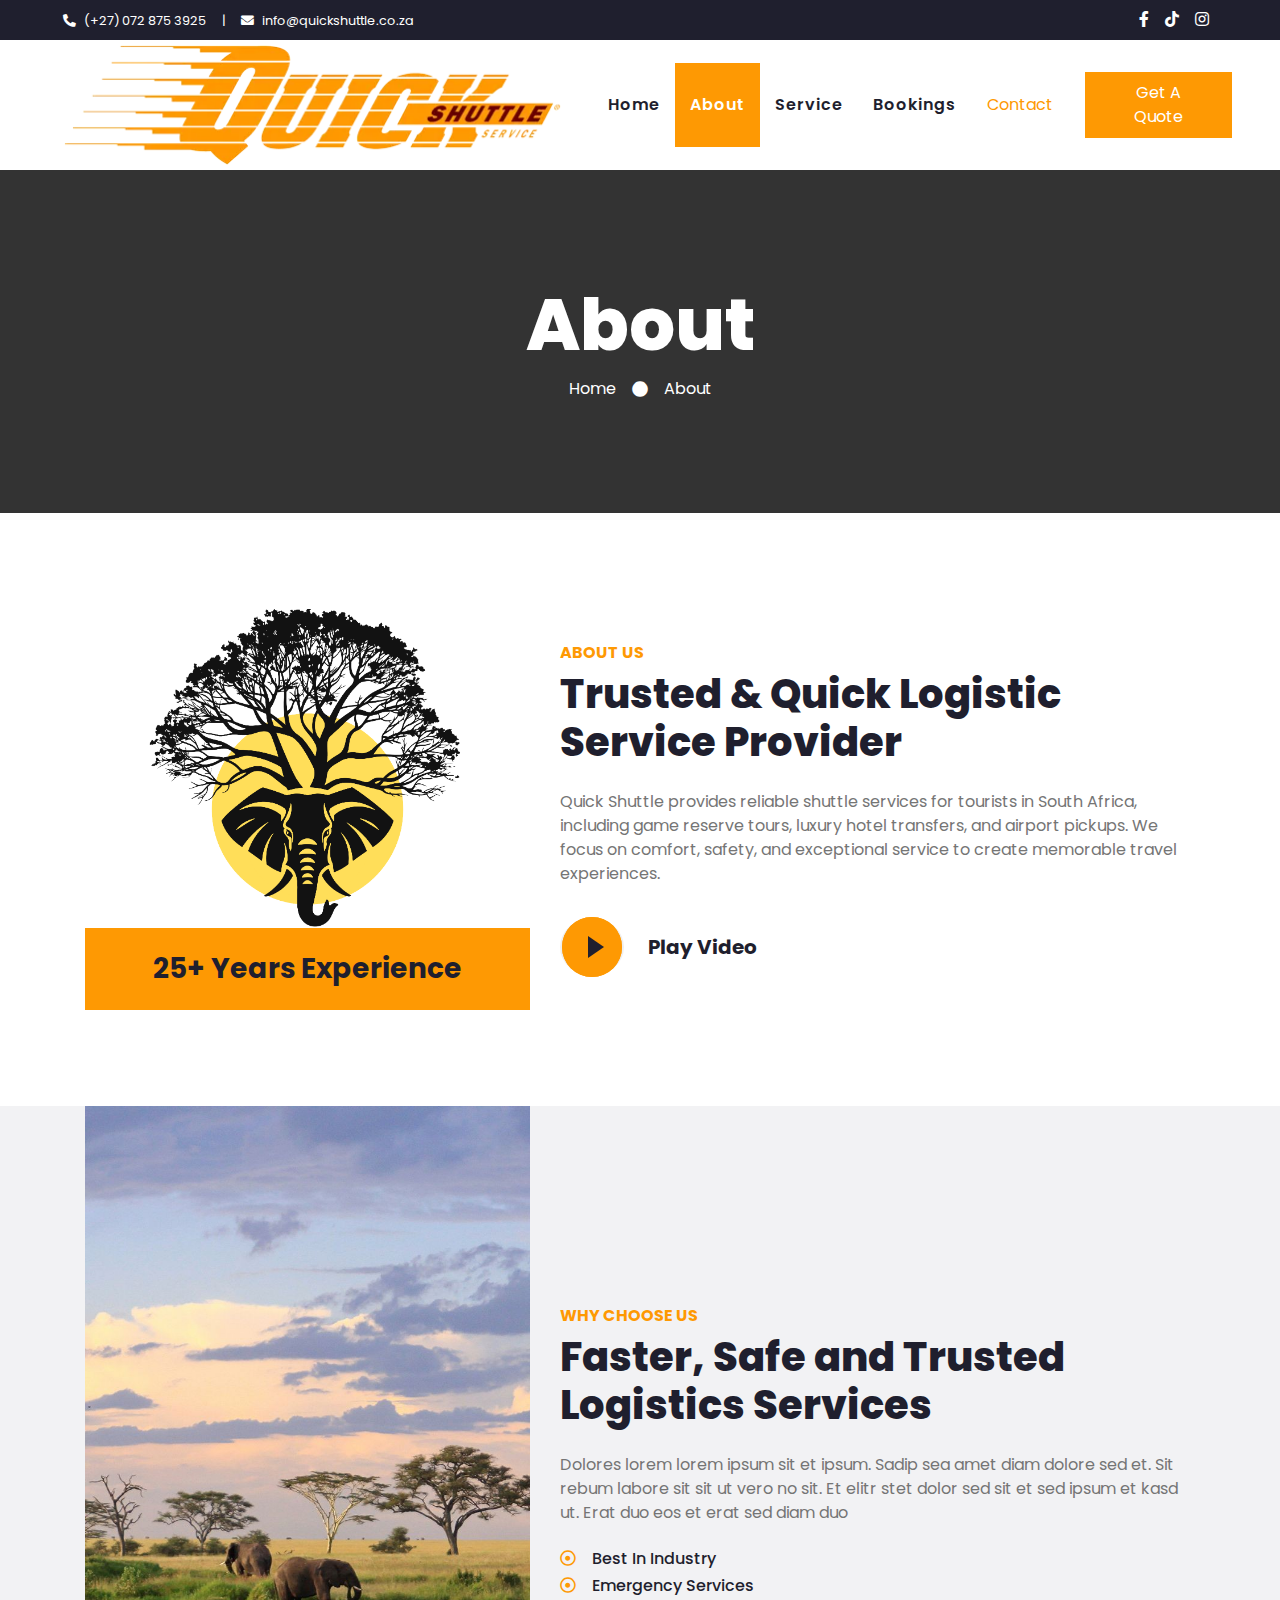
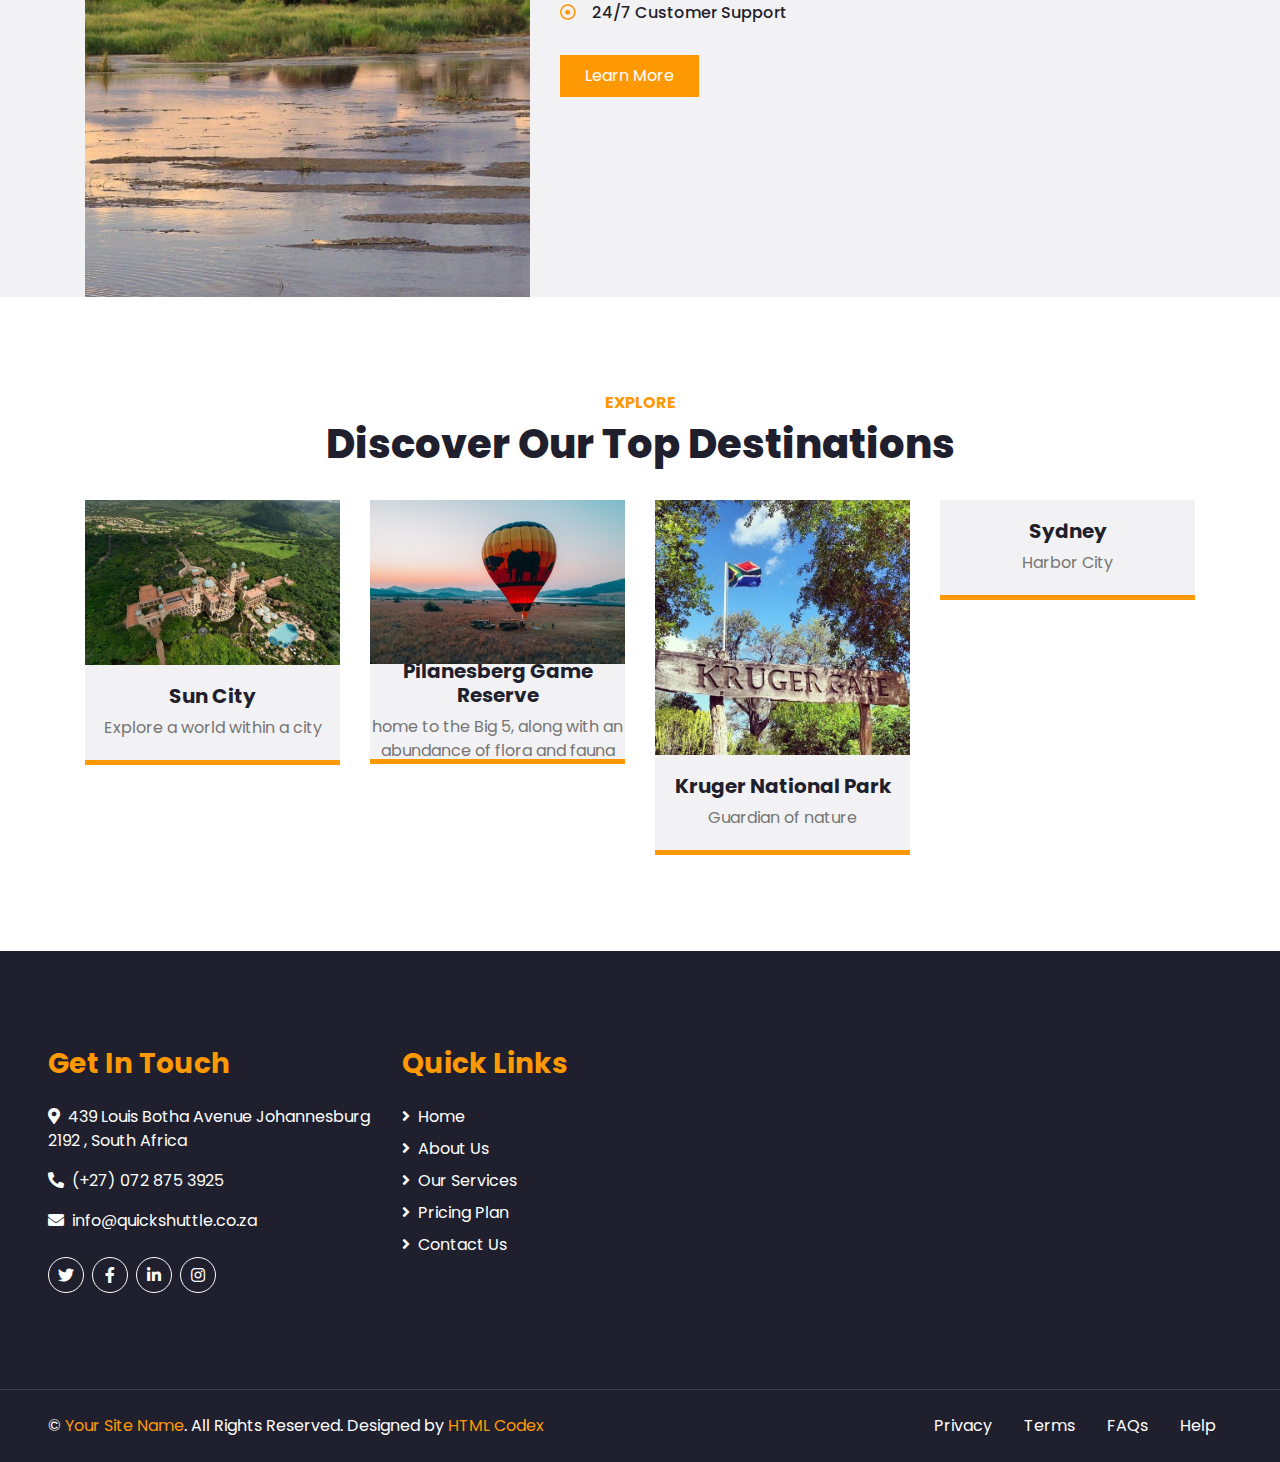
==== commit 8094a93c: "Update about.html" ====
--- a/about.html
+++ b/about.html
@@ -59,7 +59,7 @@
     <div class="container-fluid p-0">
         <nav class="navbar navbar-expand-lg bg-light navbar-light py-3 py-lg-0 px-lg-5">
             <a href="index.html" class="navbar-brand ml-lg-3">
-                <img class="img-fluid" src="img/quickshuttle-logo.webp" >
+                <img class="img-fluid" src="quickshuttle-logo.webp" >
             </a>
             <button type="button" class="navbar-toggler" data-toggle="collapse" data-target="#navbarCollapse">
                 <span class="navbar-toggler-icon"></span>
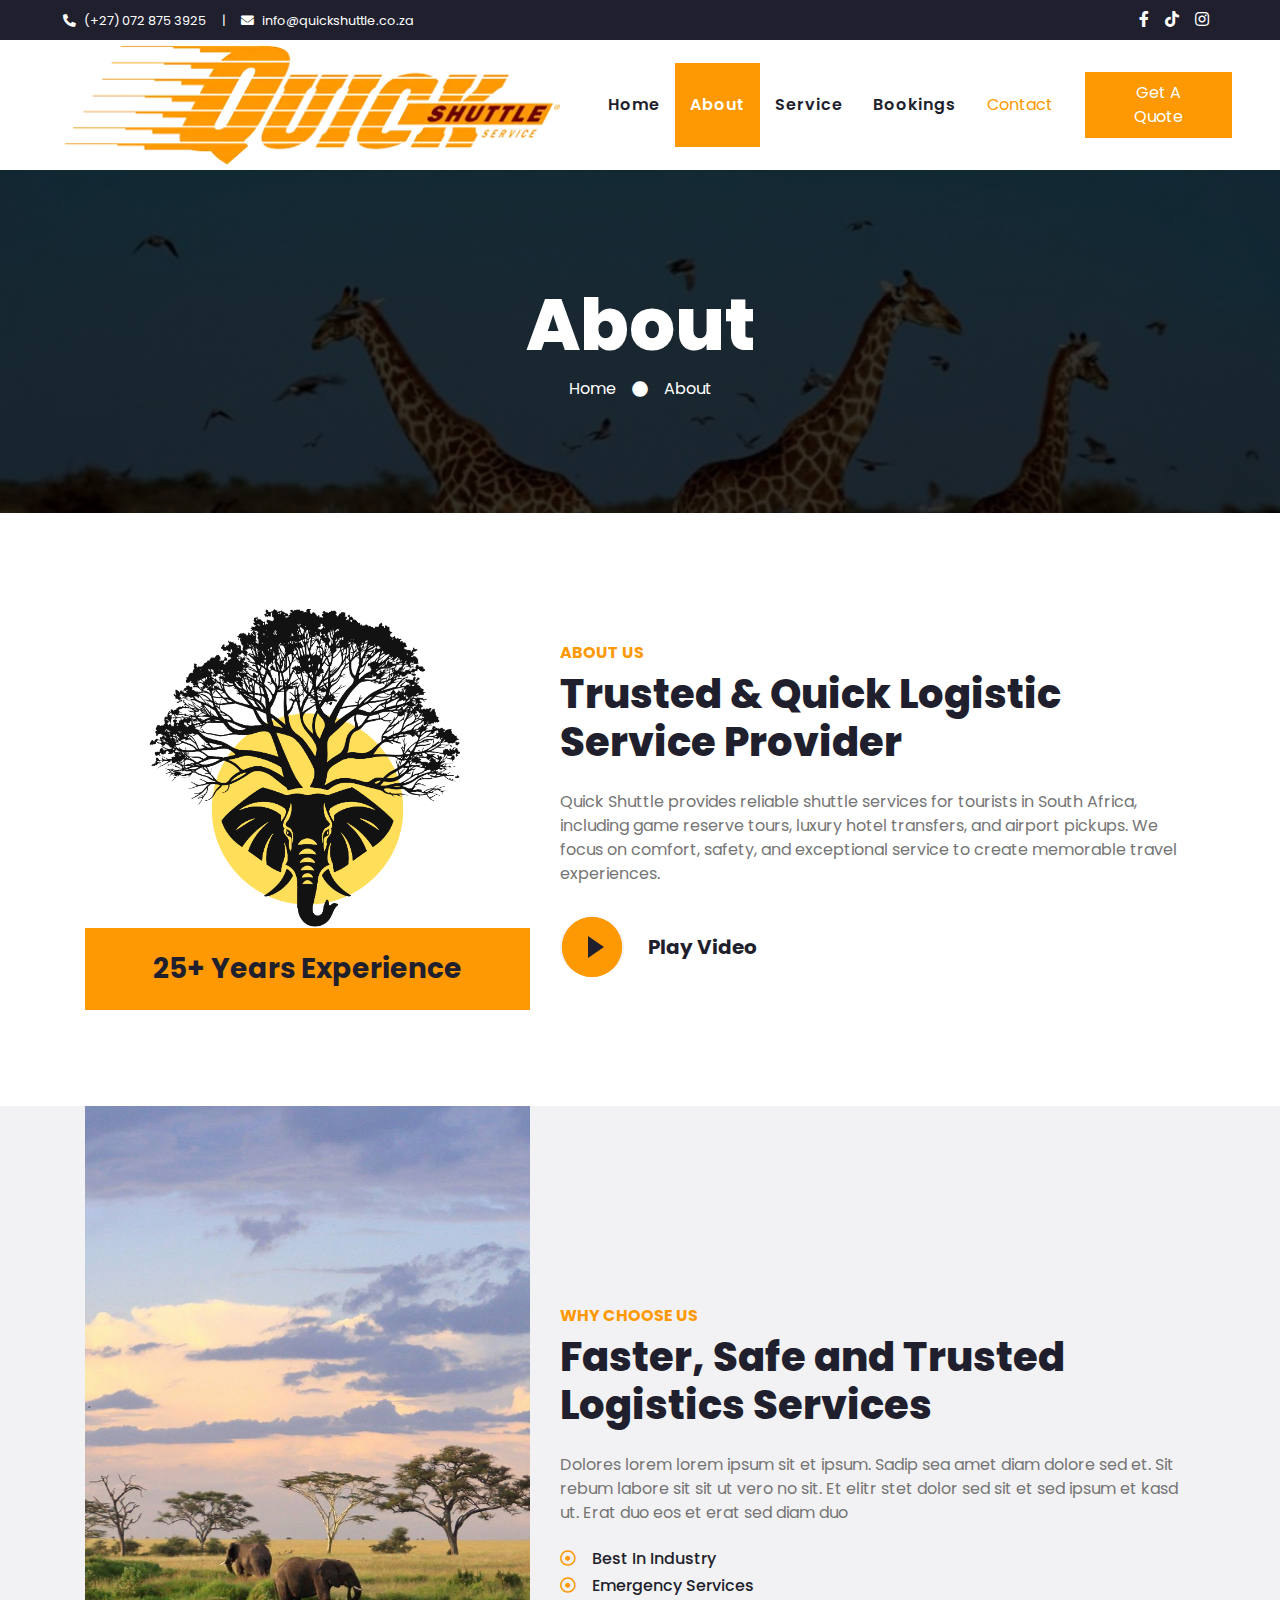
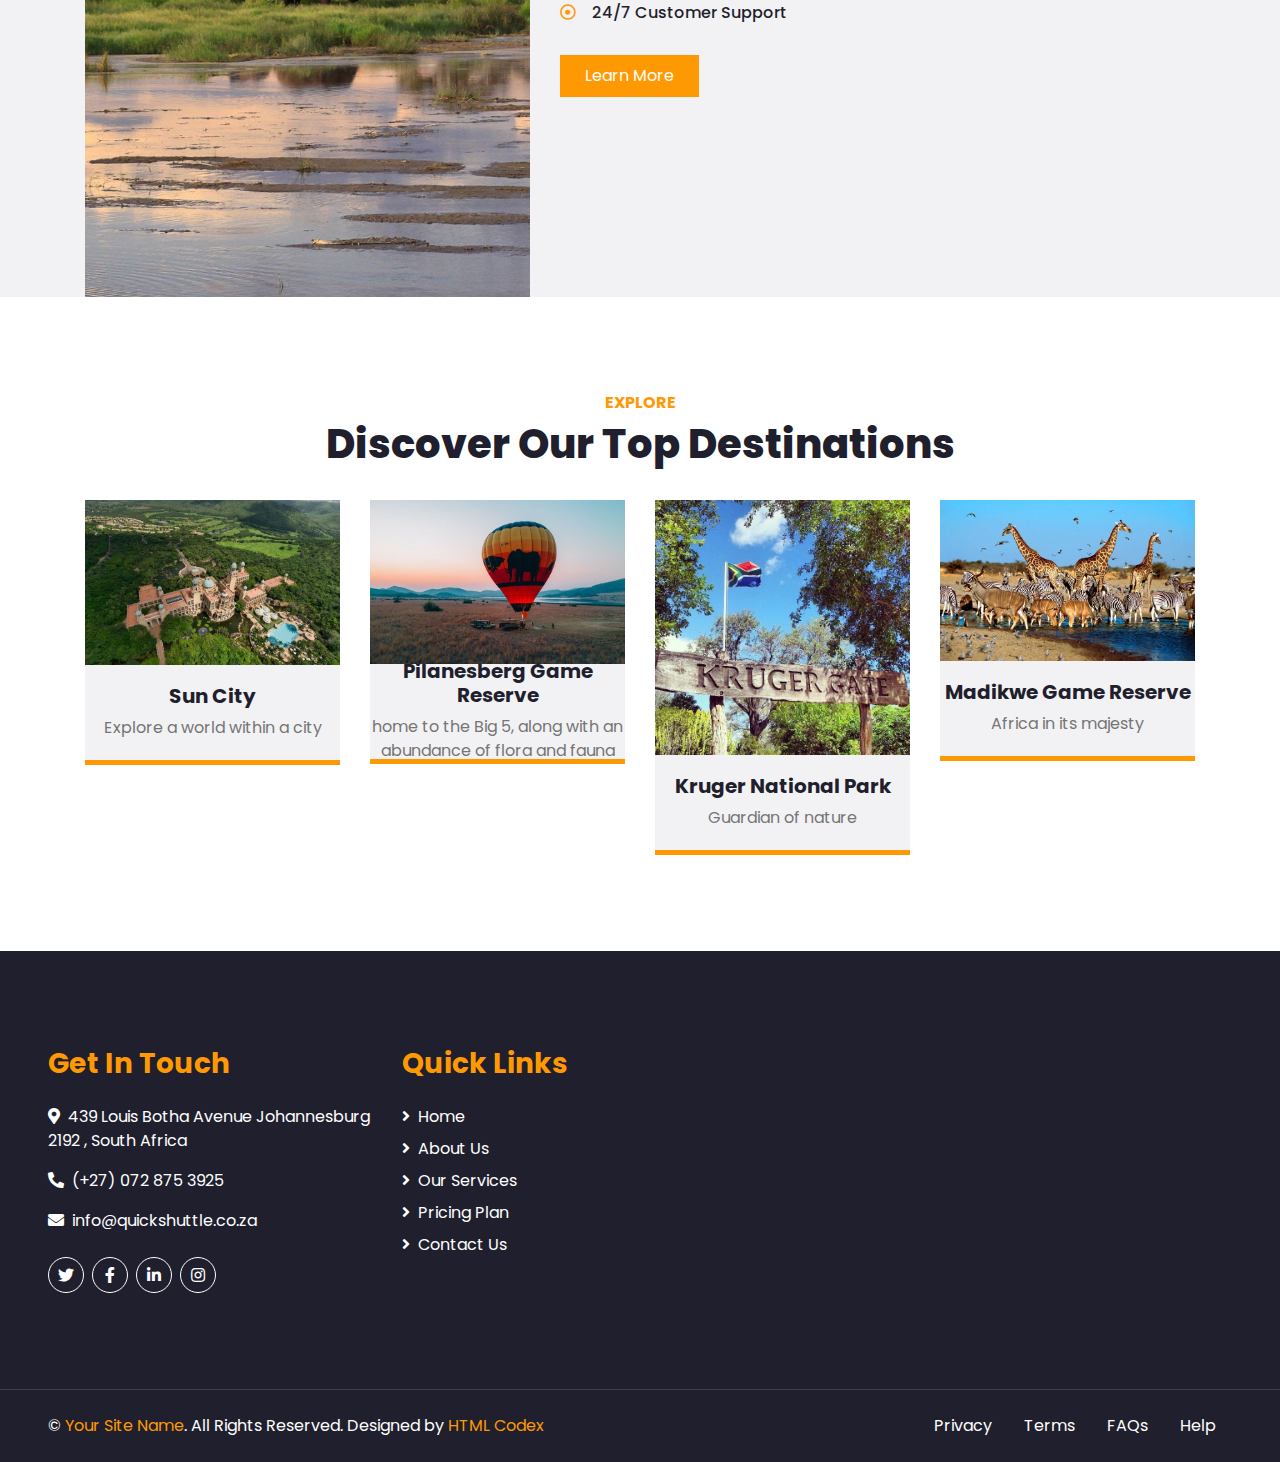
==== commit 8490984d: "Update about.html" ====
--- a/about.html
+++ b/about.html
@@ -223,11 +223,12 @@
             </div>
             <div class="col-lg-3 col-md-6">
                 <div class="team card position-relative overflow-hidden border-0 mb-5">
-                    <img class="card-img-top" src="destination-4.jpg" alt="">
+                    <img class="card-img-top" src="destination-4.jpeg" alt="">
                     <div class="card-body text-center p-0">
                         <div class="team-text d-flex flex-column justify-content-center bg-secondary">
-                            <h5 class="font-weight-bold">Sydney</h5>
-                            <span>Harbor City</span>
+                            <h5 class="font-weight-bold">Madikwe Game Reserve</h5>
+                            <span>
+Africa in its majesty</span>
                         </div>
                         <div class="team-social d-flex align-items-center justify-content-center bg-primary">
                             <a class="btn btn-outline-dark btn-social mr-2" href="https://www.tiktok.com/@mccandleslogistics?_t=ZM-8tlxkDipFDS&_r=1"><i class="fab fa-tiktok"></i></a>
--- a/style.css
+++ b/style.css
@@ -9542,7 +9542,7 @@
 }
 
 .jumbotron {
-  background: linear-gradient(rgba(0, 0, 0, 0.8), rgba(0, 0, 0, 0.8)), url(../img/destination-4.jpeg);
+  background: linear-gradient(rgba(0, 0, 0, 0.8), rgba(0, 0, 0, 0.8)), url(destination-4.jpeg);
   background-position: top;
   background-repeat: no-repeat;
   background-size: cover;
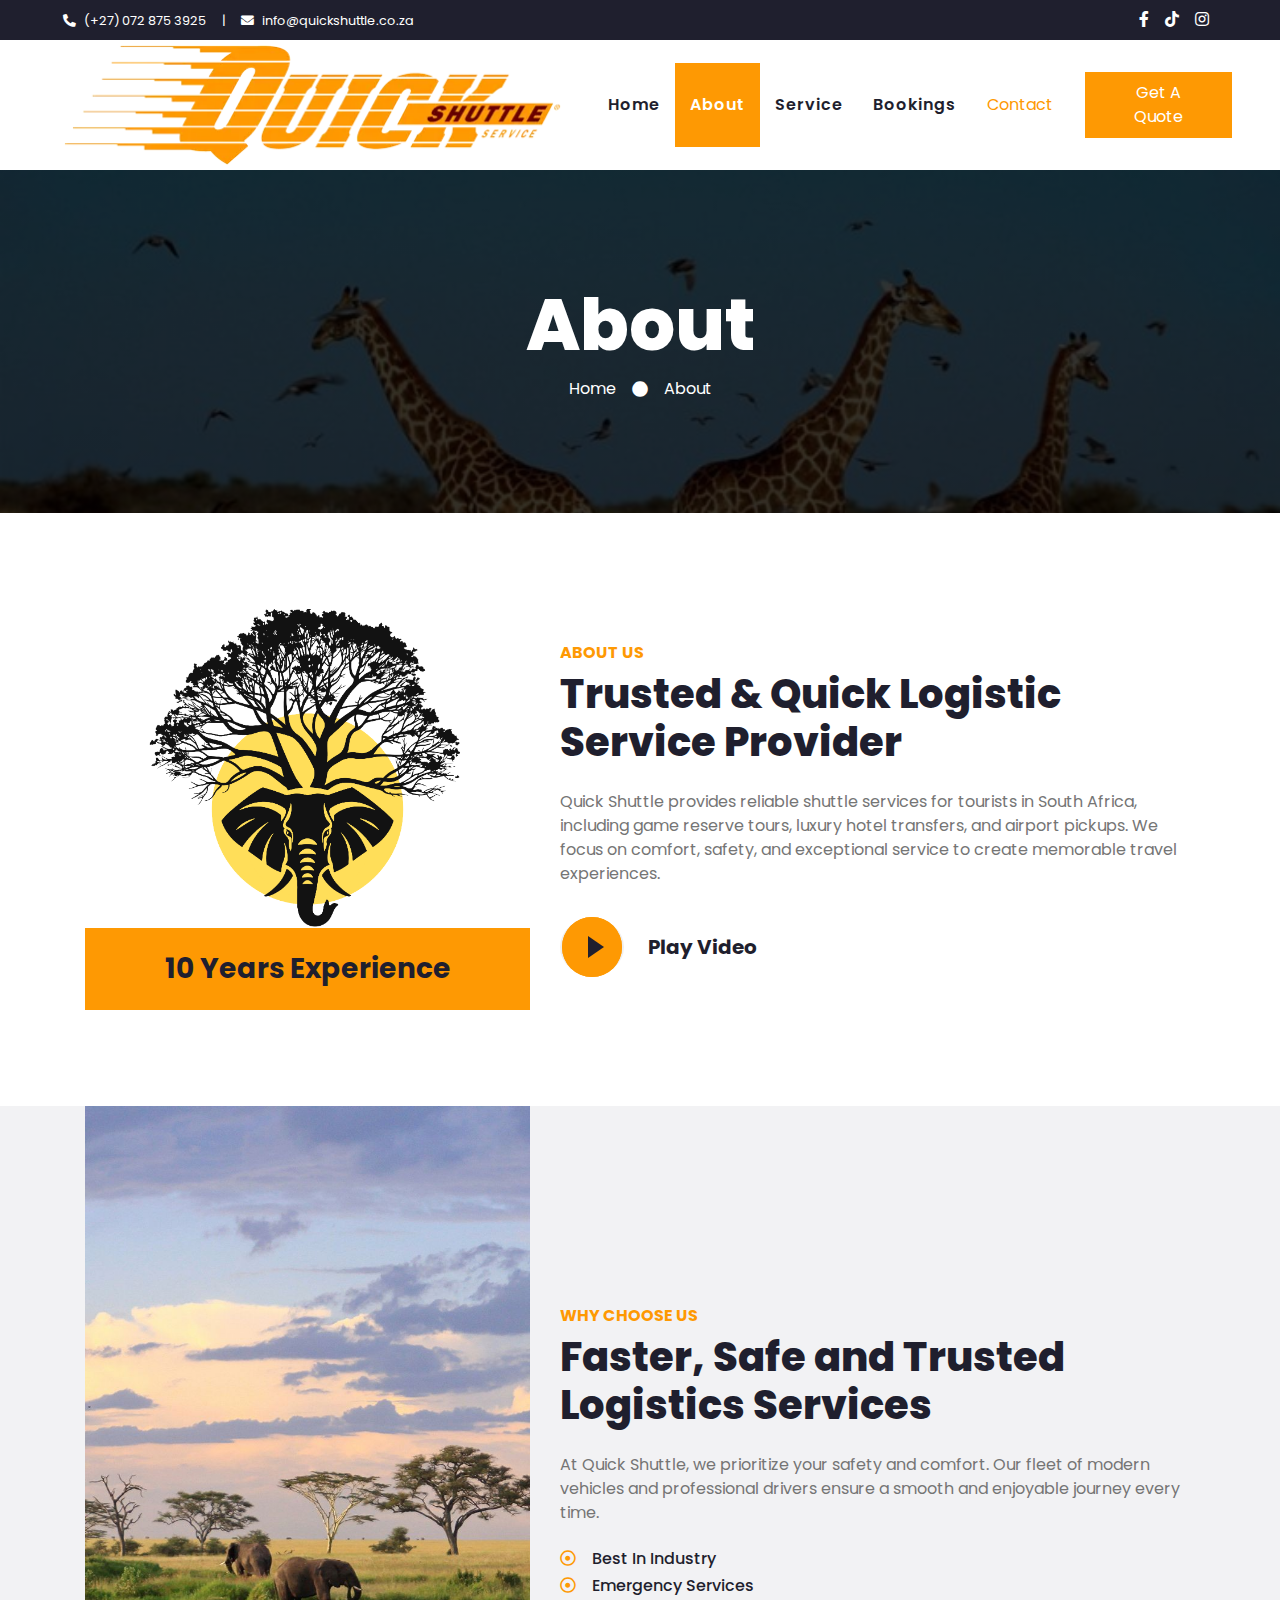
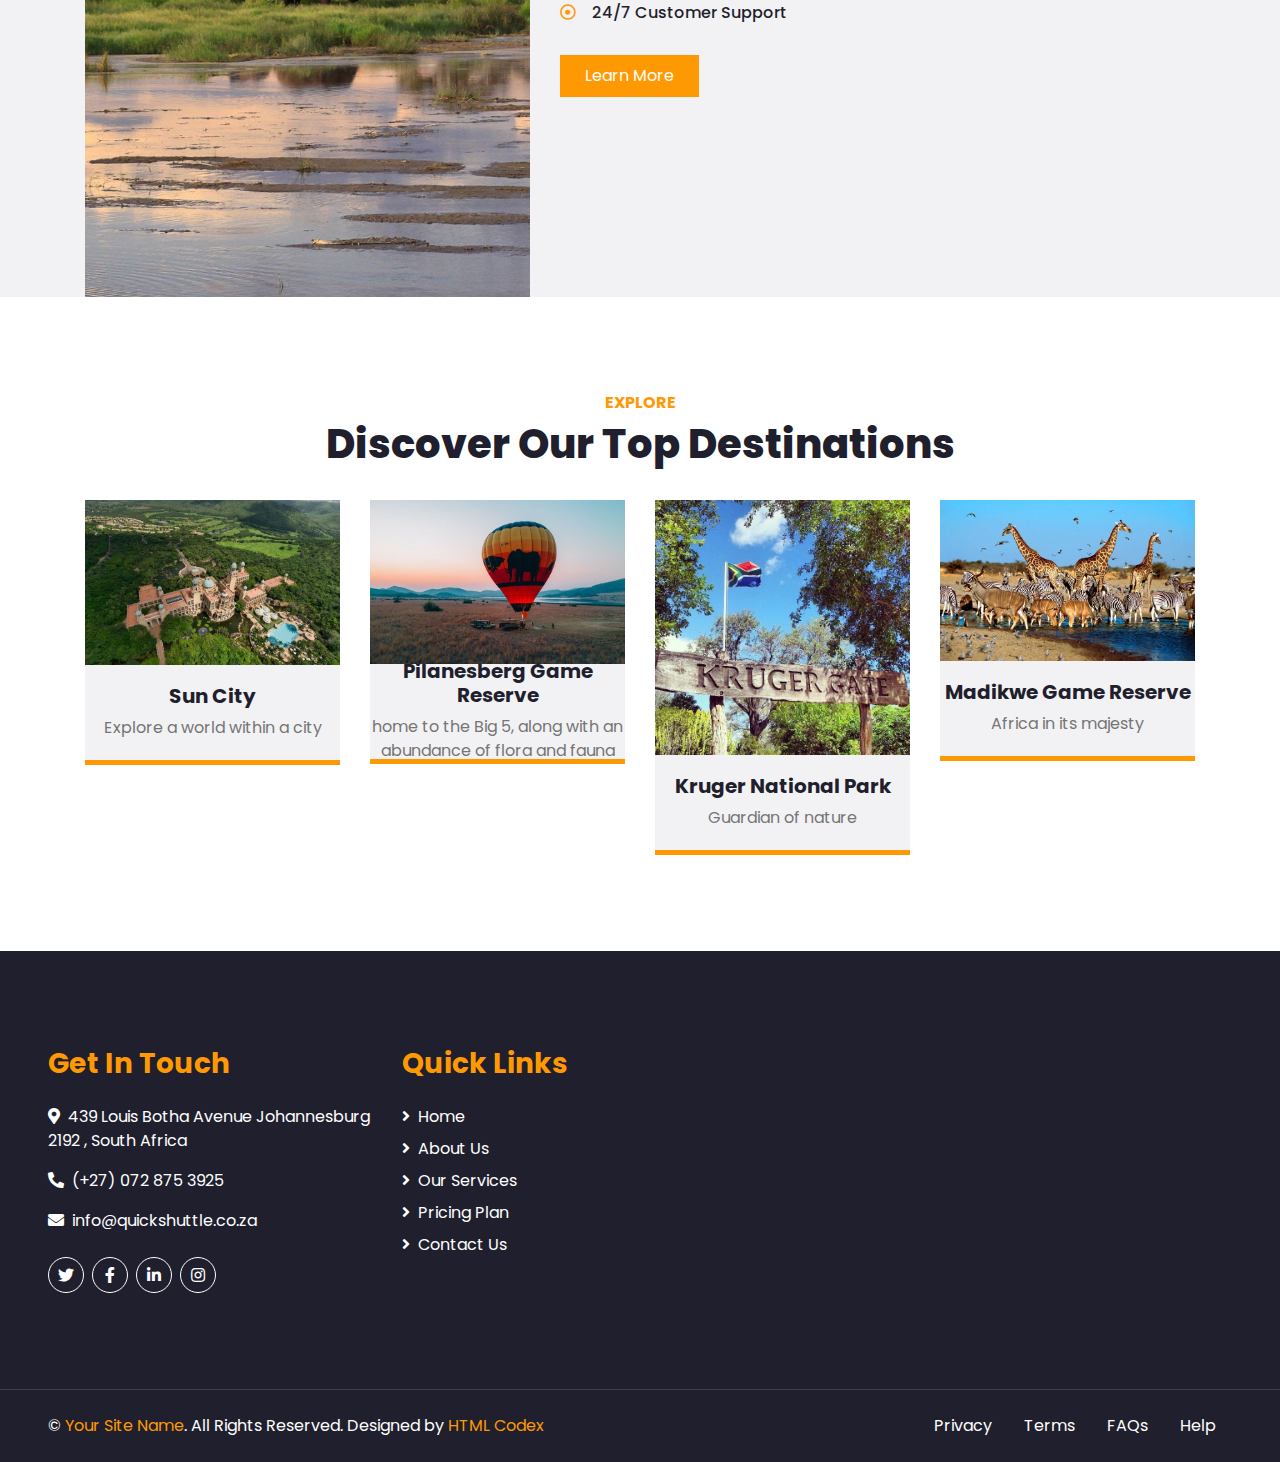
==== commit c2afacef: "Update about.html" ====
--- a/about.html
+++ b/about.html
@@ -103,7 +103,7 @@
                 <div class="col-lg-5 pb-4 pb-lg-0">
                     <img class="img-fluid w-100" src="about.png" alt="">
                     <div class="bg-primary text-dark text-center p-4">
-                        <h3 class="m-0">25+ Years Experience</h3>
+                        <h3 class="m-0">10 Years Experience</h3>
                     </div>
                 </div>
                 <div class="col-lg-7">
@@ -150,7 +150,7 @@
                 <div class="col-lg-7 py-5 py-lg-0">
                     <h6 class="text-primary text-uppercase font-weight-bold">Why Choose Us</h6>
                     <h1 class="mb-4">Faster, Safe and Trusted Logistics Services</h1>
-                    <p class="mb-4">Dolores lorem lorem ipsum sit et ipsum. Sadip sea amet diam dolore sed et. Sit rebum labore sit sit ut vero no sit. Et elitr stet dolor sed sit et sed ipsum et kasd ut. Erat duo eos et erat sed diam duo</p>
+                    <p class="mb-4">At Quick Shuttle, we prioritize your safety and comfort. Our fleet of modern vehicles and professional drivers ensure a smooth and enjoyable journey every time.</p>
                     <ul class="list-inline">
                         <li><h6><i class="far fa-dot-circle text-primary mr-3"></i>Best In Industry</h6>
                         <li><h6><i class="far fa-dot-circle text-primary mr-3"></i>Emergency Services</h6></li>
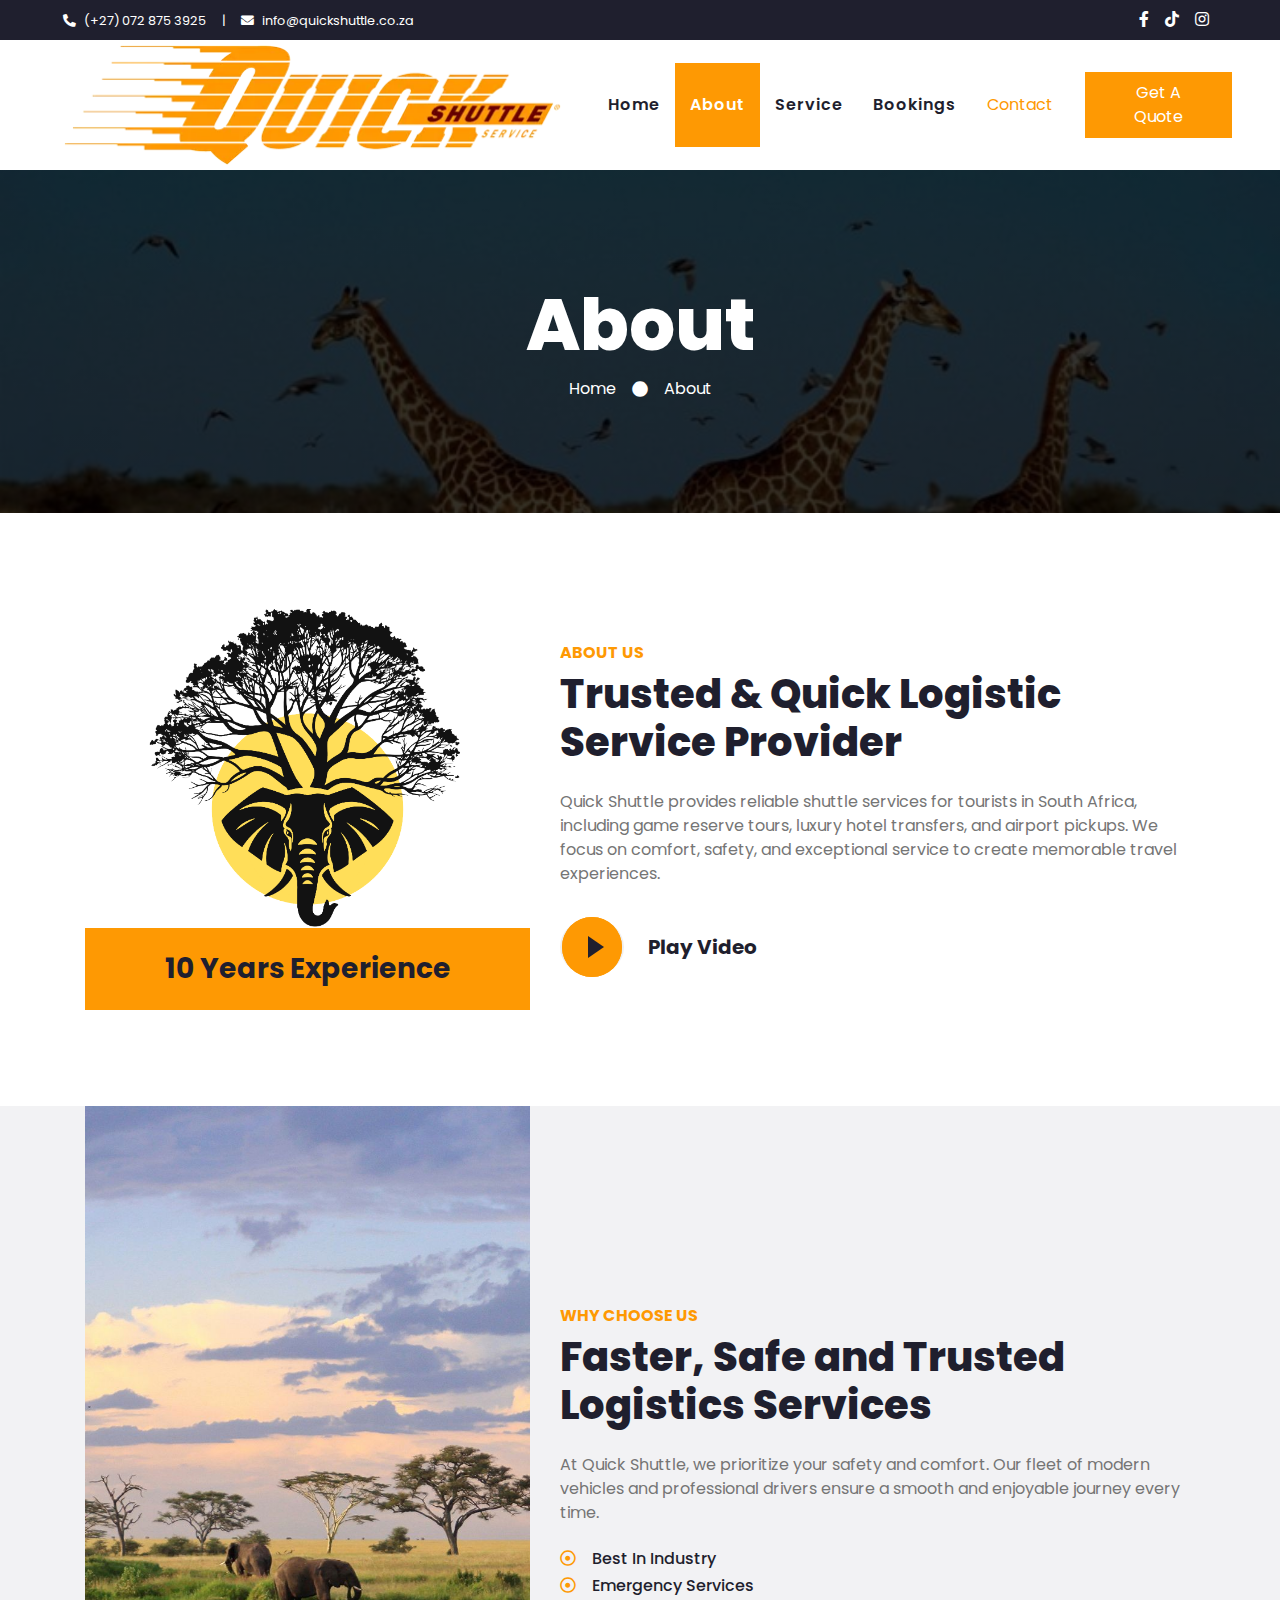
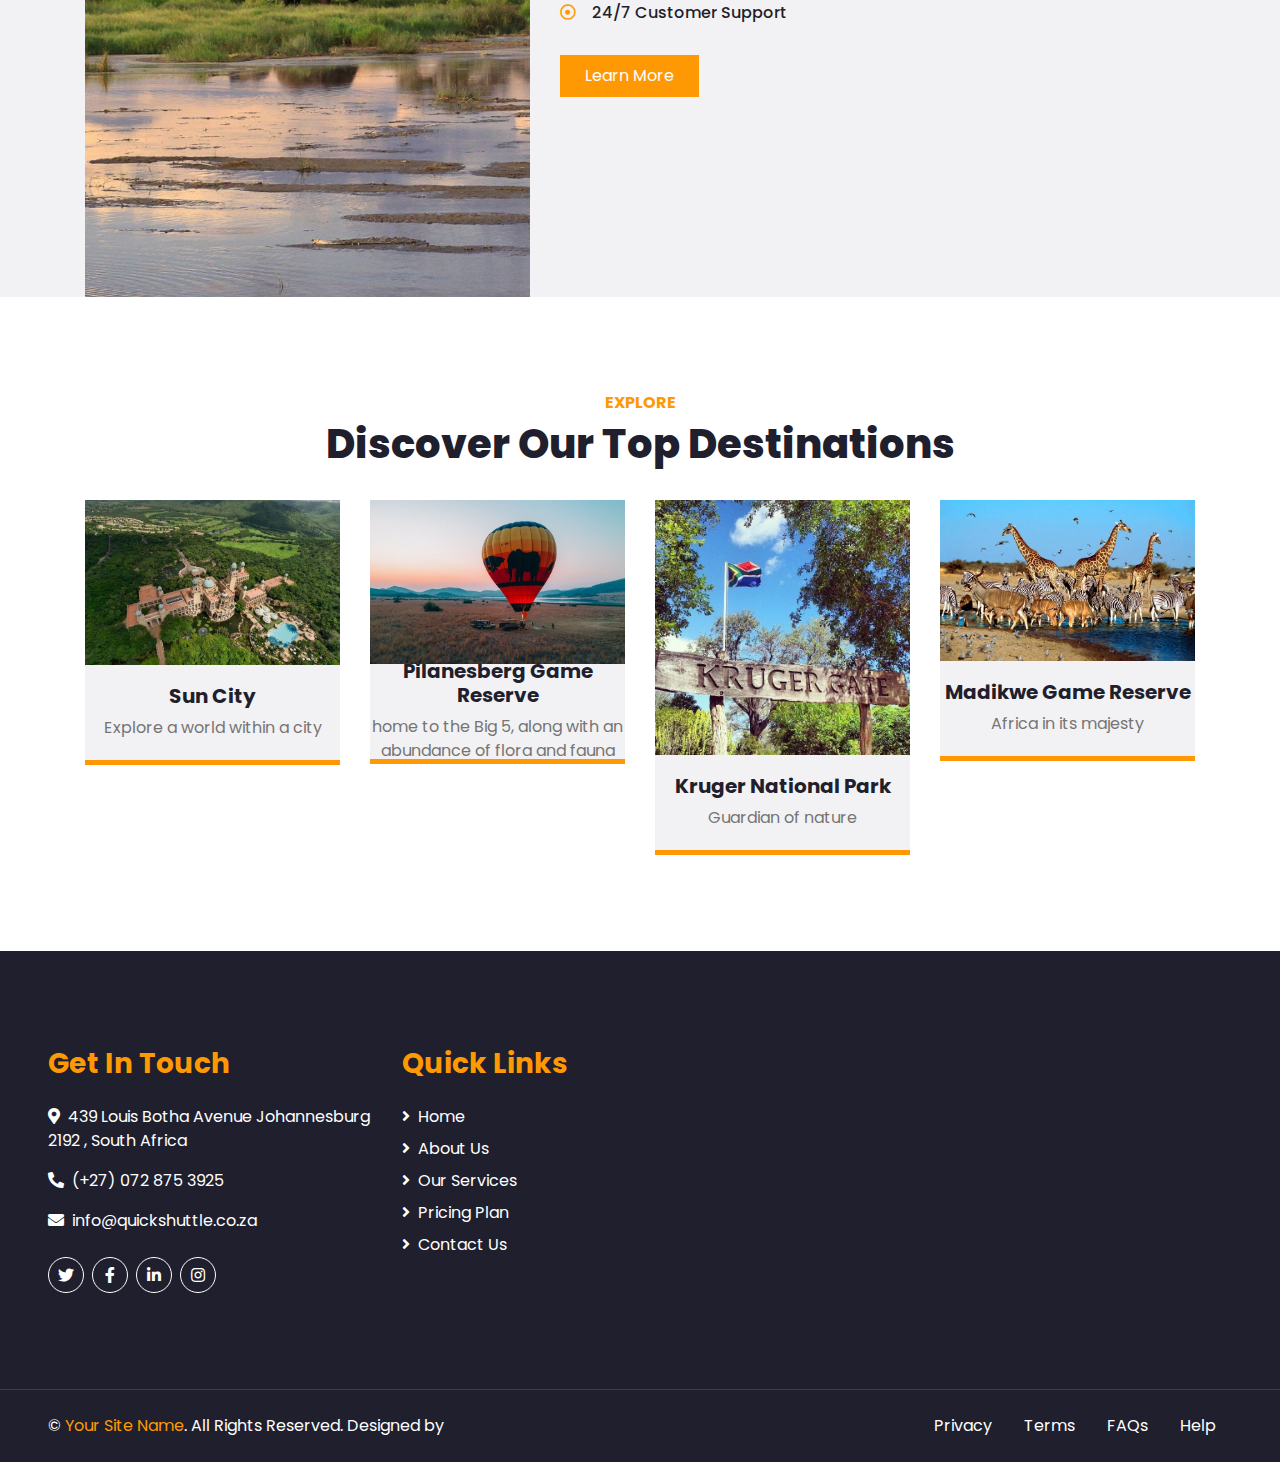
==== commit a95c2f7c: "Update about.html" ====
--- a/about.html
+++ b/about.html
@@ -285,7 +285,7 @@
                 <p class="m-0 text-white">&copy; <a href="#">Your Site Name</a>. All Rights Reserved. 
 				
 				<!--/*** This template is free as long as you keep the footer author’s credit link/attribution link/backlink. If you'd like to use the template without the footer author’s credit link/attribution link/backlink, you can purchase the Credit Removal License from "https://htmlcodex.com/credit-removal". Thank you for your support. ***/-->
-				Designed by <a href="https://htmlcodex.com">HTML Codex</a>
+				Designed by 
                 </p>
             </div>
             <div class="col-lg-6 text-center text-md-right">
